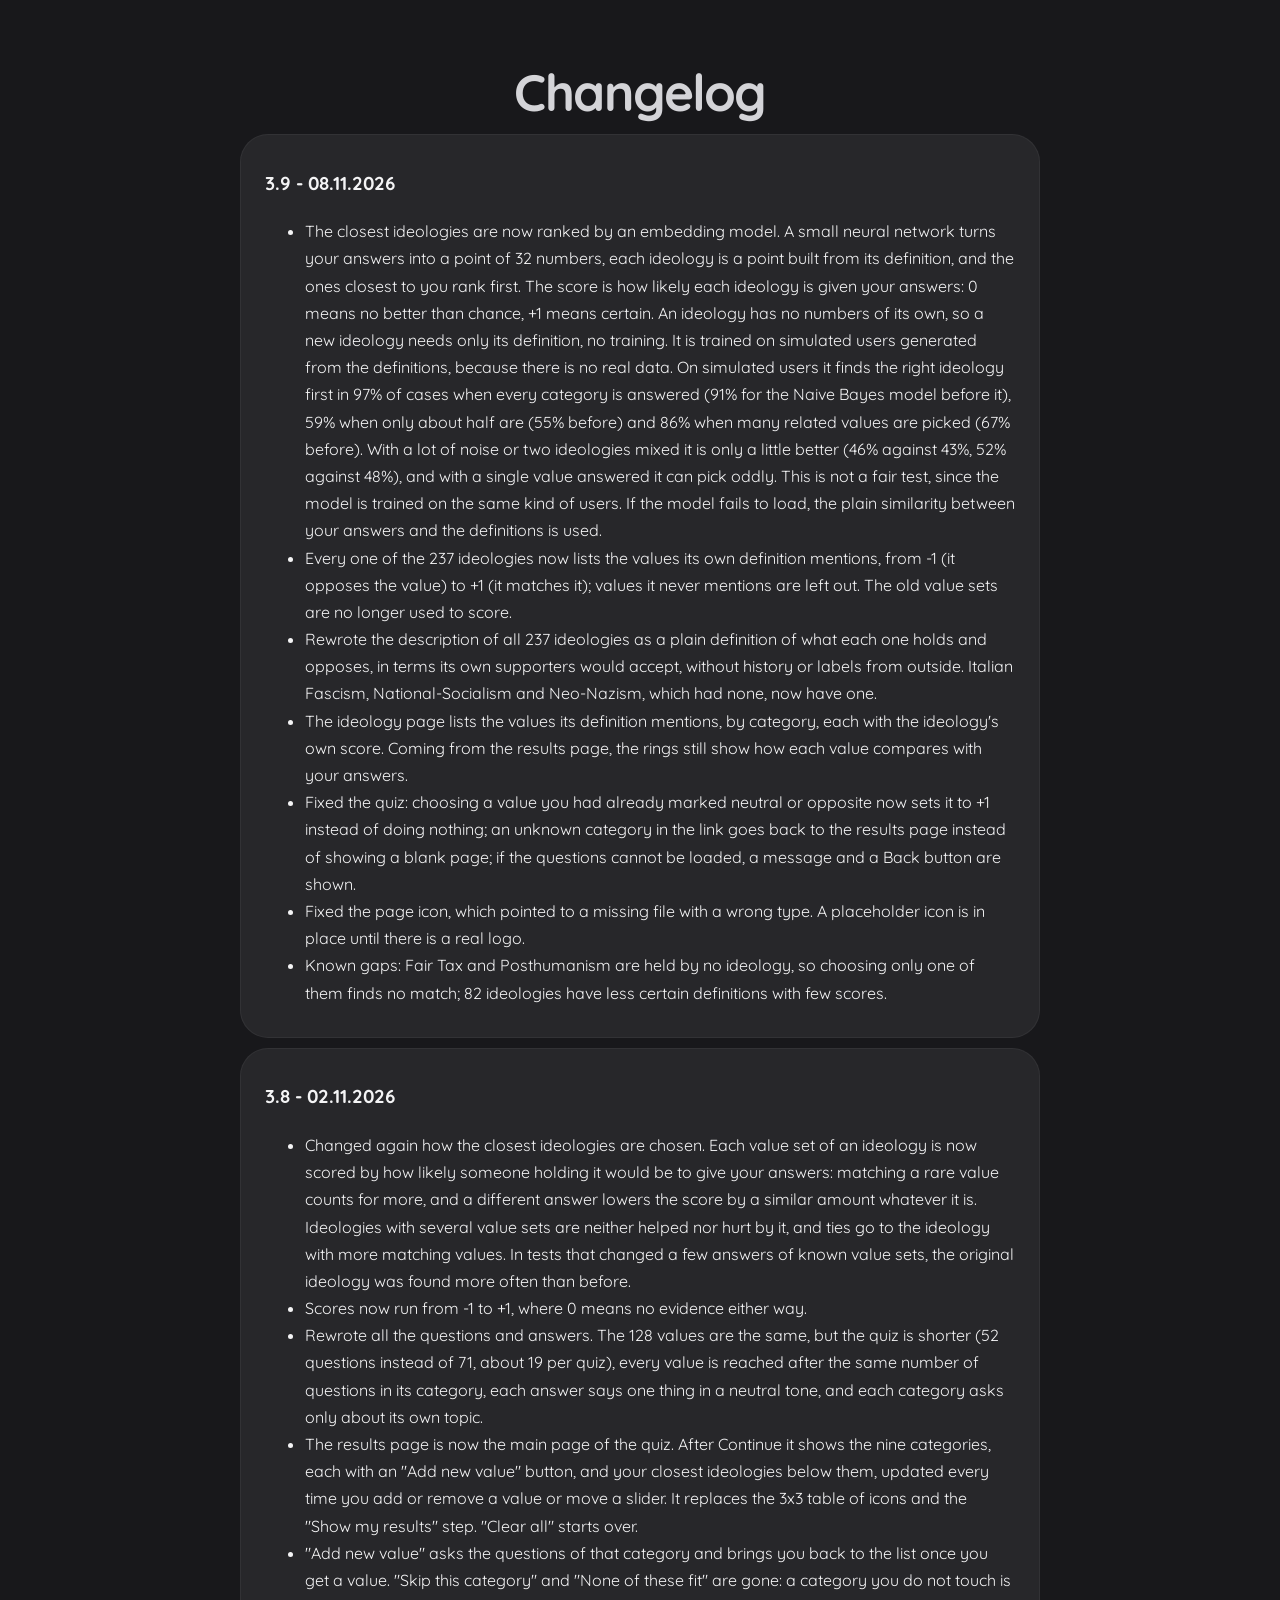
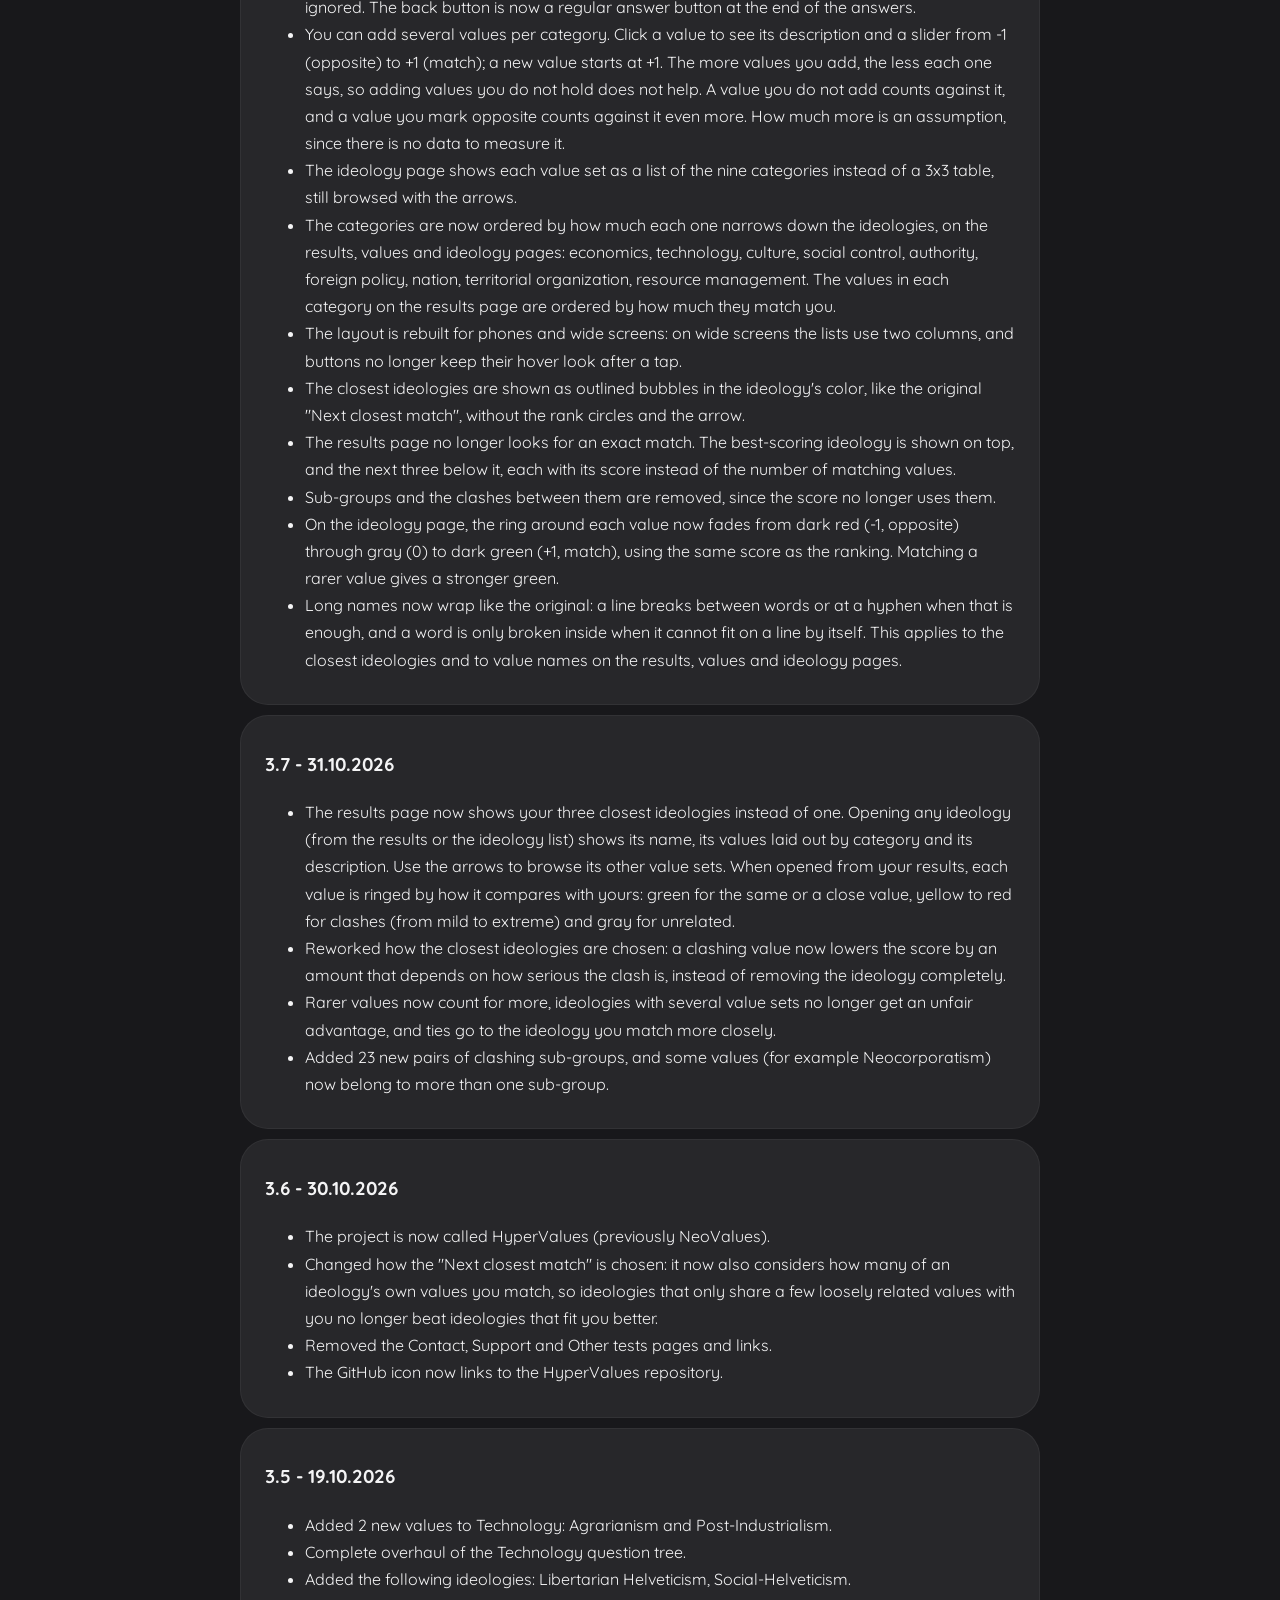
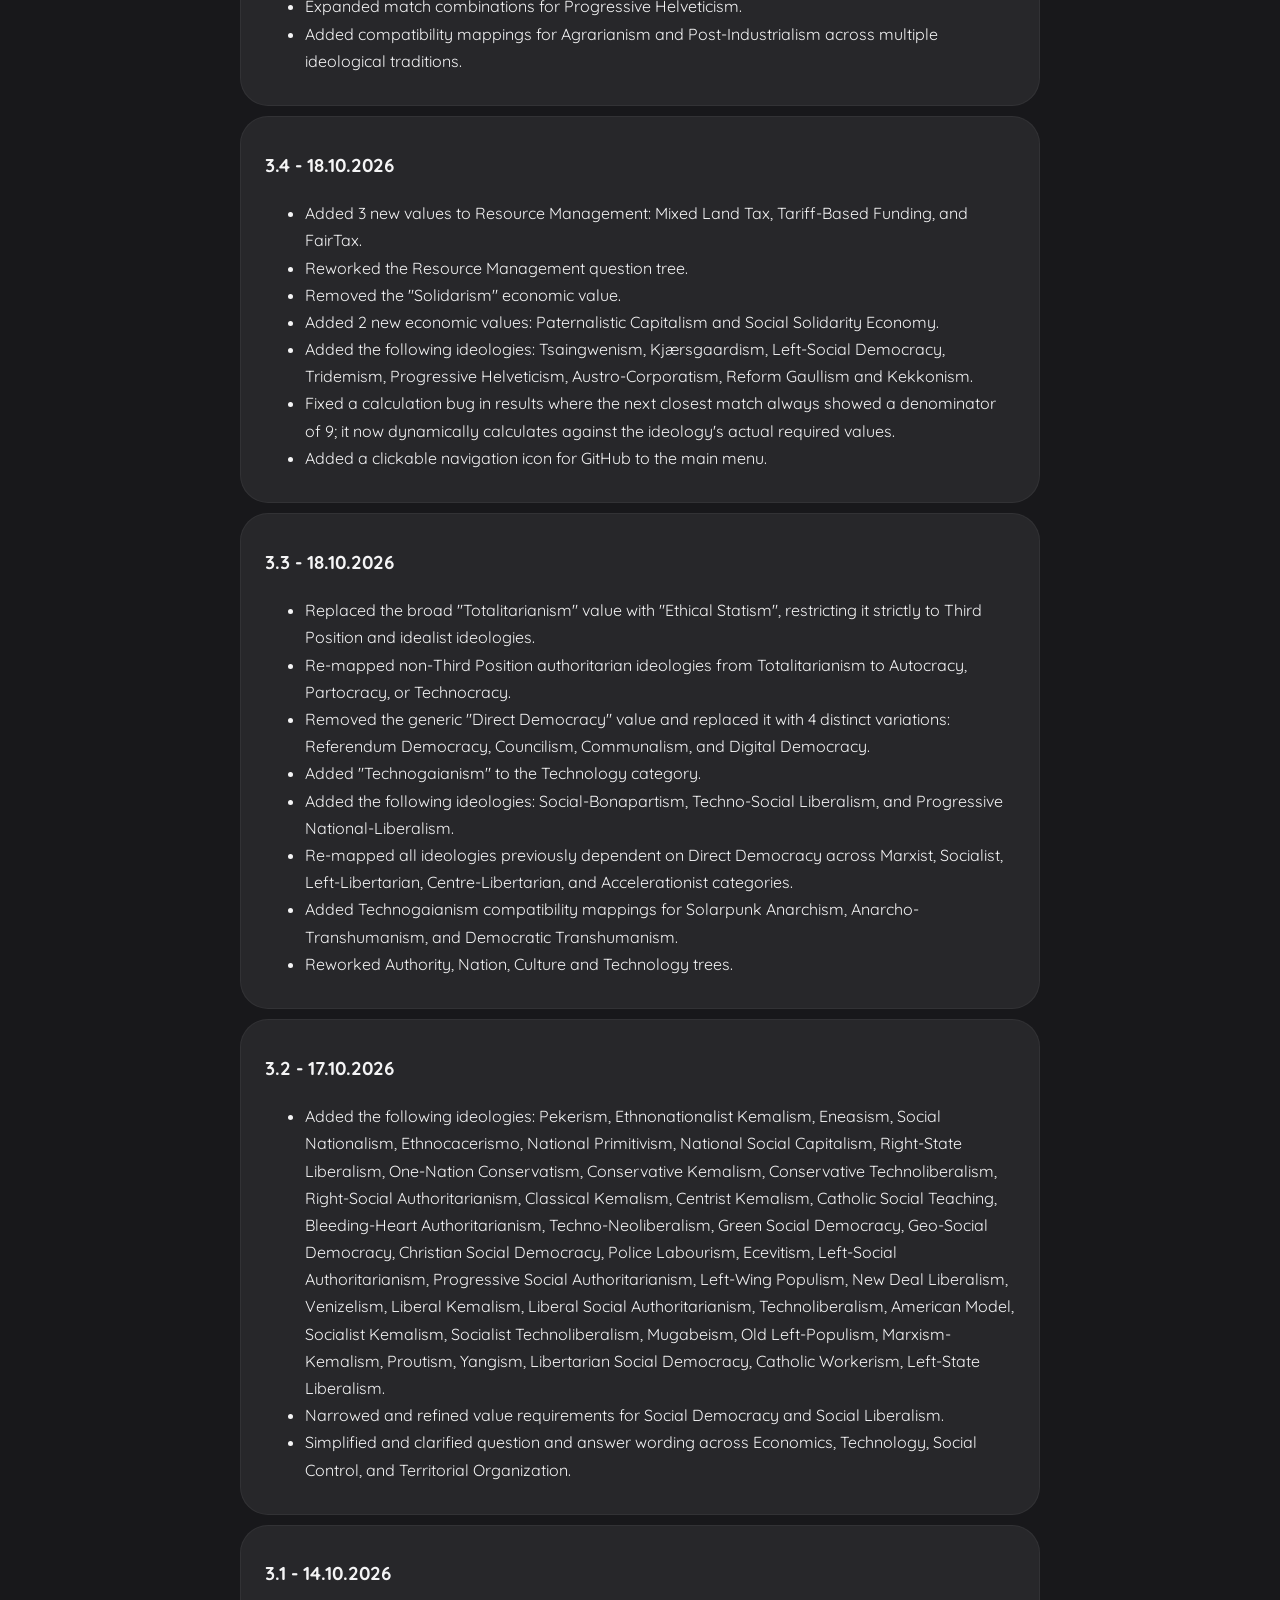
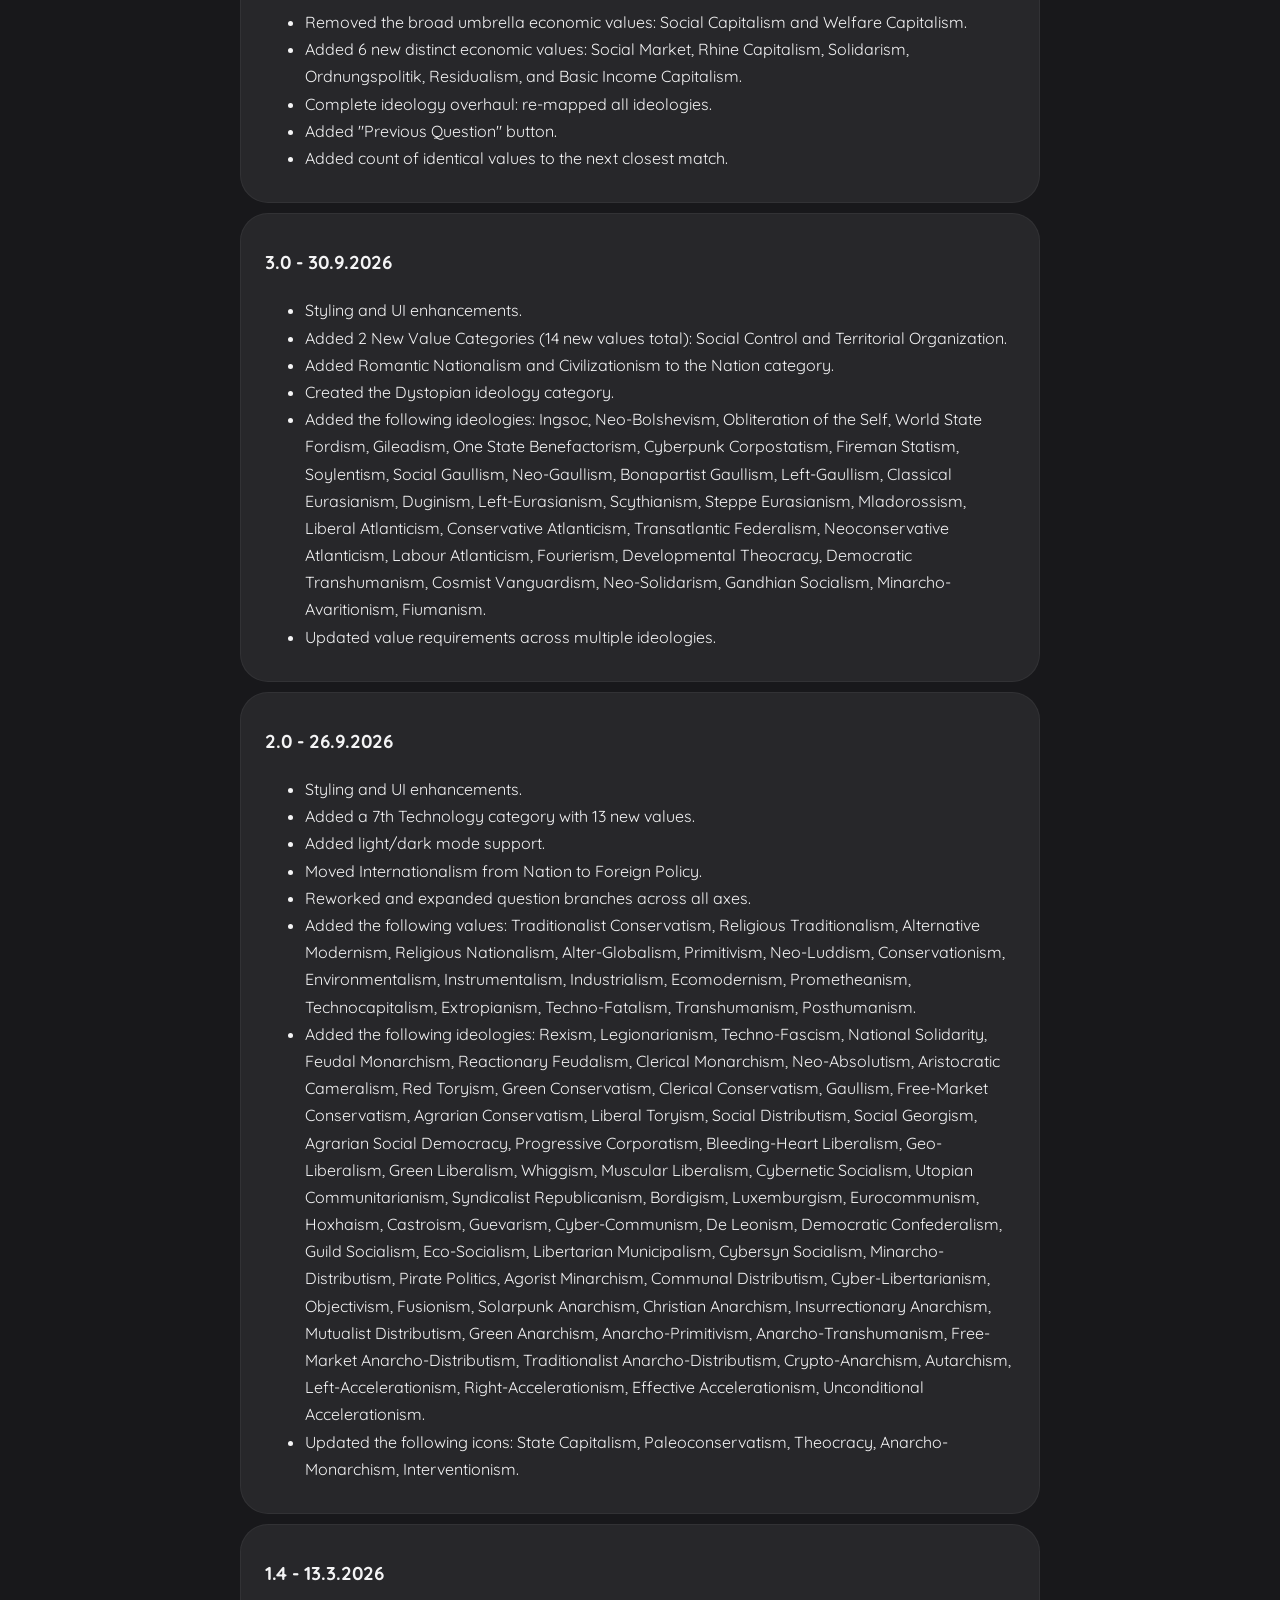
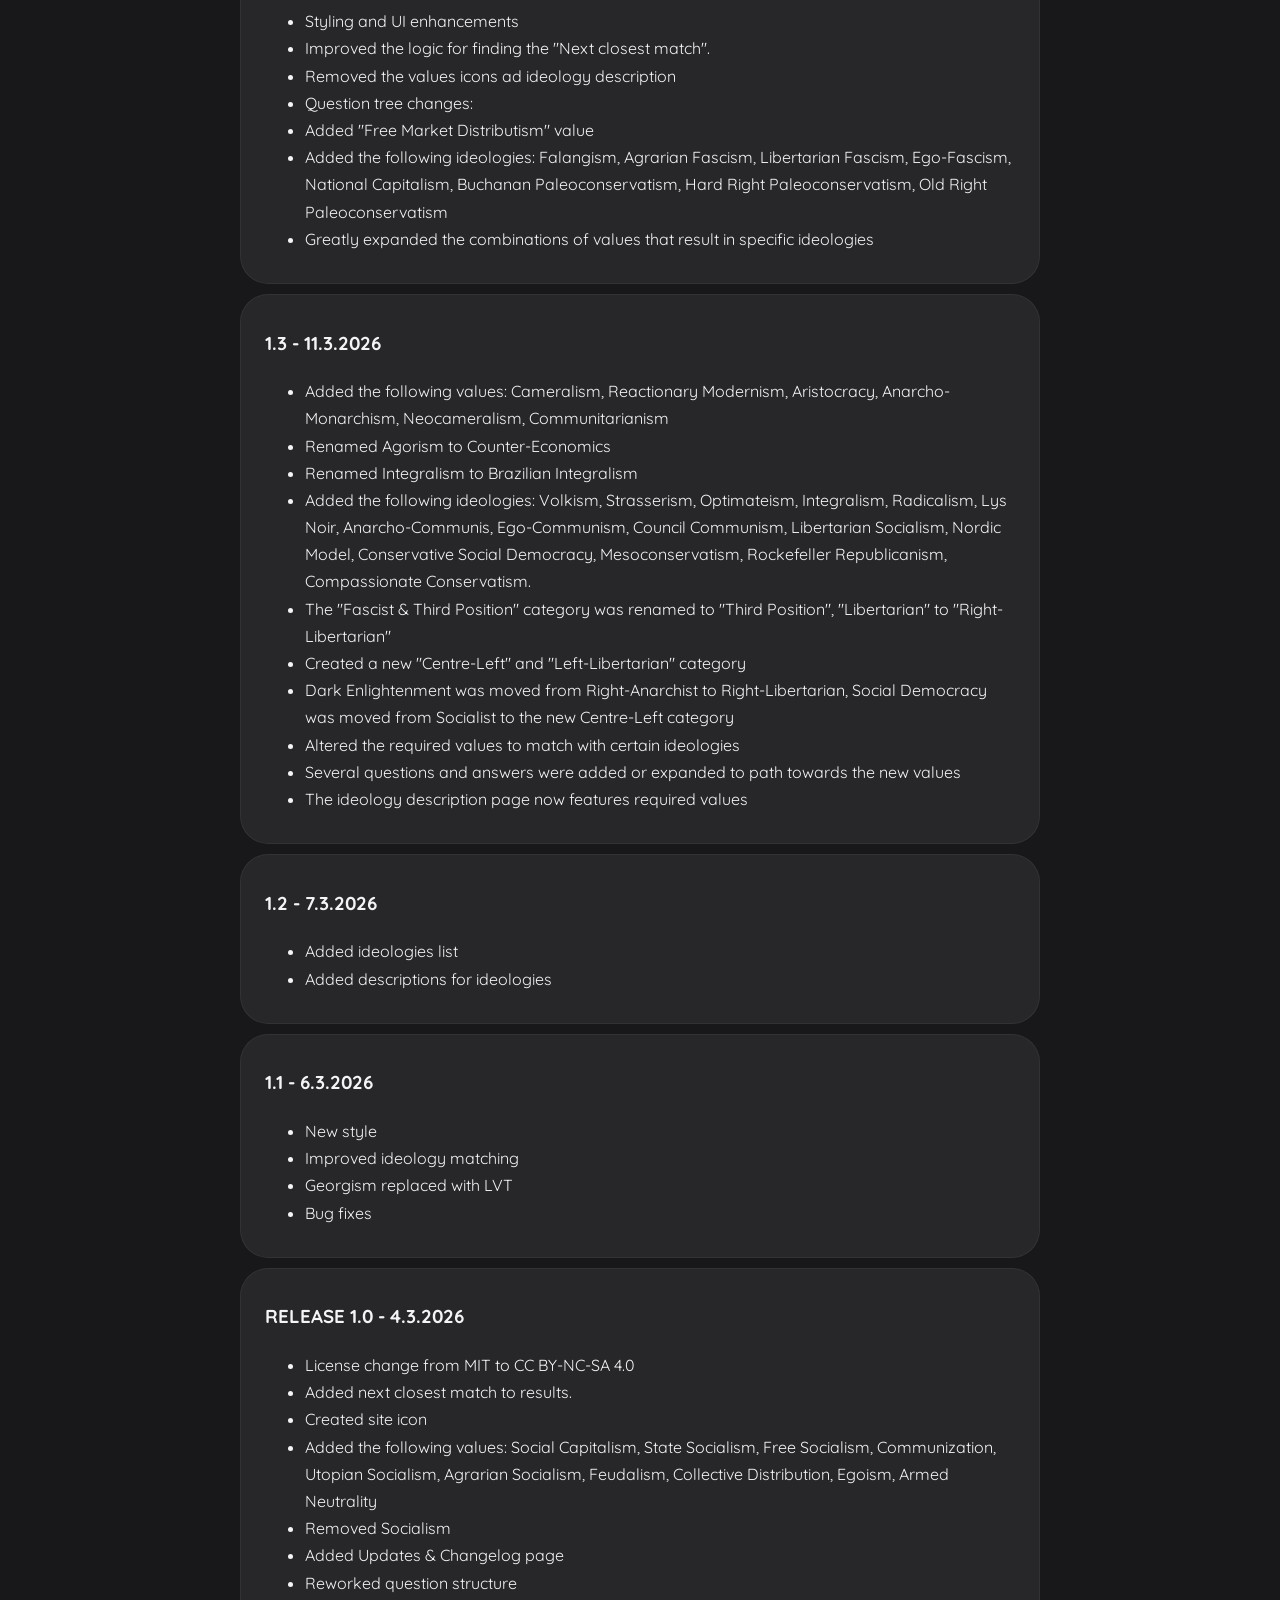
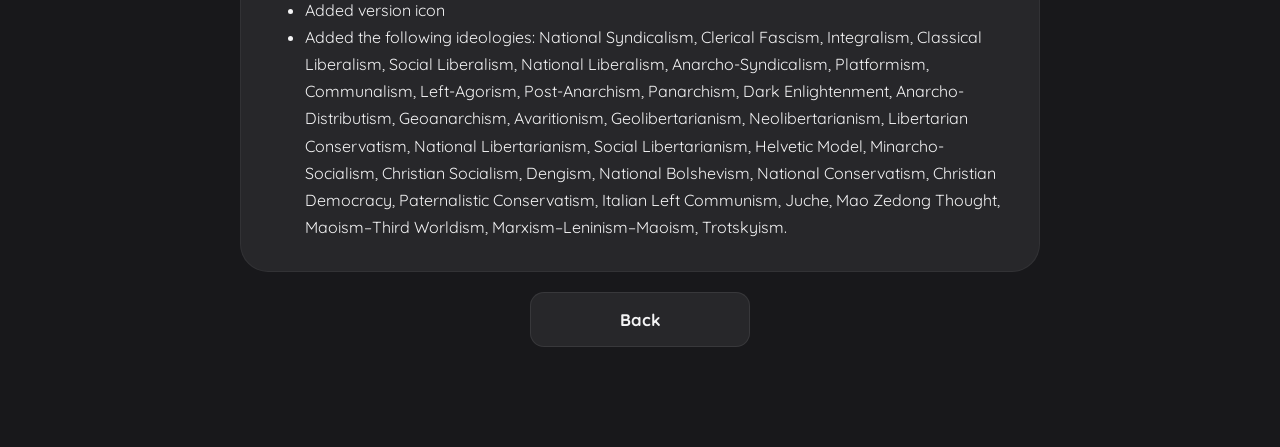
==== changelog.html @ 2309312b "Add files via upload" ====
<!DOCTYPE html>
<html lang="en">
<head>
    <meta charset="UTF-8">
    <meta name="viewport" content="width=device-width, initial-scale=1.0">
    <title>HyperValues</title>
    <link rel="stylesheet" href="style.css">
    <link rel="icon" type="image/svg+xml" href="icon.svg">
    <script src="theme.js"></script>
</head>
<body>
    <div class="main-container">
        <h1>Changelog</h1>

        <div class="description-box">
            <h3>3.9 - 08.11.2026</h3>
            <ul>
                <li>The closest ideologies are now ranked by an embedding model. A small neural network turns your answers into a point of 32 numbers, each ideology is a point built from its definition, and the ones closest to you rank first. The score is how likely each ideology is given your answers: 0 means no better than chance, +1 means certain. An ideology has no numbers of its own, so a new ideology needs only its definition, no training. It is trained on simulated users generated from the definitions, because there is no real data. On simulated users it finds the right ideology first in 97% of cases when every category is answered (91% for the Naive Bayes model before it), 59% when only about half are (55% before) and 86% when many related values are picked (67% before). With a lot of noise or two ideologies mixed it is only a little better (46% against 43%, 52% against 48%), and with a single value answered it can pick oddly. This is not a fair test, since the model is trained on the same kind of users. If the model fails to load, the plain similarity between your answers and the definitions is used.</li>
                <li>Every one of the 237 ideologies now lists the values its own definition mentions, from -1 (it opposes the value) to +1 (it matches it); values it never mentions are left out. The old value sets are no longer used to score.</li>
                <li>Rewrote the description of all 237 ideologies as a plain definition of what each one holds and opposes, in terms its own supporters would accept, without history or labels from outside. Italian Fascism, National-Socialism and Neo-Nazism, which had none, now have one.</li>
                <li>The ideology page lists the values its definition mentions, by category, each with the ideology's own score. Coming from the results page, the rings still show how each value compares with your answers.</li>
                <li>Fixed the quiz: choosing a value you had already marked neutral or opposite now sets it to +1 instead of doing nothing; an unknown category in the link goes back to the results page instead of showing a blank page; if the questions cannot be loaded, a message and a Back button are shown.</li>
                <li>Fixed the page icon, which pointed to a missing file with a wrong type. A placeholder icon is in place until there is a real logo.</li>
                <li>Known gaps: Fair Tax and Posthumanism are held by no ideology, so choosing only one of them finds no match; 82 ideologies have less certain definitions with few scores.</li>
            </ul>
        </div>

        <div class="description-box">
            <h3>3.8 - 02.11.2026</h3>
            <ul>
                <li>Changed again how the closest ideologies are chosen. Each value set of an ideology is now scored by how likely someone holding it would be to give your answers: matching a rare value counts for more, and a different answer lowers the score by a similar amount whatever it is. Ideologies with several value sets are neither helped nor hurt by it, and ties go to the ideology with more matching values. In tests that changed a few answers of known value sets, the original ideology was found more often than before.</li>
                <li>Scores now run from -1 to +1, where 0 means no evidence either way.</li>
                <li>Rewrote all the questions and answers. The 128 values are the same, but the quiz is shorter (52 questions instead of 71, about 19 per quiz), every value is reached after the same number of questions in its category, each answer says one thing in a neutral tone, and each category asks only about its own topic.</li>
                <li>The results page is now the main page of the quiz. After Continue it shows the nine categories, each with an "Add new value" button, and your closest ideologies below them, updated every time you add or remove a value or move a slider. It replaces the 3x3 table of icons and the "Show my results" step. "Clear all" starts over.</li>
                <li>"Add new value" asks the questions of that category and brings you back to the list once you get a value. "Skip this category" and "None of these fit" are gone: a category you do not touch is ignored. The back button is now a regular answer button at the end of the answers.</li>
                <li>You can add several values per category. Click a value to see its description and a slider from -1 (opposite) to +1 (match); a new value starts at +1. The more values you add, the less each one says, so adding values you do not hold does not help. A value you do not add counts against it, and a value you mark opposite counts against it even more. How much more is an assumption, since there is no data to measure it.</li>
                <li>The ideology page shows each value set as a list of the nine categories instead of a 3x3 table, still browsed with the arrows.</li>
                <li>The categories are now ordered by how much each one narrows down the ideologies, on the results, values and ideology pages: economics, technology, culture, social control, authority, foreign policy, nation, territorial organization, resource management. The values in each category on the results page are ordered by how much they match you.</li>
                <li>The layout is rebuilt for phones and wide screens: on wide screens the lists use two columns, and buttons no longer keep their hover look after a tap.</li>
                <li>The closest ideologies are shown as outlined bubbles in the ideology's color, like the original "Next closest match", without the rank circles and the arrow.</li>
                <li>The results page no longer looks for an exact match. The best-scoring ideology is shown on top, and the next three below it, each with its score instead of the number of matching values.</li>
                <li>Sub-groups and the clashes between them are removed, since the score no longer uses them.</li>
                <li>On the ideology page, the ring around each value now fades from dark red (-1, opposite) through gray (0) to dark green (+1, match), using the same score as the ranking. Matching a rarer value gives a stronger green.</li>
                <li>Long names now wrap like the original: a line breaks between words or at a hyphen when that is enough, and a word is only broken inside when it cannot fit on a line by itself. This applies to the closest ideologies and to value names on the results, values and ideology pages.</li>
            </ul>
        </div>

        <div class="description-box">
            <h3>3.7 - 31.10.2026</h3>
            <ul>
                <li>The results page now shows your three closest ideologies instead of one. Opening any ideology (from the results or the ideology list) shows its name, its values laid out by category and its description. Use the arrows to browse its other value sets. When opened from your results, each value is ringed by how it compares with yours: green for the same or a close value, yellow to red for clashes (from mild to extreme) and gray for unrelated.</li>
                <li>Reworked how the closest ideologies are chosen: a clashing value now lowers the score by an amount that depends on how serious the clash is, instead of removing the ideology completely.</li>
                <li>Rarer values now count for more, ideologies with several value sets no longer get an unfair advantage, and ties go to the ideology you match more closely.</li>
                <li>Added 23 new pairs of clashing sub-groups, and some values (for example Neocorporatism) now belong to more than one sub-group.</li>
            </ul>
        </div>

        <div class="description-box">
            <h3>3.6 - 30.10.2026</h3>
            <ul>
                <li>The project is now called HyperValues (previously NeoValues).</li>
                <li>Changed how the "Next closest match" is chosen: it now also considers how many of an ideology's own values you match, so ideologies that only share a few loosely related values with you no longer beat ideologies that fit you better.</li>
                <li>Removed the Contact, Support and Other tests pages and links.</li>
                <li>The GitHub icon now links to the HyperValues repository.</li>
            </ul>
        </div>

        <div class="description-box">
            <h3>3.5 - 19.10.2026</h3>
            <ul>
                <li>Added 2 new values to Technology: Agrarianism and Post-Industrialism.</li>
                <li>Complete overhaul of the Technology question tree.</li>
                <li>Added the following ideologies: Libertarian Helveticism, Social-Helveticism.</li>
                <li>Expanded match combinations for Progressive Helveticism.</li>
                <li>Added compatibility mappings for Agrarianism and Post-Industrialism across multiple ideological traditions.</li>
            </ul>
        </div>

        <div class="description-box">
            <h3>3.4 - 18.10.2026</h3>
            <ul>
                <li>Added 3 new values to Resource Management: Mixed Land Tax, Tariff-Based Funding, and FairTax.</li>
                <li>Reworked the Resource Management question tree.</li>
                <li>Removed the "Solidarism" economic value.</li>
                <li>Added 2 new economic values: Paternalistic Capitalism and Social Solidarity Economy.</li>
                <li>Added the following ideologies: Tsaingwenism, Kjærsgaardism, Left-Social Democracy, Tridemism, Progressive Helveticism, Austro-Corporatism, Reform Gaullism and Kekkonism.</li>
                <li>Fixed a calculation bug in results where the next closest match always showed a denominator of 9; it now dynamically calculates against the ideology's actual required values.</li>
                <li>Added a clickable navigation icon for GitHub to the main menu.</li>
            </ul>
        </div>

        <div class="description-box">
            <h3>3.3 - 18.10.2026</h3>
            <ul>
                <li>Replaced the broad "Totalitarianism" value with "Ethical Statism", restricting it strictly to Third Position and idealist ideologies.</li>
                <li>Re-mapped non-Third Position authoritarian ideologies from Totalitarianism to Autocracy, Partocracy, or Technocracy.</li>
                <li>Removed the generic "Direct Democracy" value and replaced it with 4 distinct variations: Referendum Democracy, Councilism, Communalism, and Digital Democracy.</li>
                <li>Added "Technogaianism" to the Technology category.</li>
                <li>Added the following ideologies: Social-Bonapartism, Techno-Social Liberalism, and Progressive National-Liberalism.</li>
                <li>Re-mapped all ideologies previously dependent on Direct Democracy across Marxist, Socialist, Left-Libertarian, Centre-Libertarian, and Accelerationist categories.</li>
                <li>Added Technogaianism compatibility mappings for Solarpunk Anarchism, Anarcho-Transhumanism, and Democratic Transhumanism.</li>
                <li>Reworked Authority, Nation, Culture and Technology trees.</li>
            </ul>
        </div>

        <div class="description-box">
            <h3>3.2 - 17.10.2026</h3>
            <ul>
                <li>Added the following ideologies: Pekerism, Ethnonationalist Kemalism, Eneasism, Social Nationalism, Ethnocacerismo, National Primitivism, 
                    National Social Capitalism, Right-State Liberalism, One-Nation Conservatism, Conservative Kemalism, Conservative Technoliberalism, 
                    Right-Social Authoritarianism, Classical Kemalism, Centrist Kemalism, Catholic Social Teaching, Bleeding-Heart Authoritarianism, 
                    Techno-Neoliberalism, Green Social Democracy, Geo-Social Democracy, Christian Social Democracy, Police Labourism, Ecevitism, 
                    Left-Social Authoritarianism, Progressive Social Authoritarianism, Left-Wing Populism, New Deal Liberalism, Venizelism, Liberal Kemalism, 
                    Liberal Social Authoritarianism, Technoliberalism, American Model, Socialist Kemalism, Socialist Technoliberalism, Mugabeism, 
                    Old Left-Populism, Marxism-Kemalism, Proutism, Yangism, Libertarian Social Democracy, Catholic Workerism, Left-State Liberalism.</li>
                <li>Narrowed and refined value requirements for Social Democracy and Social Liberalism.</li>
                <li>Simplified and clarified question and answer wording across Economics, Technology, Social Control, and Territorial Organization.</li>
            </ul>
        </div>

        <div class="description-box">
            <h3>3.1 - 14.10.2026</h3>
            <ul>
                <li>Removed the broad umbrella economic values: Social Capitalism and Welfare Capitalism.</li>
                <li>Added 6 new distinct economic values: Social Market, Rhine Capitalism, Solidarism, Ordnungspolitik, Residualism, and Basic Income Capitalism.</li>
                <li>Complete ideology overhaul: re-mapped all ideologies.</li>
                <li>Added "Previous Question" button.</li>
                <li>Added count of identical values to the next closest match.</li>
            </ul>
        </div>

        <div class="description-box">
            <h3>3.0 - 30.9.2026</h3>
            <ul>
                <li>Styling and UI enhancements.</li>
                <li>Added 2 New Value Categories (14 new values total): Social Control and Territorial Organization.</li>
                <li>Added Romantic Nationalism and Civilizationism to the Nation category.</li>
                <li>Created the Dystopian ideology category.</li>
                <li>Added the following ideologies: Ingsoc, Neo-Bolshevism, Obliteration of the Self, World State Fordism, Gileadism, One State Benefactorism, Cyberpunk Corpostatism, 
                    Fireman Statism, Soylentism, Social Gaullism, Neo-Gaullism, Bonapartist Gaullism, Left-Gaullism, Classical Eurasianism, Duginism, Left-Eurasianism, Scythianism, 
                    Steppe Eurasianism, Mladorossism, Liberal Atlanticism, Conservative Atlanticism, Transatlantic Federalism, Neoconservative Atlanticism, Labour Atlanticism, Fourierism, 
                    Developmental Theocracy, Democratic Transhumanism, Cosmist Vanguardism, Neo-Solidarism, Gandhian Socialism, Minarcho-Avaritionism, Fiumanism.</li>
                <li>Updated value requirements across multiple ideologies.</li>
            </ul>
        </div>

        <div class="description-box">
            <h3>2.0 - 26.9.2026</h3>
            <ul>
                <li>Styling and UI enhancements.</li>
                <li>Added a 7th Technology category with 13 new values.</li>
                <li>Added light/dark mode support.</li>
                <li>Moved Internationalism from Nation to Foreign Policy.</li>
                <li>Reworked and expanded question branches across all axes.</li>
                <li>Added the following values: Traditionalist Conservatism, Religious Traditionalism, Alternative Modernism, Religious Nationalism, Alter-Globalism, 
                    Primitivism, Neo-Luddism, Conservationism, Environmentalism, Instrumentalism, Industrialism, Ecomodernism, Prometheanism, Technocapitalism, Extropianism, 
                    Techno-Fatalism, Transhumanism, Posthumanism.</li>
                <li>Added the following ideologies: Rexism, Legionarianism, Techno-Fascism, National Solidarity, Feudal Monarchism, Reactionary Feudalism, Clerical Monarchism, 
                    Neo-Absolutism, Aristocratic Cameralism, Red Toryism, Green Conservatism, Clerical Conservatism, Gaullism, Free-Market Conservatism, Agrarian Conservatism, 
                    Liberal Toryism, Social Distributism, Social Georgism, Agrarian Social Democracy, Progressive Corporatism, Bleeding-Heart Liberalism, Geo-Liberalism, Green Liberalism, 
                    Whiggism, Muscular Liberalism, Cybernetic Socialism, Utopian Communitarianism, Syndicalist Republicanism, Bordigism, Luxemburgism, Eurocommunism, Hoxhaism, Castroism, 
                    Guevarism, Cyber-Communism, De Leonism, Democratic Confederalism, Guild Socialism, Eco-Socialism, Libertarian Municipalism, Cybersyn Socialism, Minarcho-Distributism, 
                    Pirate Politics, Agorist Minarchism, Communal Distributism, Cyber-Libertarianism, Objectivism, Fusionism, Solarpunk Anarchism, Christian Anarchism, Insurrectionary Anarchism, 
                    Mutualist Distributism, Green Anarchism, Anarcho-Primitivism, Anarcho-Transhumanism, Free-Market Anarcho-Distributism, Traditionalist Anarcho-Distributism, Crypto-Anarchism, 
                    Autarchism, Left-Accelerationism, Right-Accelerationism, Effective Accelerationism, Unconditional Accelerationism.</li>
                <li>Updated the following icons: State Capitalism, Paleoconservatism, Theocracy, Anarcho-Monarchism, Interventionism.</li>
            </ul>
        </div>

         <div class="description-box">
            <h3>1.4 - 13.3.2026</h3>
            <ul>
                <li>Styling and UI enhancements</li>
                <li>Improved the logic for finding the "Next closest match".</li>
                <li>Removed the values icons ad ideology description</li>
                <li>Question tree changes:</li>
                <li>Added "Free Market Distributism" value</li>
                <li>Added the following ideologies: Falangism, Agrarian Fascism, Libertarian Fascism, Ego-Fascism, National Capitalism, Buchanan Paleoconservatism, 
                    Hard Right Paleoconservatism, Old Right Paleoconservatism</li>
                <li>Greatly expanded the combinations of values that result in specific ideologies</li>
            </ul>
        </div>

        <div class="description-box">
            <h3>1.3 - 11.3.2026</h3>
            <ul>
                <li>Added the following values: Cameralism, Reactionary Modernism, Aristocracy, Anarcho-Monarchism, Neocameralism, Communitarianism</li>
                <li>Renamed Agorism to Counter-Economics</li>
                <li>Renamed Integralism to Brazilian Integralism</li>
                <li>Added the following ideologies: Volkism, Strasserism, Optimateism, Integralism, Radicalism, Lys Noir, Anarcho-Communis, Ego-Communism, Council Communism, 
                    Libertarian Socialism, Nordic Model, Conservative Social Democracy, Mesoconservatism, Rockefeller Republicanism, Compassionate Conservatism.</li>
                <li>The "Fascist & Third Position" category was renamed to "Third Position", "Libertarian" to "Right-Libertarian"</li>
                <li>Created a new "Centre-Left" and "Left-Libertarian" category</li>
                <li>Dark Enlightenment was moved from Right-Anarchist to Right-Libertarian, Social Democracy was moved from Socialist to the new Centre-Left category</li>
                <li>Altered the required values to match with certain ideologies</li>
                <li>Several questions and answers were added or expanded to path towards the new values</li>
                <li>The ideology description page now features required values</li>
            </ul>
        </div>

        <div class="description-box">
            <h3>1.2 - 7.3.2026</h3>
            <ul>
                <li>Added ideologies list</li>
                <li>Added descriptions for ideologies</li>
            </ul>
        </div>

        <div class="description-box">
            <h3>1.1 - 6.3.2026</h3>
            <ul>
                <li>New style</li>
                <li>Improved ideology matching</li>
                <li>Georgism replaced with LVT</li>
                <li>Bug fixes</li>
            </ul>
        </div>
        
        <div class="description-box">
            <h3>RELEASE 1.0 - 4.3.2026</h3>
            <ul>
                <li>License change from MIT to CC BY-NC-SA 4.0</li>
                <li>Added next closest match to results.</li>
                <li>Created site icon</li>
                <li>Added the following values: Social Capitalism, State Socialism, Free Socialism, Communization, Utopian Socialism, Agrarian Socialism, Feudalism, 
                    Collective Distribution, Egoism, Armed Neutrality</li>
                <li>Removed Socialism</li>
                <li>Added Updates & Changelog page</li>
                <li>Reworked question structure</li>
                <li>Added version icon</li>
                <li>Added the following ideologies: National Syndicalism, Clerical Fascism, Integralism, Classical Liberalism, Social Liberalism, National Liberalism, 
                    Anarcho-Syndicalism, Platformism, Communalism, Left-Agorism, Post-Anarchism, Panarchism, Dark Enlightenment, Anarcho-Distributism, Geoanarchism, 
                    Avaritionism, Geolibertarianism, Neolibertarianism, Libertarian Conservatism, National Libertarianism, Social Libertarianism, Helvetic Model, Minarcho-Socialism, 
                    Christian Socialism, Dengism, National Bolshevism, National Conservatism, Christian Democracy, Paternalistic Conservatism, Italian Left Communism, Juche, Mao Zedong Thought, 
                    Maoism–Third Worldism, Marxism–Leninism–Maoism, Trotskyism.</li>
            </ul>
        </div>

        <div class="button-container">
            <button onclick="location.href='index.html'">Back</button>
        </div>
    </div>
</body>
</html>
---- style.css ----
@import url('https://fonts.googleapis.com/css2?family=Quicksand:wght@300;500;700&display=swap');

:root {
    --bg-color: #18181b;
    --card-bg: #27272a;
    --text-primary: #f4f4f5;
    --text-dim: #a1a1aa;
    --accent-primary: #d4d4d8;
    --accent-soft: #71717a;
    --border-color: rgba(255, 255, 255, 0.08);
    --card-border: rgba(255, 255, 255, 0.05);
    --radius-lg: 28px;
    --radius-sm: 14px;
    --soft-shadow: 0 10px 40px rgba(0, 0, 0, 0.4);
    --hover-shadow: rgba(255, 255, 255, 0.1);
    --corner-fill: #f4f4f5;
    --corner-color: #18181b;
    --smooth-transition: all 0.35s cubic-bezier(0.23, 1, 0.32, 1);
}

[data-theme="light"] {
    --bg-color: #f4f4f6;
    --card-bg: #ffffff;
    --text-primary: #18181b;
    --text-dim: #71717a;
    --accent-primary: #27272a;
    --accent-soft: #e4e4e7;
    --border-color: rgba(0, 0, 0, 0.09);
    --card-border: rgba(0, 0, 0, 0.06);
    --soft-shadow: 0 10px 30px rgba(0, 0, 0, 0.06);
    --hover-shadow: rgba(0, 0, 0, 0.12);
    --corner-fill: #18181b;
    --corner-color: #f4f4f6;
}

.theme-toggle-corner {
    position: fixed;
    top: 0;
    right: 0;
    width: 80px;
    height: 80px;
    border: 0;
    background: transparent;
    cursor: pointer;
    z-index: 9999;
    padding: 0;
    line-height: 0;
    clip-path: polygon(0 0, 100% 0, 100% 100%);
    outline: none;
    -webkit-tap-highlight-color: transparent;
    user-select: none;
}

.theme-toggle-corner:focus,
.theme-toggle-corner:focus-visible,
.theme-toggle-corner:active {
    outline: none;
    box-shadow: none;
}

.theme-toggle-corner svg {
    width: 100%;
    height: 100%;
    fill: var(--corner-fill);
    color: var(--corner-color);
    transition: var(--smooth-transition);
}

.theme-toggle-corner:hover svg {
    transform: scale(1.06);
}

.theme-toggle-corner .icon-sun,
.theme-toggle-corner .icon-moon {
    fill: none;
    stroke: currentColor;
    stroke-width: 2.2;
    stroke-linecap: round;
    stroke-linejoin: round;
}

.theme-toggle-corner .icon-sun {
    display: block;
}
.theme-toggle-corner .icon-moon {
    display: none;
}

[data-theme="light"] .theme-toggle-corner .icon-sun {
    display: none;
}
[data-theme="light"] .theme-toggle-corner .icon-moon {
    display: block;
}

body {
    margin: 0;
    padding: 0;
    min-height: 100vh;
    font-family: 'Quicksand', sans-serif;
    background-color: var(--bg-color);
    color: var(--text-primary);
    display: flex;
    flex-direction: column;
    align-items: center;
}

.main-container {
    width: 100%;
    max-width: 1200px;
    min-height: 100vh;
    padding: 60px 24px;
    box-sizing: border-box;
    display: flex;
    flex-direction: column;
    align-items: center;
}

.title-container {
    display: flex;
    align-items: center;
    gap: 10px;
    margin-bottom: 15px;
}

h1 {
    font-weight: 700;
    font-size: 3.2rem;
    margin: 0;
    color: var(--accent-primary);
    letter-spacing: -1.5px;
    text-align: center;
}

.version-icon {
    width: 30px;
    height: auto;
    opacity: 0.3;
    filter: grayscale(1);
}

.question-container {
    min-height: 140px;
    margin-bottom: 20px;
    display: flex;
    align-items: center;
    justify-content: center;
    width: 100%;
}

#question {
    background-color: var(--card-bg);
    padding: 35px 50px;
    border-radius: var(--radius-lg);
    font-size: 1.4rem;
    font-weight: 500;
    line-height: 1.5;
    box-shadow: var(--soft-shadow);
    max-width: 800px;
    border: 1px solid var(--card-border);
    text-align: center;
}

button {
    padding: 16px 24px;
    background-color: var(--card-bg);
    border: 1px solid var(--border-color);
    border-radius: var(--radius-sm);
    color: var(--text-primary);
    font-family: inherit;
    font-size: 1.05rem;
    font-weight: 700;
    cursor: pointer;
    transition: var(--smooth-transition);
}

button:hover {
    background-color: var(--text-primary);
    color: var(--bg-color);
    transform: translateY(-2px);
    box-shadow: 0 5px 15px var(--hover-shadow);
}

.description-box {
    background-color: var(--card-bg);
    padding: 14px 24px;
    border-radius: var(--radius-lg);
    text-align: left;
    line-height: 1.7;
    border: 1px solid var(--card-border);
    width: 100%;
    max-width: 800px;
    box-sizing: border-box;
    align-self: center;
    margin-top: 10px;
}

.license-bubble {
    background-color: var(--card-bg);
    color: var(--text-primary);
    width: 90%;
    max-width: 800px;
    height: auto;
    max-height: 60vh;
    padding: 30px;
    border-radius: var(--radius-lg);
    overflow-y: auto;
    border: 1px solid var(--card-border);
    margin-top: 20px;
    margin-bottom: 20px;
}

#buttons {
    display: flex;
    flex-direction: column;
    gap: 12px;
    width: 100%;
    max-width: 480px;
    margin-top: 20px;
    margin-bottom: 50px;
}

.button-container {
    display: flex;
    flex-direction: column;
    align-items: center;
    gap: 15px;
    margin-top: 20px;
    margin-bottom: 40px;
    width: 100%;
}

.button-container button {
    width: auto;
    min-width: 220px;
    max-width: 400px;
    text-align: center;
}

#buttons.multi-column {
    display: flex;
    flex-direction: column;
    max-width: 480px;
    gap: 12px;
}

.values-flex-container {
    display: flex;
    justify-content: flex-start;
    flex-wrap: wrap;
    gap: 28px 20px;
    margin-top: 20px;
    width: 100%;
    box-sizing: border-box;
}

#ideologies-container .values-flex-container {
    display: flex;
    flex-wrap: wrap;
    justify-content: flex-start;
    gap: 12px;
    margin-top: 15px;
}

.result-item {
    display: flex;
    flex-direction: column;
    align-items: center;
    justify-content: flex-start;
    width: 140px;
    min-width: 0;
    box-sizing: border-box;
    transition: var(--smooth-transition);
}

.result-icon {
    width: 90px;
    height: 90px;
    margin-bottom: 10px;
    flex-shrink: 0;
    filter: drop-shadow(0 5px 15px rgba(0, 0, 0, 0.3));
    transition: var(--smooth-transition);
}

.result-item:hover .result-icon {
    transform: scale(1.08);
}

.result-text {
    font-size: 0.82rem;
    font-weight: 700;
    line-height: 1.25;
    color: var(--text-dim);
    text-transform: uppercase;
    text-align: center;
    width: 100%;
    margin: 0;
    padding: 0 4px;
    box-sizing: border-box;
    overflow-wrap: anywhere;
    word-break: normal;
    hyphens: auto;
}

.label-bubble {
    display: inline-block;
    padding: 14px 40px;
    border-radius: 50px;
    font-weight: 700;
    font-size: 1.8rem;
    color: #ffffff;
    margin: 15px 0;
    box-shadow: 0 4px 20px rgba(0, 0, 0, 0.3);
    transition: var(--smooth-transition);
    box-sizing: border-box;
}

#secondary-label {
    background-color: transparent !important;
    font-size: 1.1rem;
    margin-top: 10px;
    border: 2px solid;
    box-shadow: none;
}

.category-section {
    width: 100%;
    margin-bottom: 45px;
}

.category-title {
    font-size: 1.5rem;
    color: var(--accent-primary);
    margin-bottom: 20px;
    border-bottom: 1px solid var(--accent-soft);
    padding-bottom: 8px;
    text-align: left;
}

.desc-icon {
    width: 110px;
    height: 110px;
    margin-bottom: 15px;
    filter: drop-shadow(0 8px 16px rgba(0, 0, 0, 0.4));
    transition: var(--smooth-transition);
}

.desc-icon:hover {
    transform: scale(1.05);
}

.original-work-sign {
    display: none;
    text-align: center;
    margin: 0 auto;
    color: var(--text-primary);
    text-decoration: none;
    transition: var(--smooth-transition);
}

a:hover {
    color: var(--accent-primary);
    text-decoration: underline;
}

.version-text {
    font-size: 0.85rem;
    color: var(--text-dim);
    font-weight: 500;
    opacity: 0.6;
    margin-top: -5px;
}

.footer-icons {
    display: flex;
    justify-content: center;
    align-items: center;
    gap: 20px;
    margin-top: 0px;
}

.footer-icon-link {
    display: inline-flex;
    align-items: center;
    justify-content: center;
    text-decoration: none;
    transition: transform 0.2s ease, opacity 0.2s ease;
}

.footer-icon {
    width: 70px;
    height: 70px;
    opacity: 0.8;
    transition: opacity 0.2s ease, transform 0.2s ease;
}

.footer-icon-link:hover .footer-icon {
    opacity: 1;
    transform: scale(1.12);
}

/* Mobile */
@media (max-width: 800px) {
    #values-container .category-section .values-flex-container {
        display: grid;
        grid-template-columns: repeat(3, minmax(0, 1fr));
        gap: 24px 10px;
        width: 100%;
        max-width: 100%;
        margin: 15px 0 0;
        justify-items: center;
        box-sizing: border-box;
    }
    .result-item {
        width: 100% !important;
        max-width: 105px;
        min-width: 0;
        display: flex;
        flex-direction: column;
        align-items: center;
        justify-content: flex-start;
        box-sizing: border-box;
    }
    .result-icon {
        width: 70px;
        height: 70px;
        margin-bottom: 6px;
        flex-shrink: 0;
    }
    .result-text {
        font-size: 0.68rem;
        line-height: 1.2;
        margin: 0;
        padding: 0 2px;
        width: 100%;
        box-sizing: border-box;
        overflow-wrap: anywhere;
        word-break: normal;
        hyphens: auto;
    }
    #ideologies-container .values-flex-container {
        display: flex !important;
        flex-direction: row !important;
        flex-wrap: wrap !important;
        justify-content: flex-start !important;
        align-items: center !important;
        gap: 8px !important;
        width: 100% !important;
        max-width: 100% !important;
        margin: 15px 0 0 !important;
        box-sizing: border-box !important;
    }
    #ideologies-container .label-bubble {
        font-size: 0.88rem !important;
        padding: 8px 18px !important;
        margin: 3px !important;
        width: auto !important;
        max-width: 100% !important;
        display: inline-flex !important;
        align-items: center !important;
        justify-content: center !important;
        text-align: center !important;
        line-height: 1.3 !important;
        border-radius: 50px !important;
        box-sizing: border-box !important;
        overflow-wrap: break-word !important;
        word-break: normal !important;
        hyphens: auto !important;
    }
    .label-bubble {
        font-size: 0.85rem;
        padding: 8px 16px;
        margin: 4px;
        width: auto;
        max-width: 90%;
        box-sizing: border-box;
        text-align: center;
    }
    #label {
        font-size: 1.4rem !important;
        padding: 12px 28px !important;
        margin: 15px 0 8px 0 !important;
        display: inline-block;
    }
    #secondary-label {
        font-size: 0.95rem !important;
        padding: 8px 18px !important;
        margin-top: 8px !important;
        display: inline-block;
    }
    .button-container {
        align-items: center;
    }
    #ideology-title {
        font-size: 1.8rem;
        margin-bottom: 15px;
        padding: 0 10px;
    }
    .license-bubble {
        width: 100% !important;
        max-width: 100vw;
        box-sizing: border-box;
        padding: 20px !important;
        margin: 20px 0 !important;
        border-radius: var(--radius-sm);
        height: auto;
        max-height: 65vh;
    }
    #license-text {
        white-space: pre-wrap !important;
        word-wrap: break-word;
        font-size: 0.85rem;
    }
    .category-title {
        font-size: 1.2rem;
        text-align: left;
        width: 100%;
    }
}

/* ---------- Closest matches (results page) ---------- */
#closest-section {
    display: flex;
    flex-direction: column;
    align-items: center;
    width: 100%;
    margin-top: 4px;
}

.closest-heading {
    margin: 6px 0 4px;
    font-size: 0.8rem;
    font-weight: 700;
    letter-spacing: 0.06em;
    text-transform: uppercase;
    color: var(--text-dim);
}

#closest-list {
    display: flex;
    flex-direction: column;
    align-items: center;
    width: 100%;
}

/* Same look as the original "Next closest match": an outlined bubble in the ideology's color */
.closest-pill {
    display: inline-block;
    max-width: 100%;
    margin: 6px 0;
    padding: 14px 40px;
    border: 2px solid var(--pill-color, #7a7a7a);
    border-radius: 50px;
    background-color: transparent;
    color: var(--pill-color, #7a7a7a);
    font-size: 1.1rem;
    font-weight: 700;
    text-align: center;
    text-decoration: none;
    box-sizing: border-box;
    overflow-wrap: break-word;
    word-break: normal;
    hyphens: auto;
    transition: var(--smooth-transition);
}

.label-score,
.cp-score {
    white-space: nowrap;
}

.closest-pill:hover {
    color: var(--pill-color, #7a7a7a);
    text-decoration: none;
    filter: brightness(1.2);
}

@media (max-width: 800px) {
    .closest-pill {
        max-width: 90%;
        padding: 8px 18px;
        font-size: 0.95rem;
    }
}

/* ---------- Lists of values by category (results page and ideology page) ---------- */
.category-list {
    width: 100%;
}

#values-container .category-section {
    margin-bottom: 32px;
    scroll-margin-top: 12px;
}

.result-agree {
    margin: 2px 0 0;
    font-size: 0.8rem;
    font-weight: 700;
    line-height: 1.2;
    text-align: center;
    color: var(--text-dim);
}

.result-none {
    box-sizing: border-box;
    border: 2px dashed rgba(127, 127, 127, 0.55);
    border-radius: 50%;
    filter: none;
}

.result-none.add-icon {
    display: flex;
    align-items: center;
    justify-content: center;
}

.result-none.add-icon::before {
    content: "+";
    font-size: 2rem;
    line-height: 1;
    color: var(--text-dim);
}

/* ---------- Results page: your closest ideologies, below the list ---------- */
.results-panel {
    display: flex;
    flex-direction: column;
    align-items: center;
    width: 100%;
    margin: 4px 0 8px;
}

/* ---------- Ideology page: value sets, browsed with the arrows ---------- */
.iv-viewer {
    display: flex;
    flex-direction: column;
    align-items: center;
    width: 100%;
    margin: 14px 0 8px;
}

.iv-nav {
    display: flex;
    align-items: center;
    justify-content: center;
    gap: 14px;
}

.iv-arrow {
    flex: 0 0 auto;
    display: flex;
    align-items: center;
    justify-content: center;
    width: 44px;
    height: 44px;
    min-width: 0;
    padding: 0;
    border-radius: 50%;
    box-shadow: none;
    line-height: 1;
}

.iv-arrow::before {
    content: "";
    width: 10px;
    height: 10px;
    margin-left: 5px;
    border-left: 2px solid currentColor;
    border-bottom: 2px solid currentColor;
    transform: rotate(45deg);
}

.iv-arrow-next::before {
    margin-left: 0;
    margin-right: 5px;
    transform: rotate(225deg);
}

.iv-dots {
    display: flex;
    flex-wrap: wrap;
    justify-content: center;
    gap: 8px;
    max-width: 280px;
}

.iv-dot {
    width: 9px;
    height: 9px;
    min-width: 0;
    padding: 0;
    border: 0;
    border-radius: 50%;
    background-color: var(--text-dim);
    box-shadow: none;
    opacity: 0.4;
}

.iv-dot:hover {
    background-color: var(--text-dim);
    opacity: 0.8;
}

.iv-dot.active {
    background-color: var(--text-primary);
    opacity: 1;
}

.iv-caption {
    margin: 6px 0 22px;
    min-height: 1.2em;
    font-size: 0.78rem;
    color: var(--text-dim);
}

/* ---------- Value page: slider from -1 to +1 ---------- */
.value-edit {
    width: 100%;
    justify-content: center;
}

.slider-block {
    --thumb: 26px;
    --track: 44px;
    width: 100%;
    max-width: 520px;
    margin: 4px 0 10px;
}

.slider-readout {
    text-align: center;
    margin-bottom: 4px;
}

.slider-number {
    font-size: 1.8rem;
    font-weight: 700;
    line-height: 1.2;
}

.slider-word {
    min-height: 1.4em;
    font-size: 0.95rem;
    color: var(--text-dim);
}

.slider {
    position: relative;
    height: var(--track);
    width: 100%;
}

.slider-bar {
    position: absolute;
    left: calc(var(--thumb) / 2);
    right: calc(var(--thumb) / 2);
    top: 50%;
    height: 8px;
    transform: translateY(-50%);
    background-color: #ffffff;
    border: 1px solid rgba(127, 127, 127, 0.6);
    border-radius: 5px;
    box-sizing: border-box;
}

.slider input[type="range"] {
    position: absolute;
    inset: 0;
    width: 100%;
    height: 100%;
    margin: 0;
    padding: 0;
    background: transparent;
    -webkit-appearance: none;
    appearance: none;
    cursor: pointer;
    touch-action: pan-y;
}

.slider input[type="range"]::-webkit-slider-runnable-track {
    height: var(--track);
    background: transparent;
}

.slider input[type="range"]::-moz-range-track {
    height: var(--track);
    background: transparent;
}

.slider input[type="range"]::-webkit-slider-thumb {
    -webkit-appearance: none;
    width: var(--thumb);
    height: var(--thumb);
    margin-top: calc((var(--track) - var(--thumb)) / 2);
    border-radius: 50%;
    background: #ffffff;
    border: 2px solid #18181b;
    box-shadow: 0 1px 5px rgba(0, 0, 0, 0.45);
}

.slider input[type="range"]::-moz-range-thumb {
    width: var(--thumb);
    height: var(--thumb);
    box-sizing: border-box;
    border-radius: 50%;
    background: #ffffff;
    border: 2px solid #18181b;
    box-shadow: 0 1px 5px rgba(0, 0, 0, 0.45);
}

.slider input[type="range"]:focus-visible {
    outline: none;
}

.slider input[type="range"]:focus-visible::-webkit-slider-thumb {
    box-shadow: 0 0 0 3px var(--text-dim);
}

.slider input[type="range"]:focus-visible::-moz-range-thumb {
    box-shadow: 0 0 0 3px var(--text-dim);
}

.slider-labels {
    display: grid;
    grid-template-columns: repeat(3, 1fr);
    margin: 0 calc(var(--thumb) / 2);
    font-size: 0.85rem;
    line-height: 1.25;
    color: var(--text-dim);
}

.slider-labels span:nth-child(1) {
    text-align: left;
}

.slider-labels span:nth-child(2) {
    text-align: center;
}

.slider-labels span:nth-child(3) {
    text-align: right;
}

/* ---------- Wide screens: the lists use two columns, with room between them ---------- */
@media (min-width: 980px) {
    .category-list {
        display: grid;
        grid-template-columns: repeat(2, minmax(0, 1fr));
        column-gap: 64px;
        align-items: start;
    }
}

/* ---------- Phones and tablets ---------- */
@media (max-width: 800px) {
    .main-container {
        padding: 28px 16px;
    }

    .question-container {
        min-height: 0;
        margin-bottom: 14px;
    }

    #question {
        padding: 22px 20px;
        font-size: 1.15rem;
    }

    button {
        padding: 14px 18px;
        font-size: 1rem;
        line-height: 1.35;
    }

    #buttons {
        margin-top: 10px;
        margin-bottom: 30px;
    }

    .button-container button {
        min-width: min(220px, 100%);
    }
}

/* Touch screens: bigger slider, and no hover look left behind after a tap */
@media (pointer: coarse) {
    .slider-block {
        --thumb: 34px;
        --track: 56px;
    }
}

@media (hover: none) {
    button:hover {
        background-color: var(--card-bg);
        color: var(--text-primary);
        transform: none;
        box-shadow: none;
    }

    .result-item:hover .result-icon {
        transform: none;
    }
}
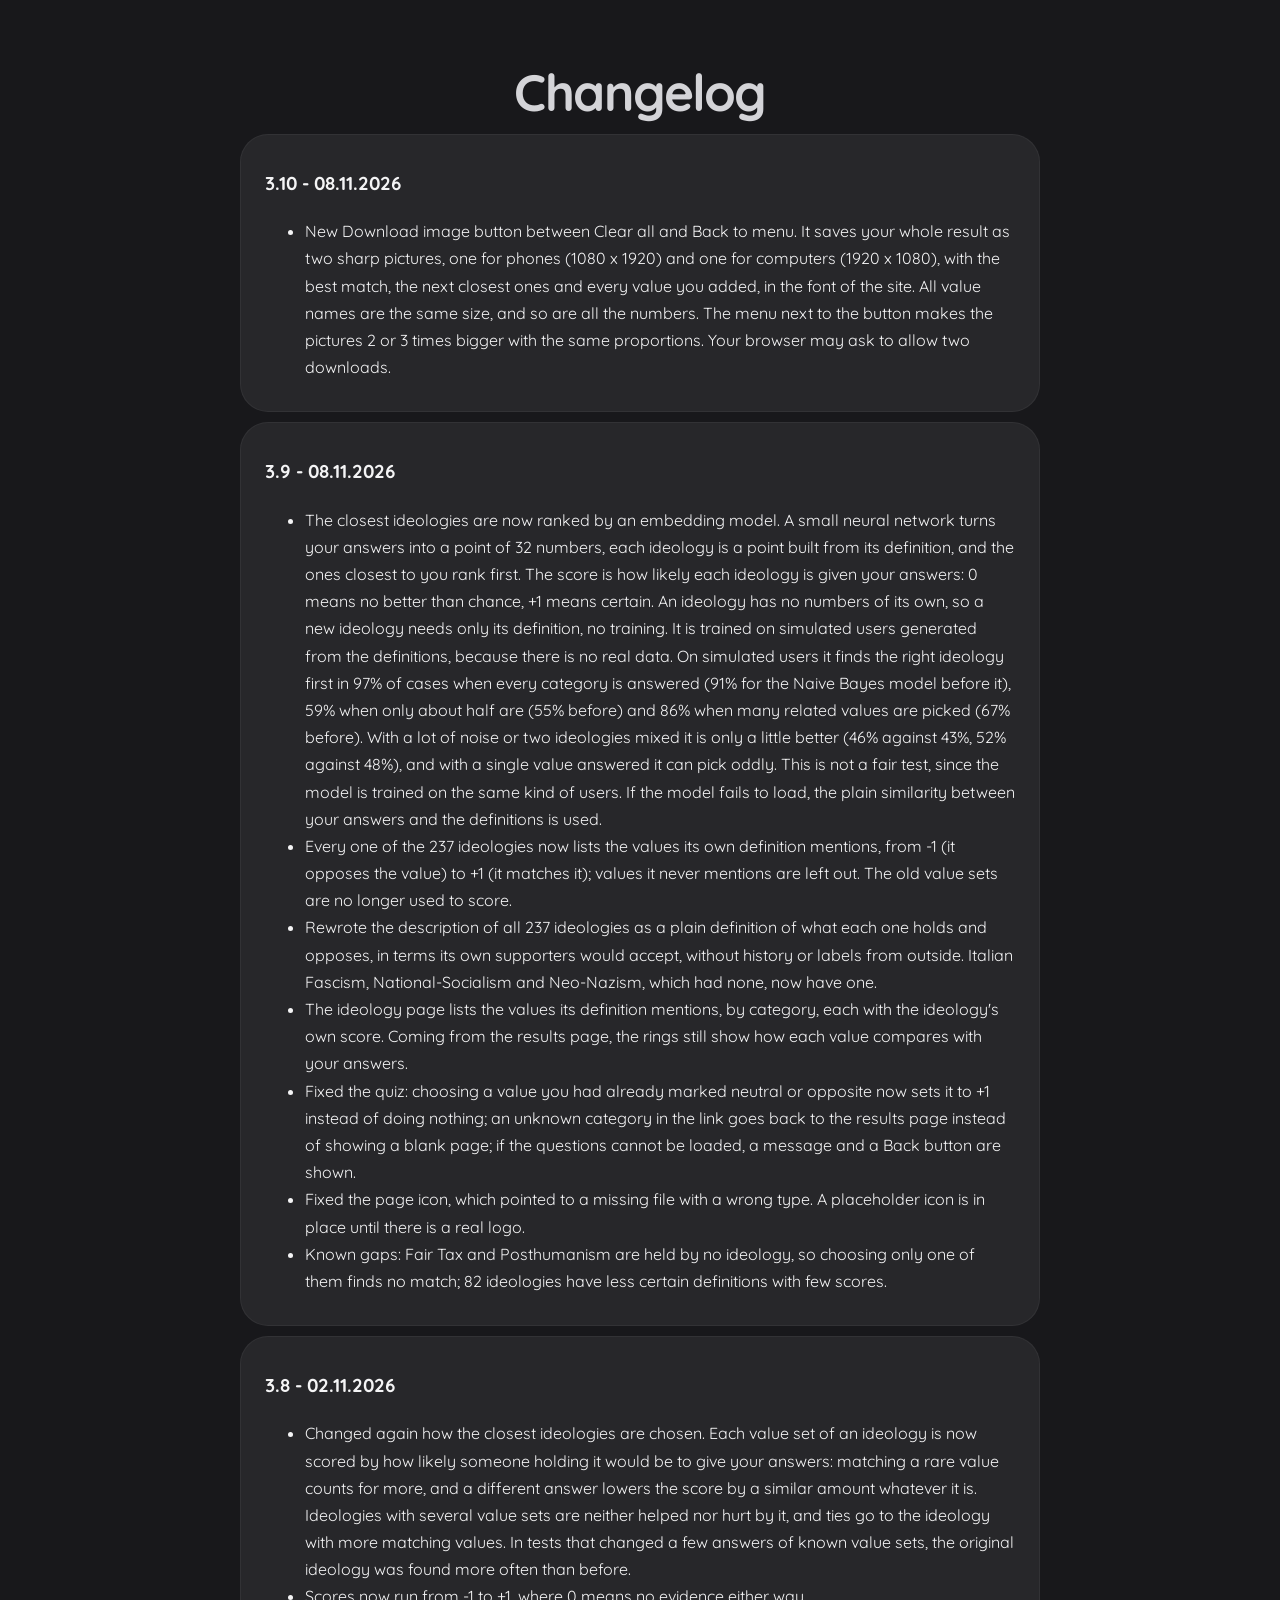
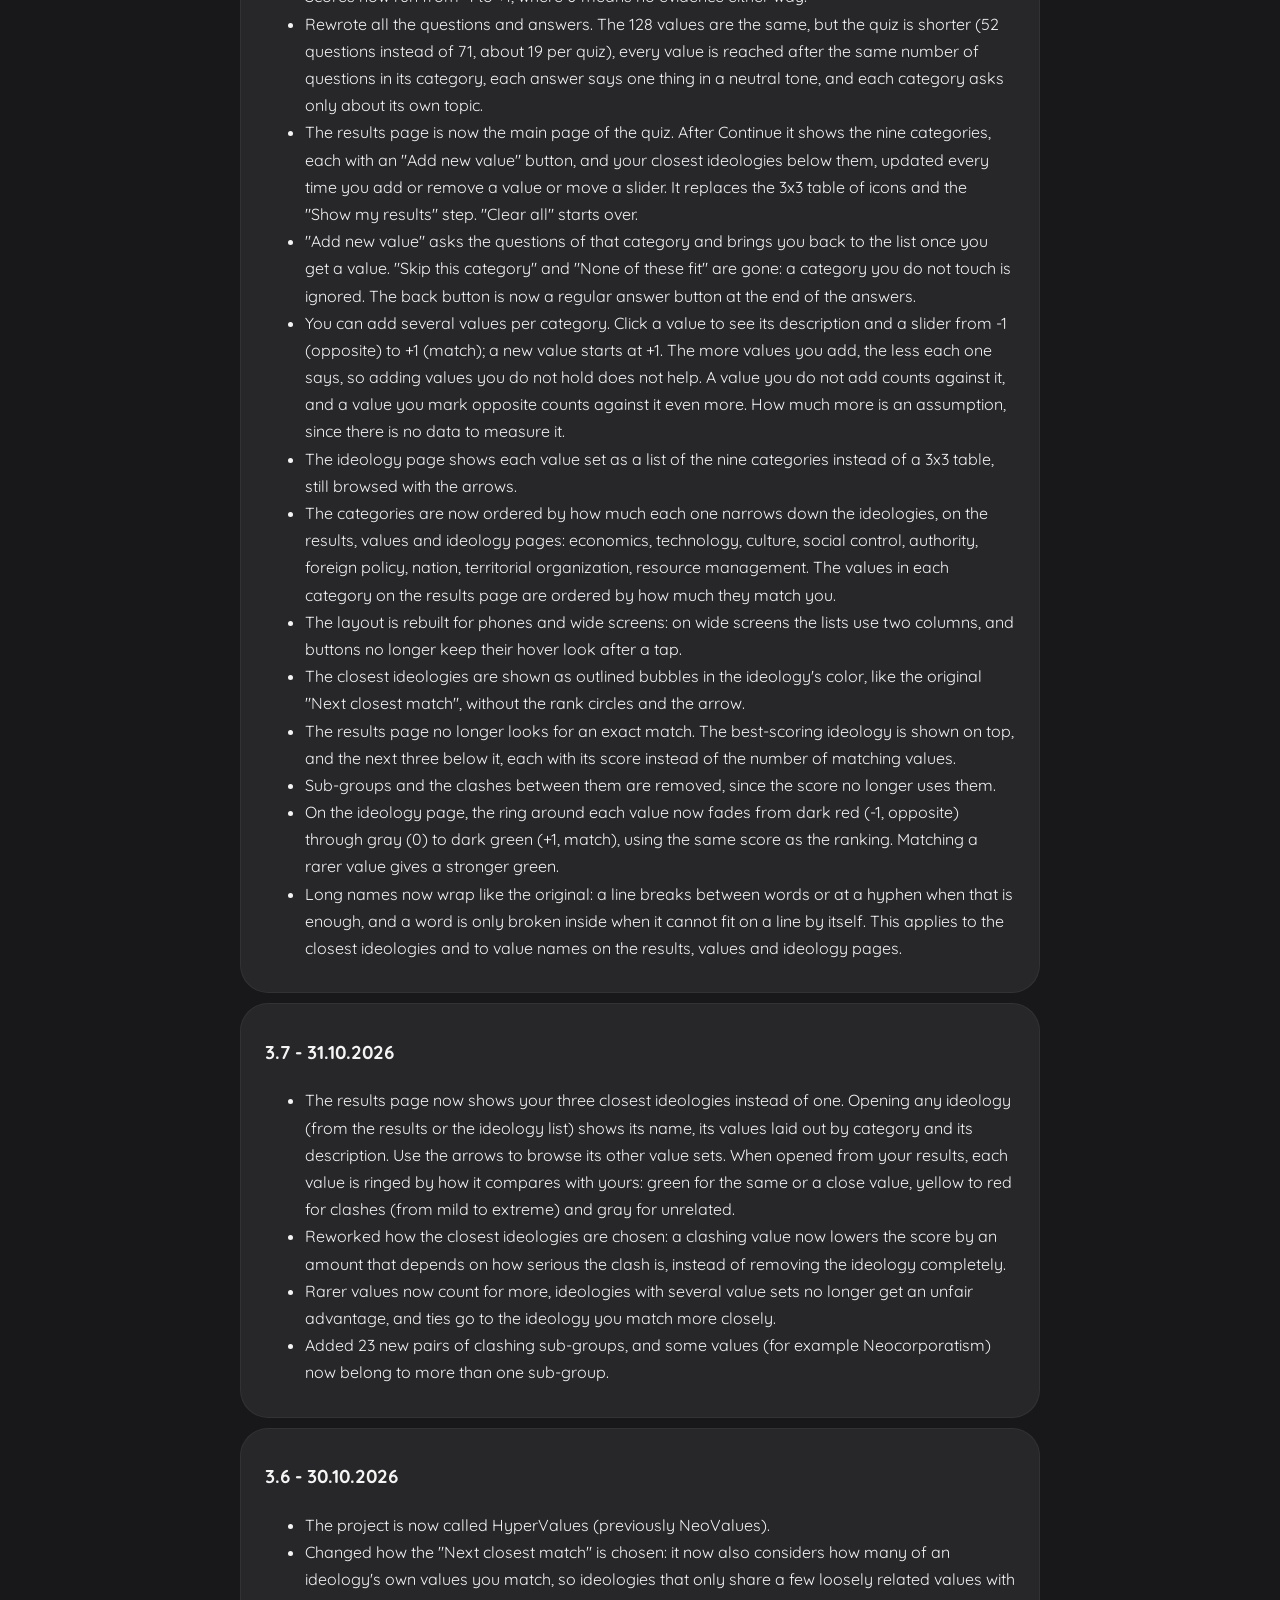
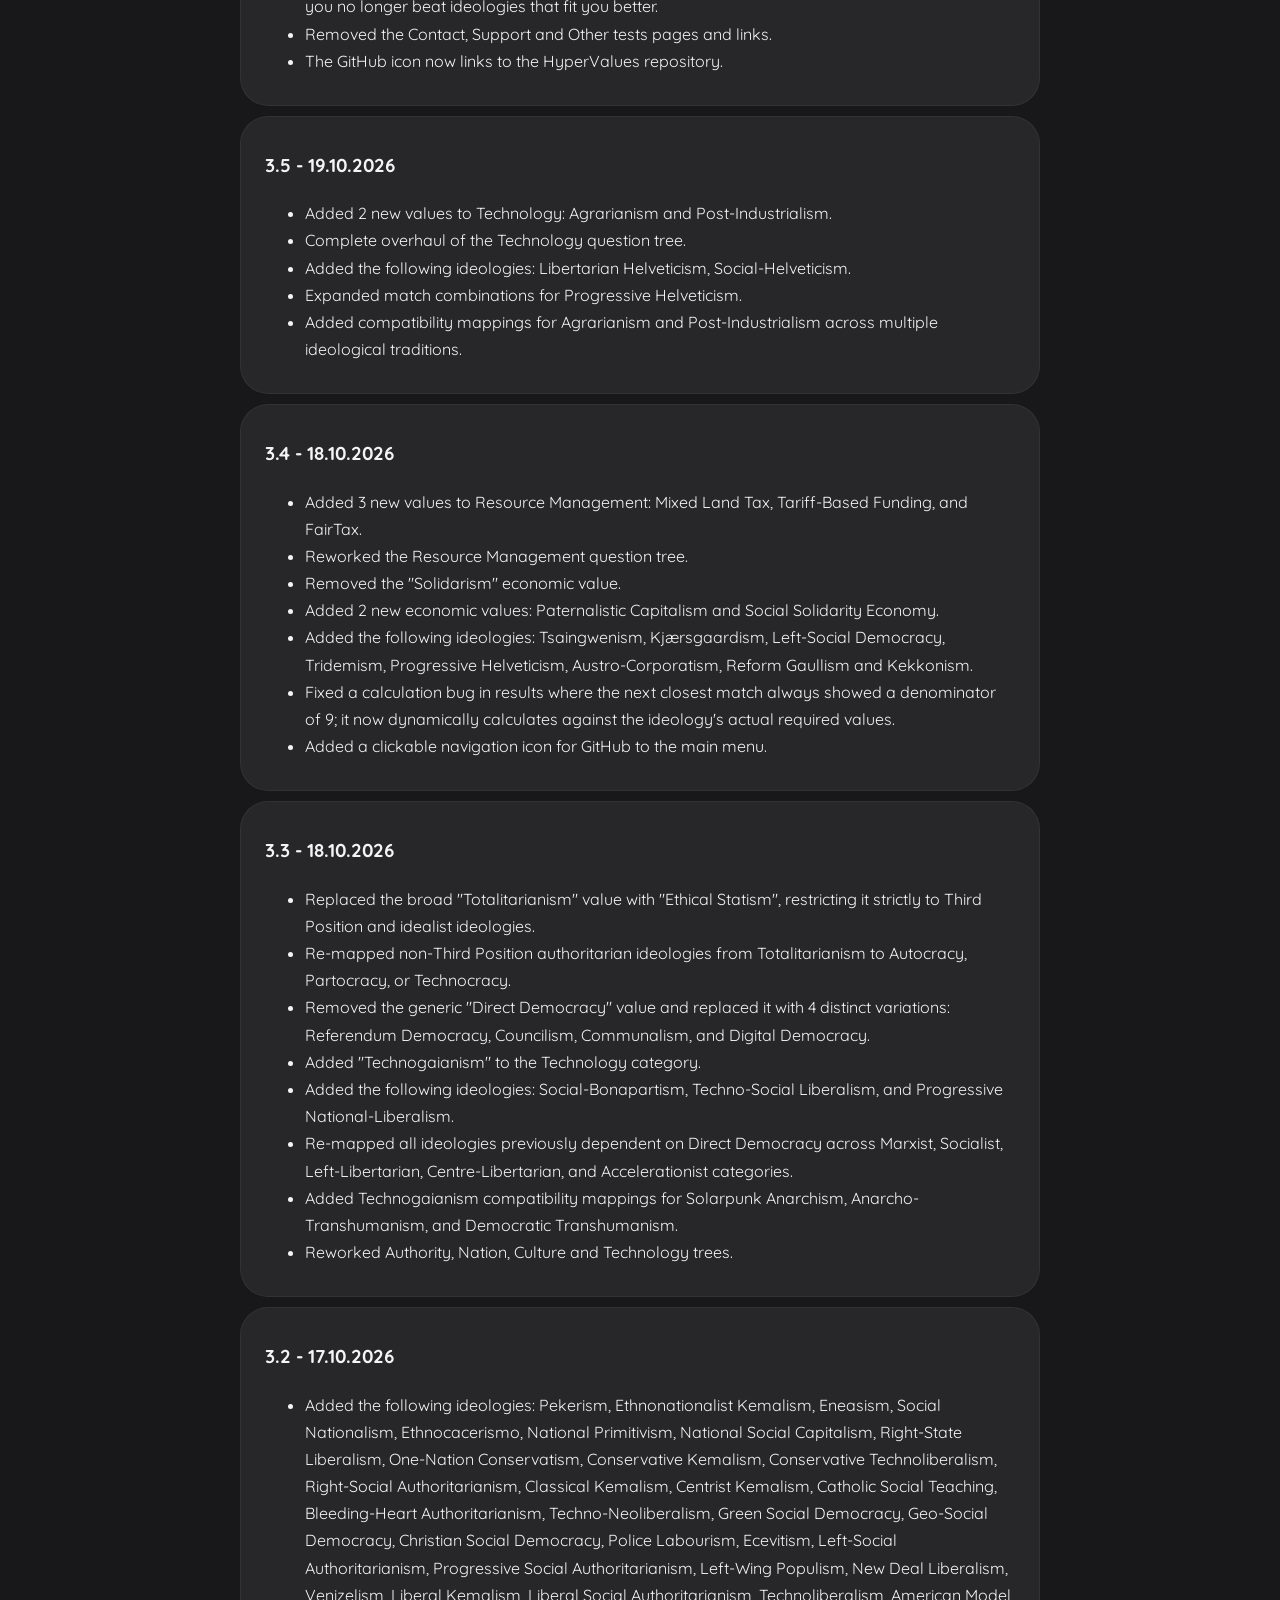
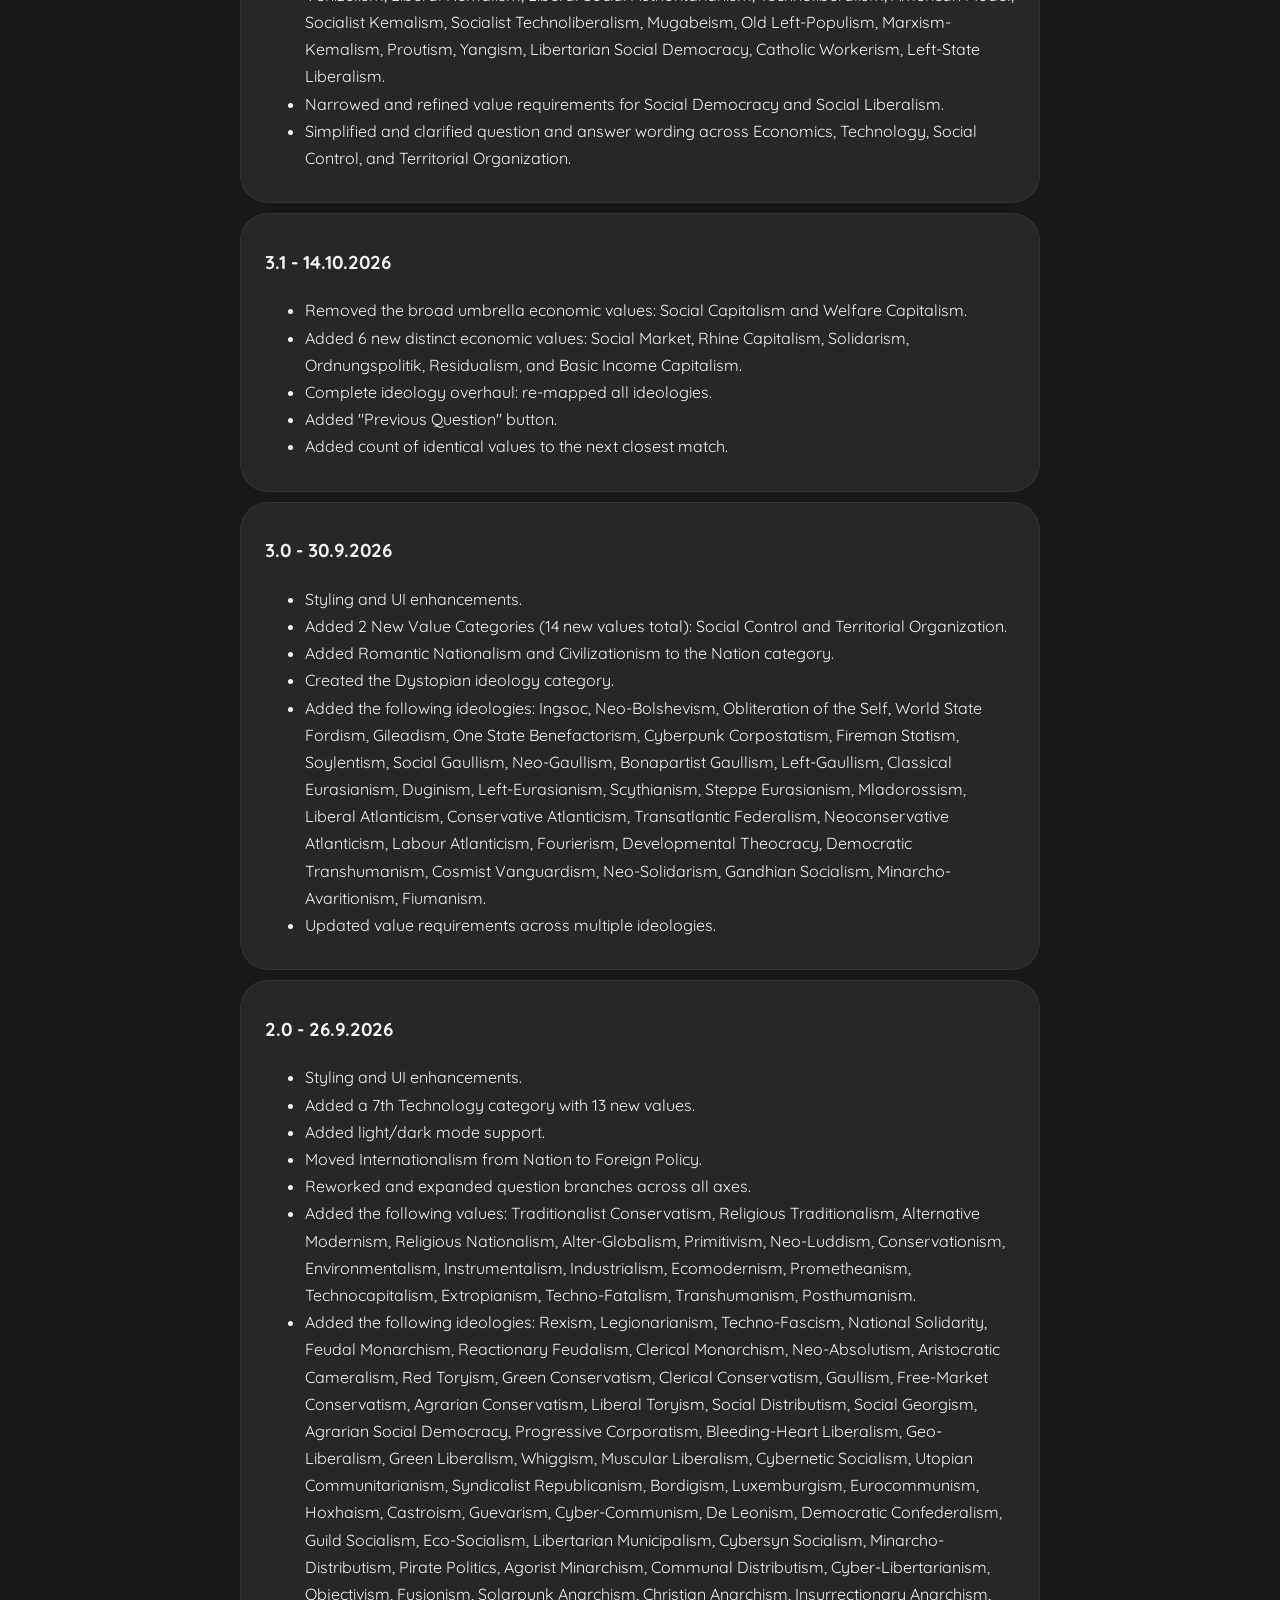
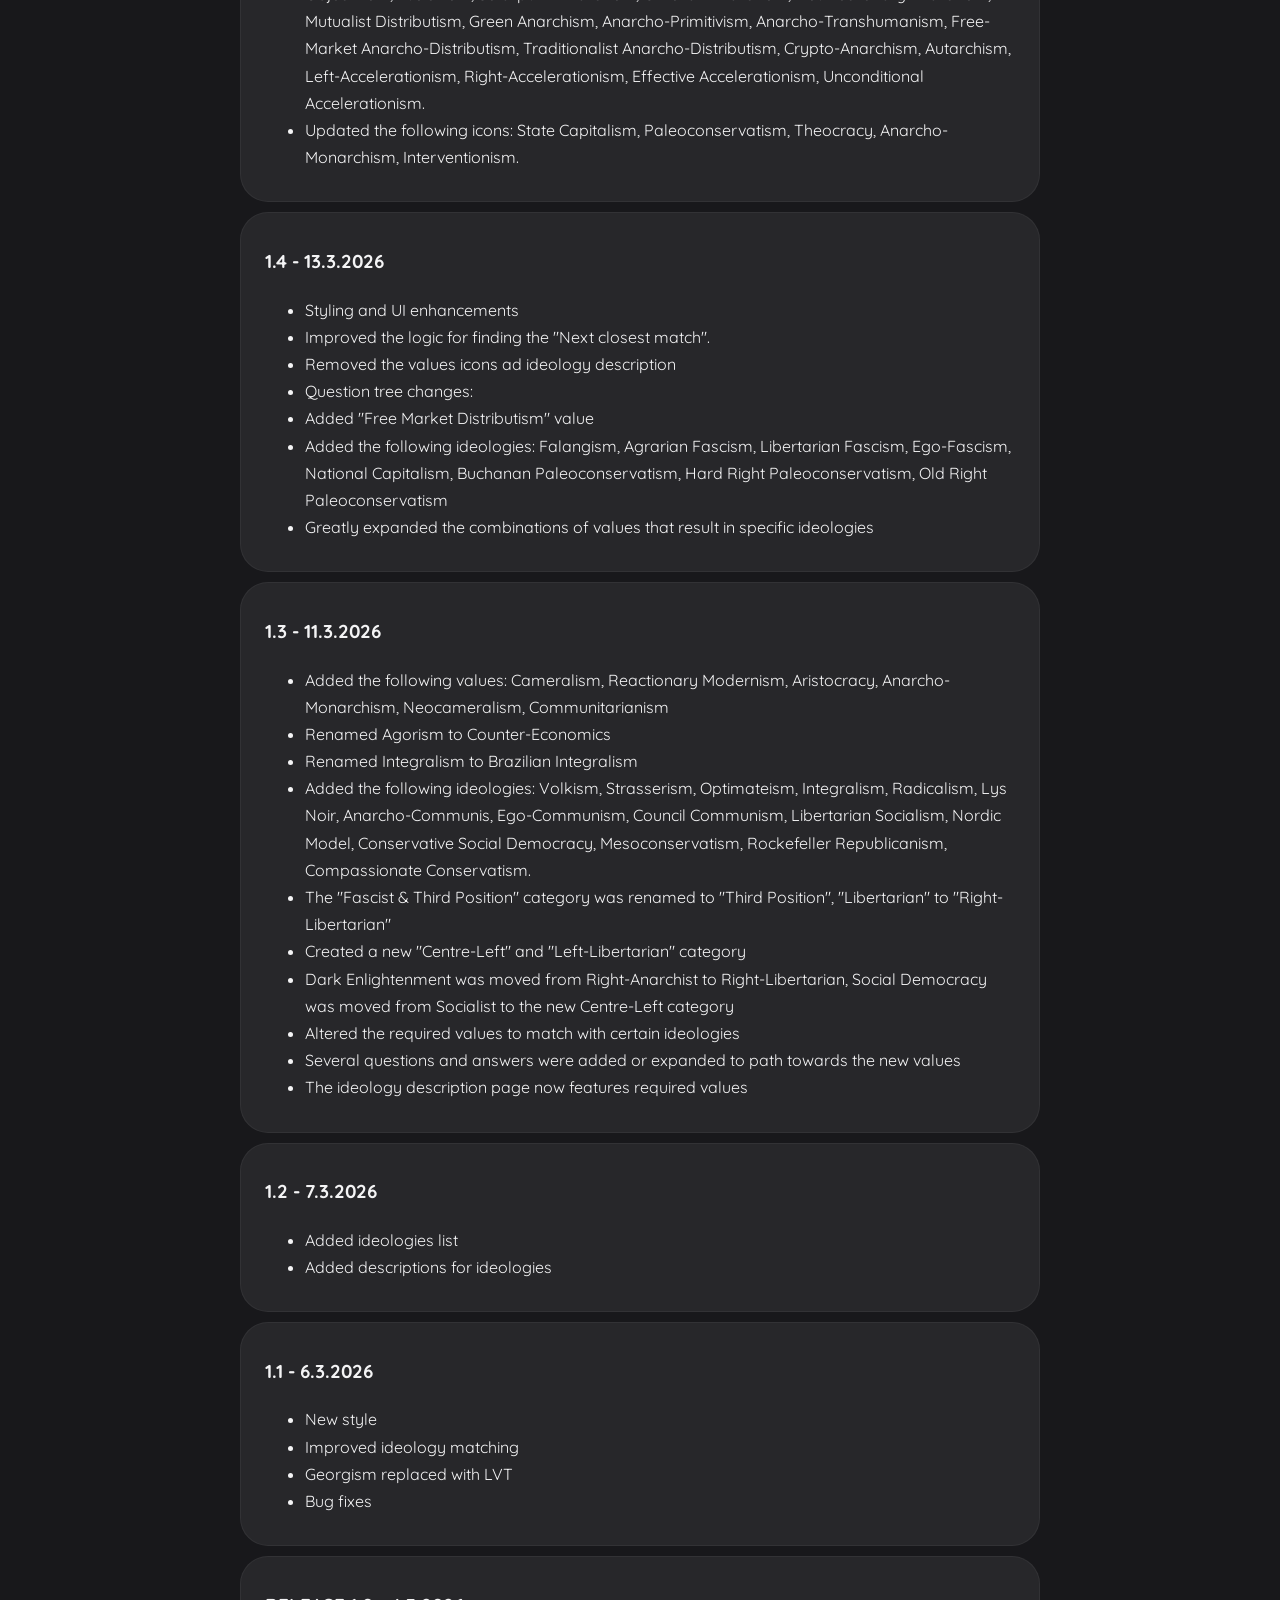
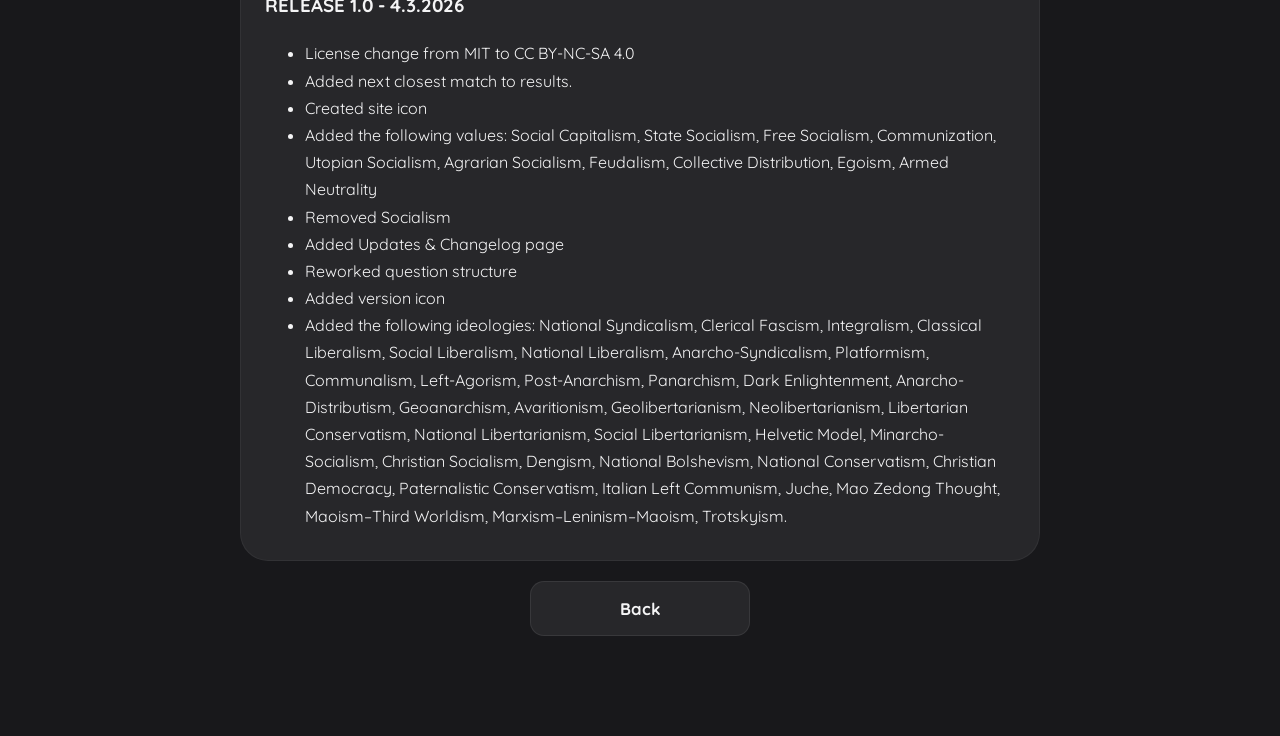
==== commit e8569be6: "Add files via upload" ====
--- a/changelog.html
+++ b/changelog.html
@@ -11,6 +11,13 @@
 <body>
     <div class="main-container">
         <h1>Changelog</h1>
+
+        <div class="description-box">
+            <h3>3.10 - 08.11.2026</h3>
+            <ul>
+                <li>New Download image button between Clear all and Back to menu. It saves your whole result as two sharp pictures, one for phones (1080 x 1920) and one for computers (1920 x 1080), with the best match, the next closest ones and every value you added, in the font of the site. All value names are the same size, and so are all the numbers. The menu next to the button makes the pictures 2 or 3 times bigger with the same proportions. Your browser may ask to allow two downloads.</li>
+            </ul>
+        </div>
 
         <div class="description-box">
             <h3>3.9 - 08.11.2026</h3>
--- a/style.css
+++ b/style.css
@@ -904,3 +904,31 @@
         transform: none;
     }
 }
+
+/* Download image: the button with the size menu next to it */
+.download-row {
+    display: flex;
+    justify-content: center;
+    align-items: stretch;
+    gap: 10px;
+    width: 100%;
+}
+
+.download-row select {
+    padding: 0 12px;
+    background-color: var(--card-bg);
+    border: 1px solid var(--border-color);
+    border-radius: var(--radius-sm);
+    color: var(--text-primary);
+    font-family: inherit;
+    font-size: 1.05rem;
+    font-weight: 700;
+    cursor: pointer;
+}
+
+.download-note {
+    margin: -5px 0 0;
+    font-size: 0.8rem;
+    color: var(--text-dim);
+    text-align: center;
+}
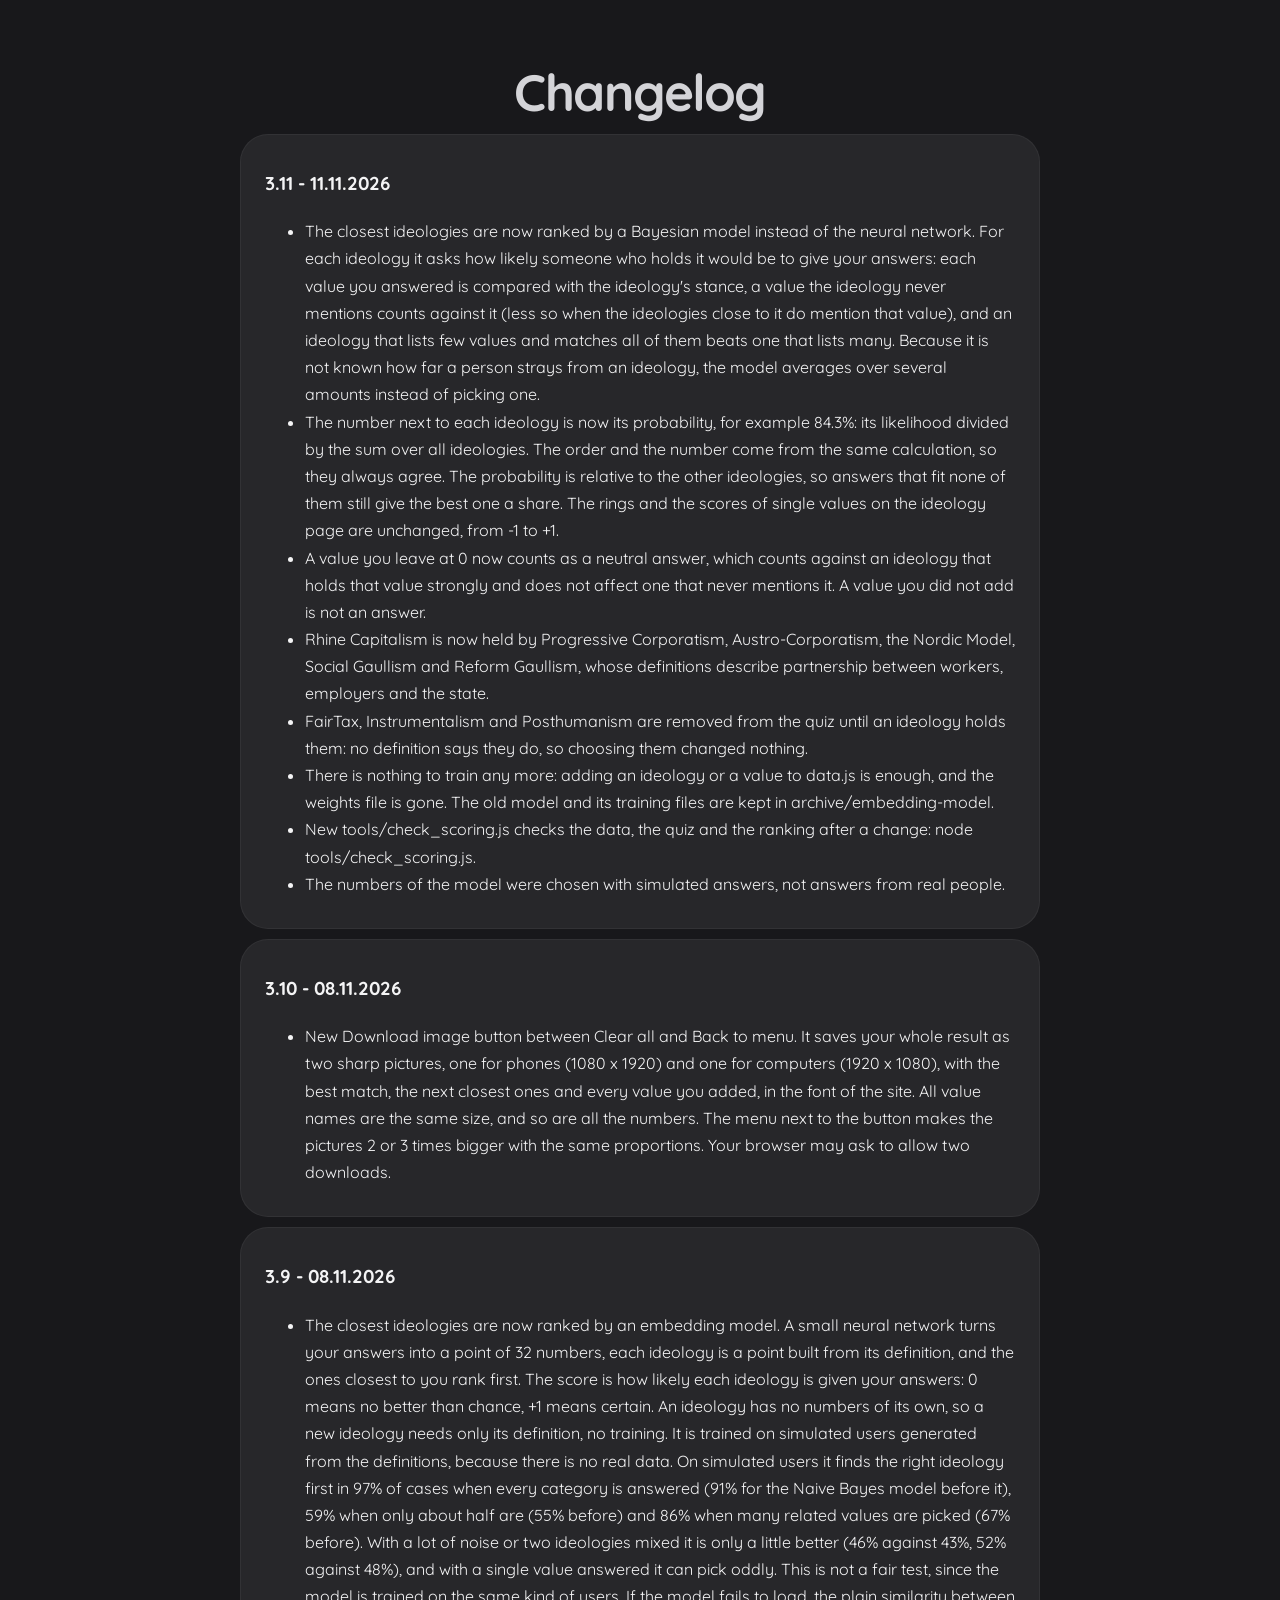
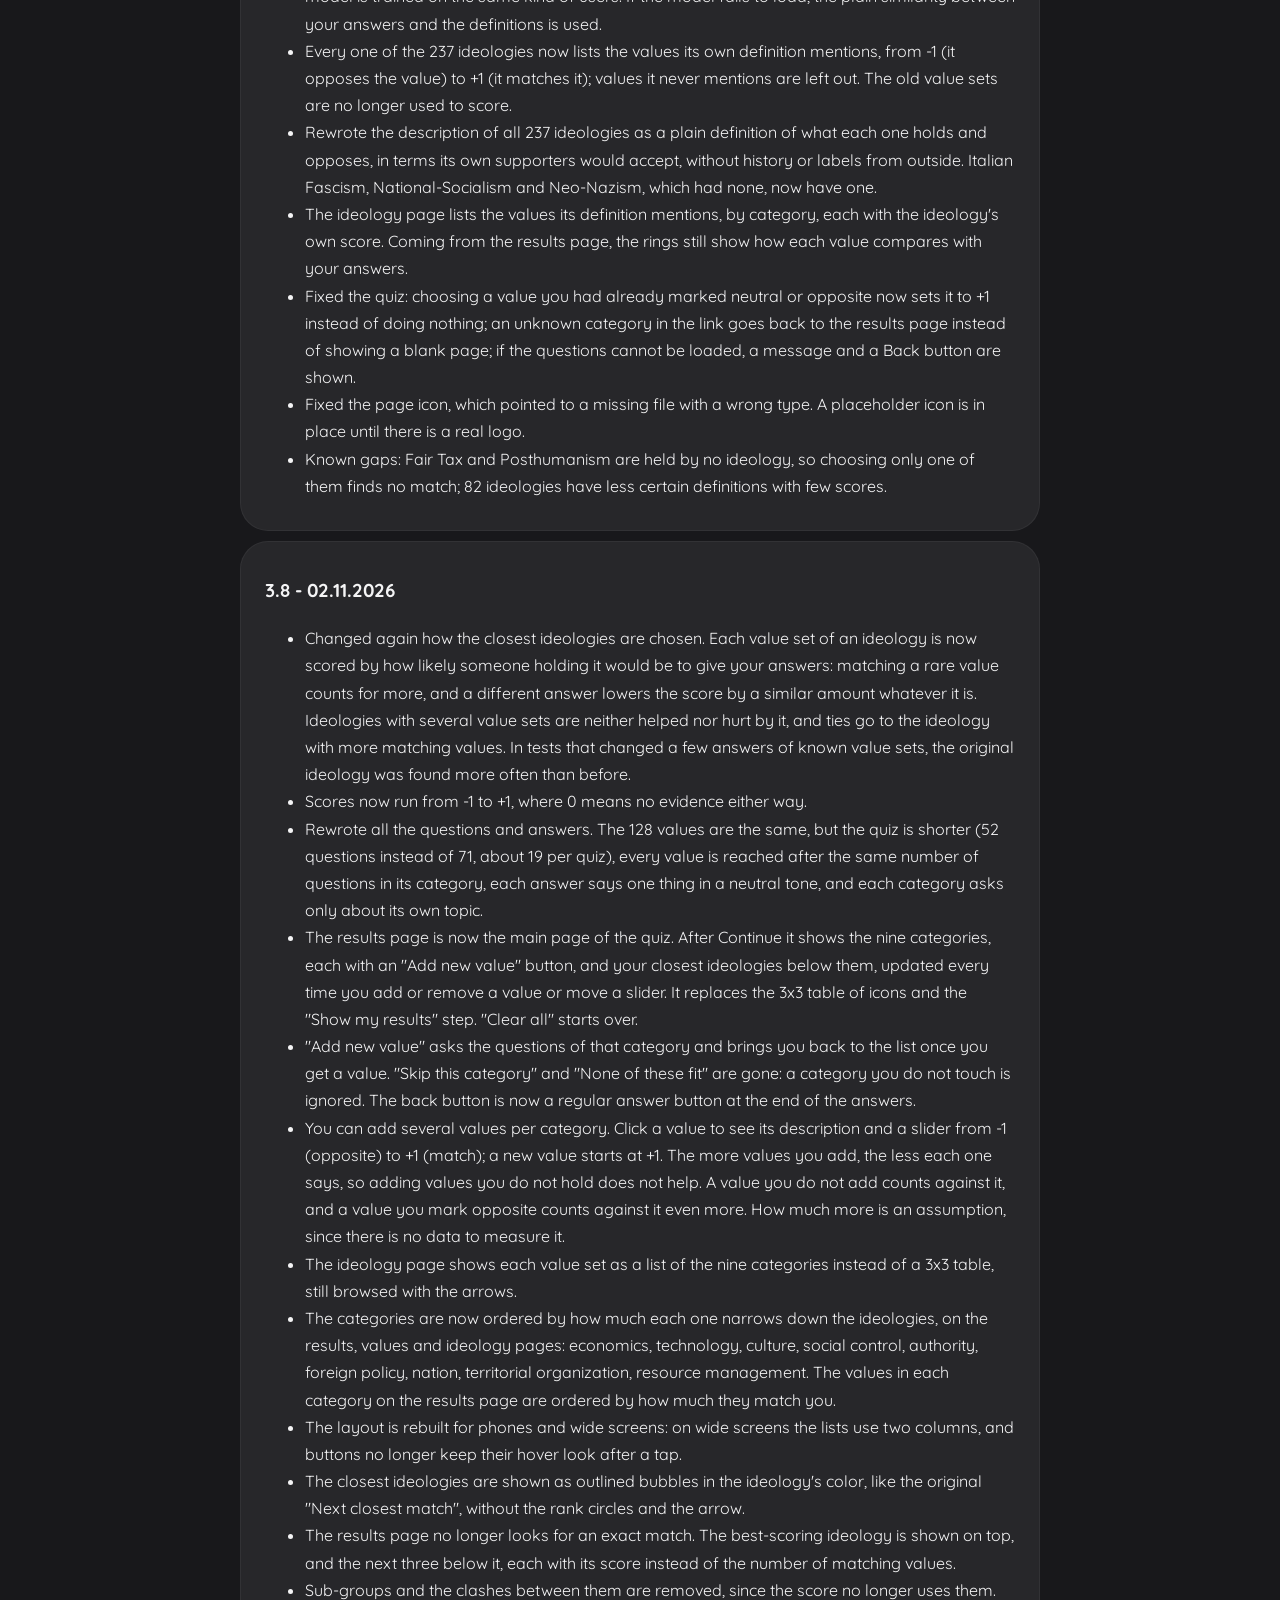
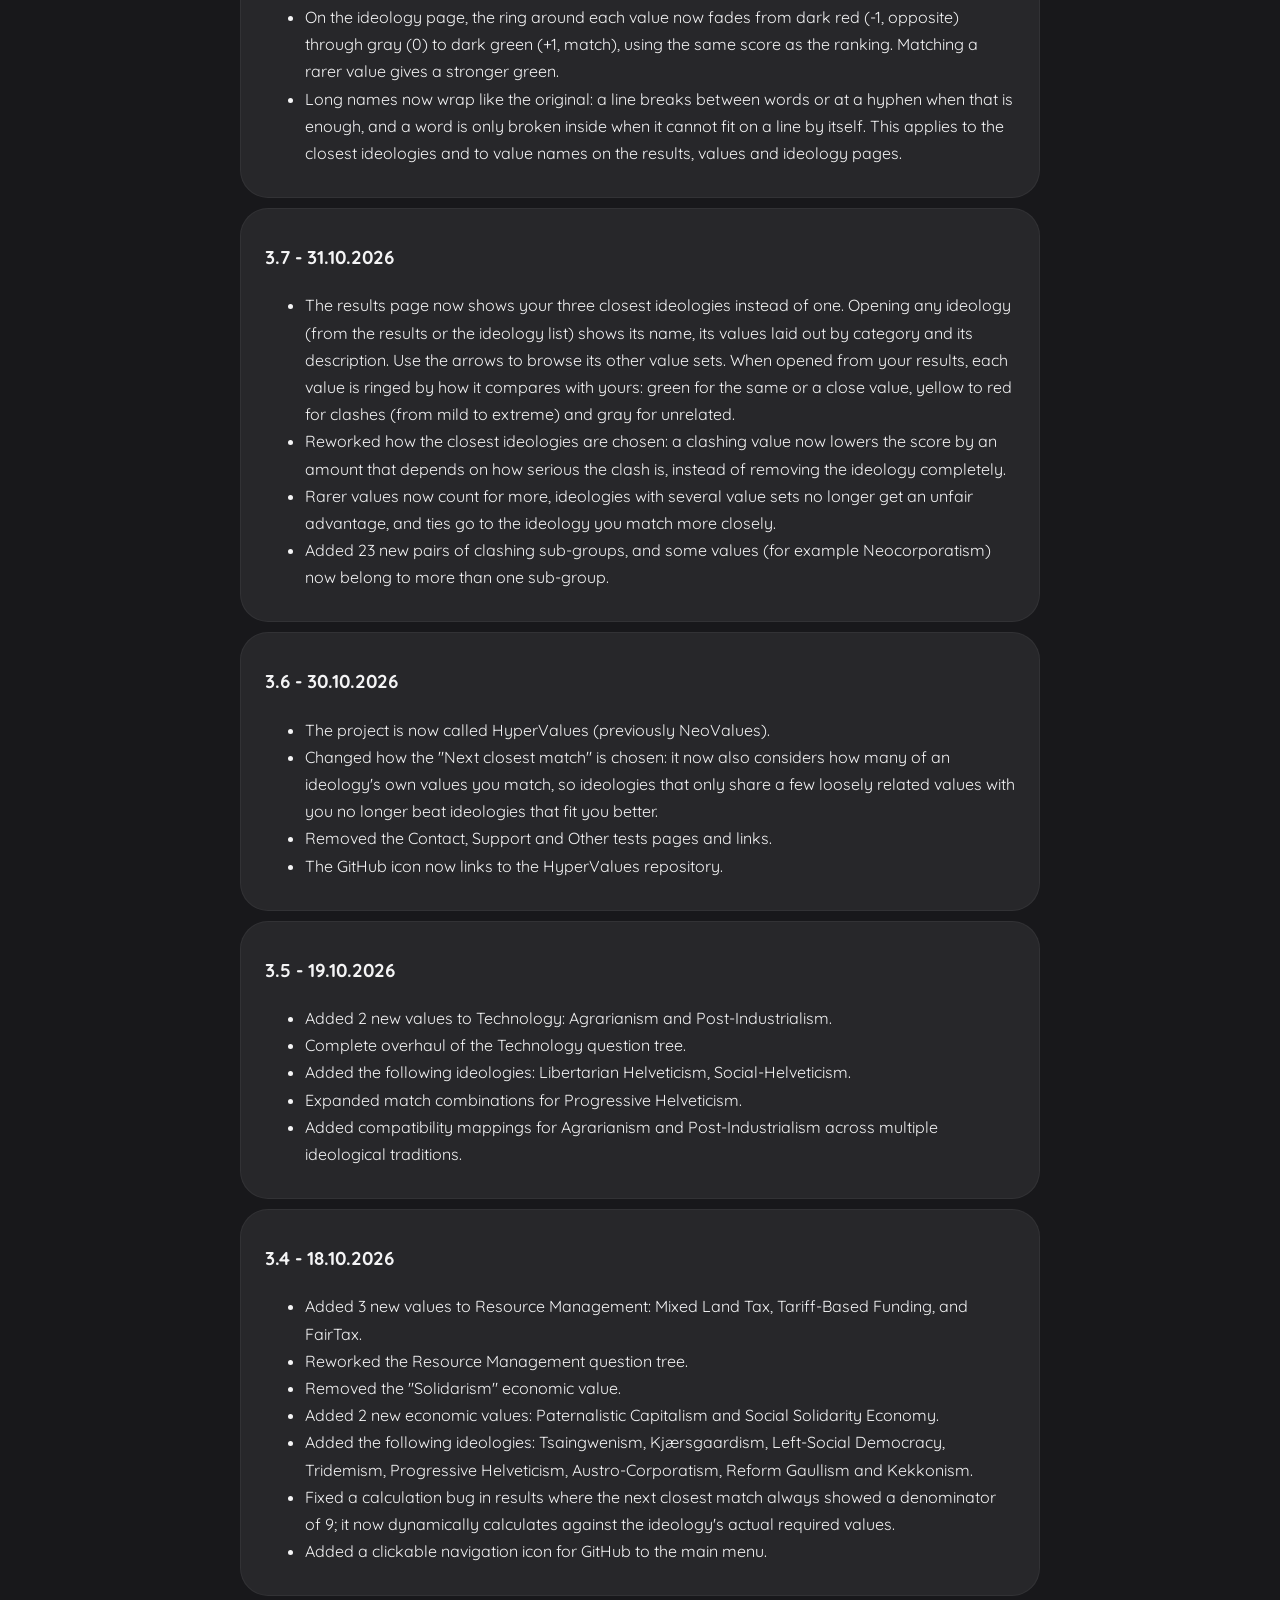
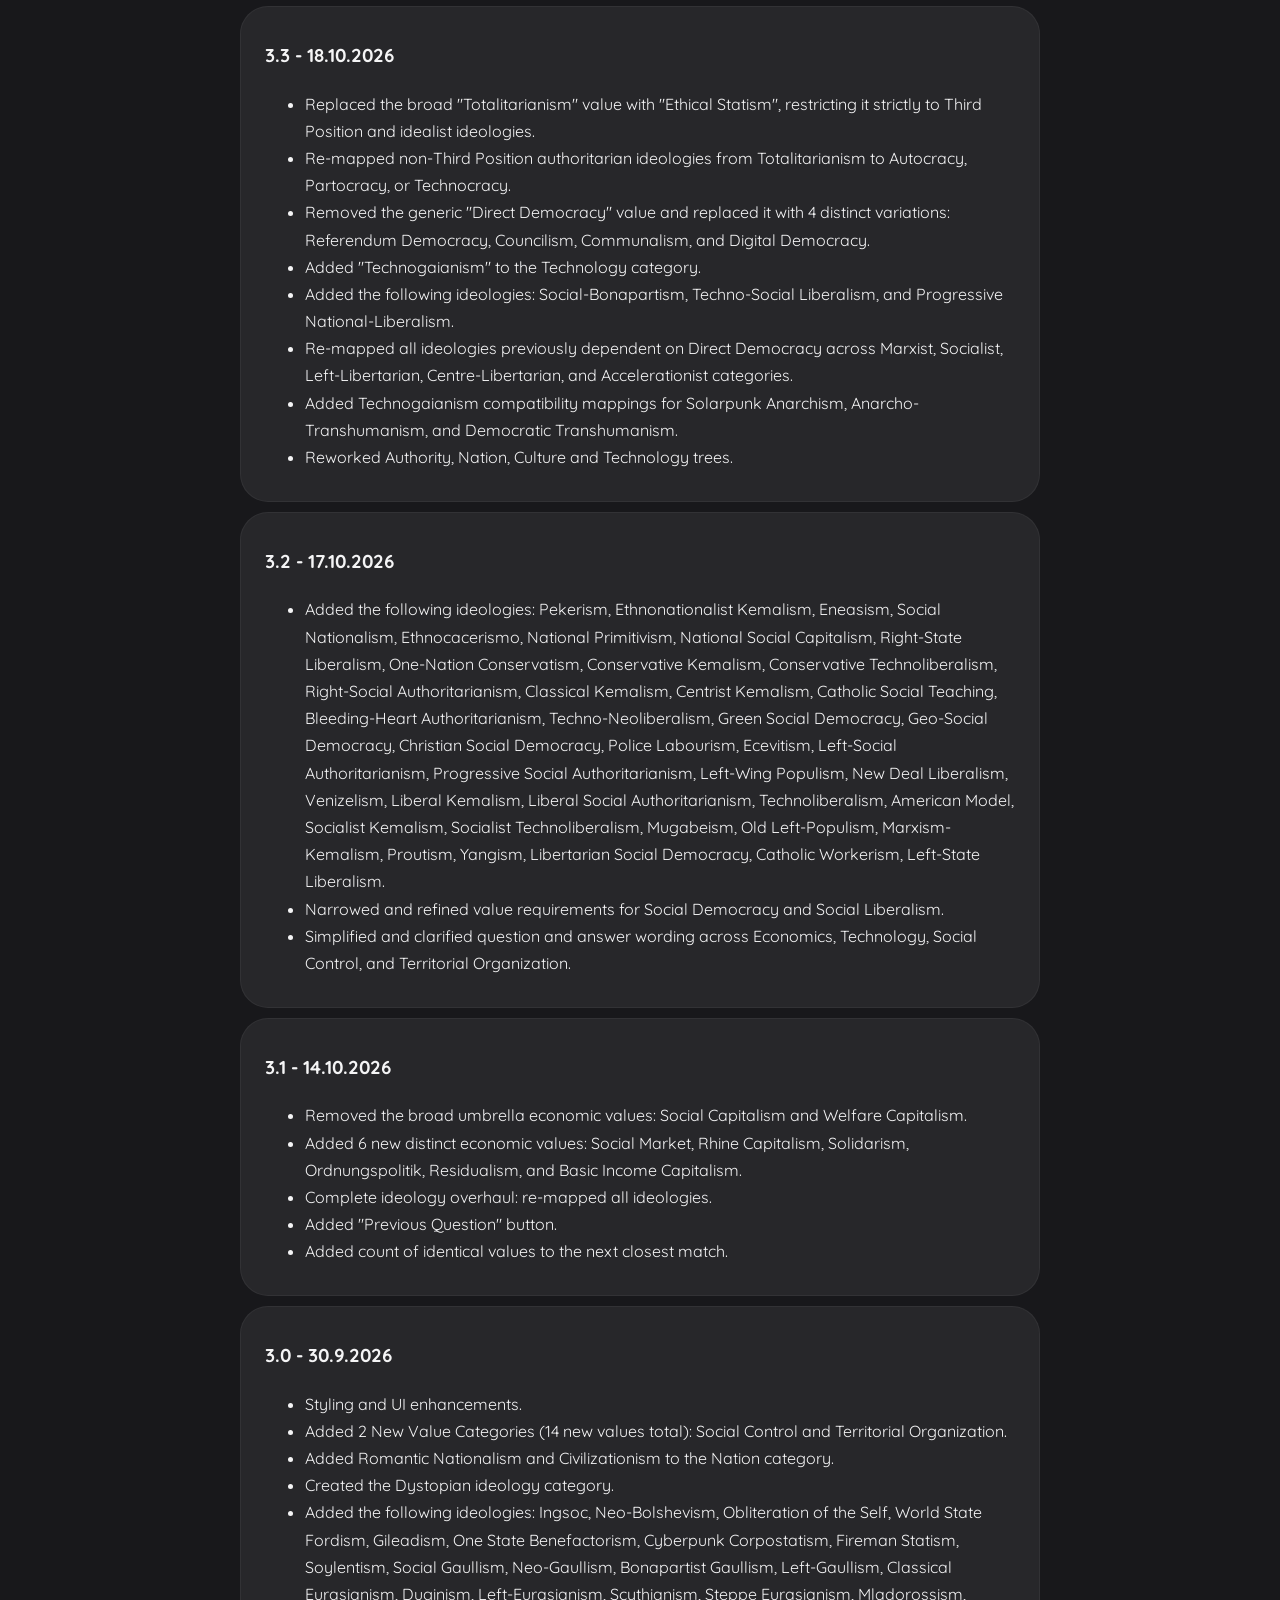
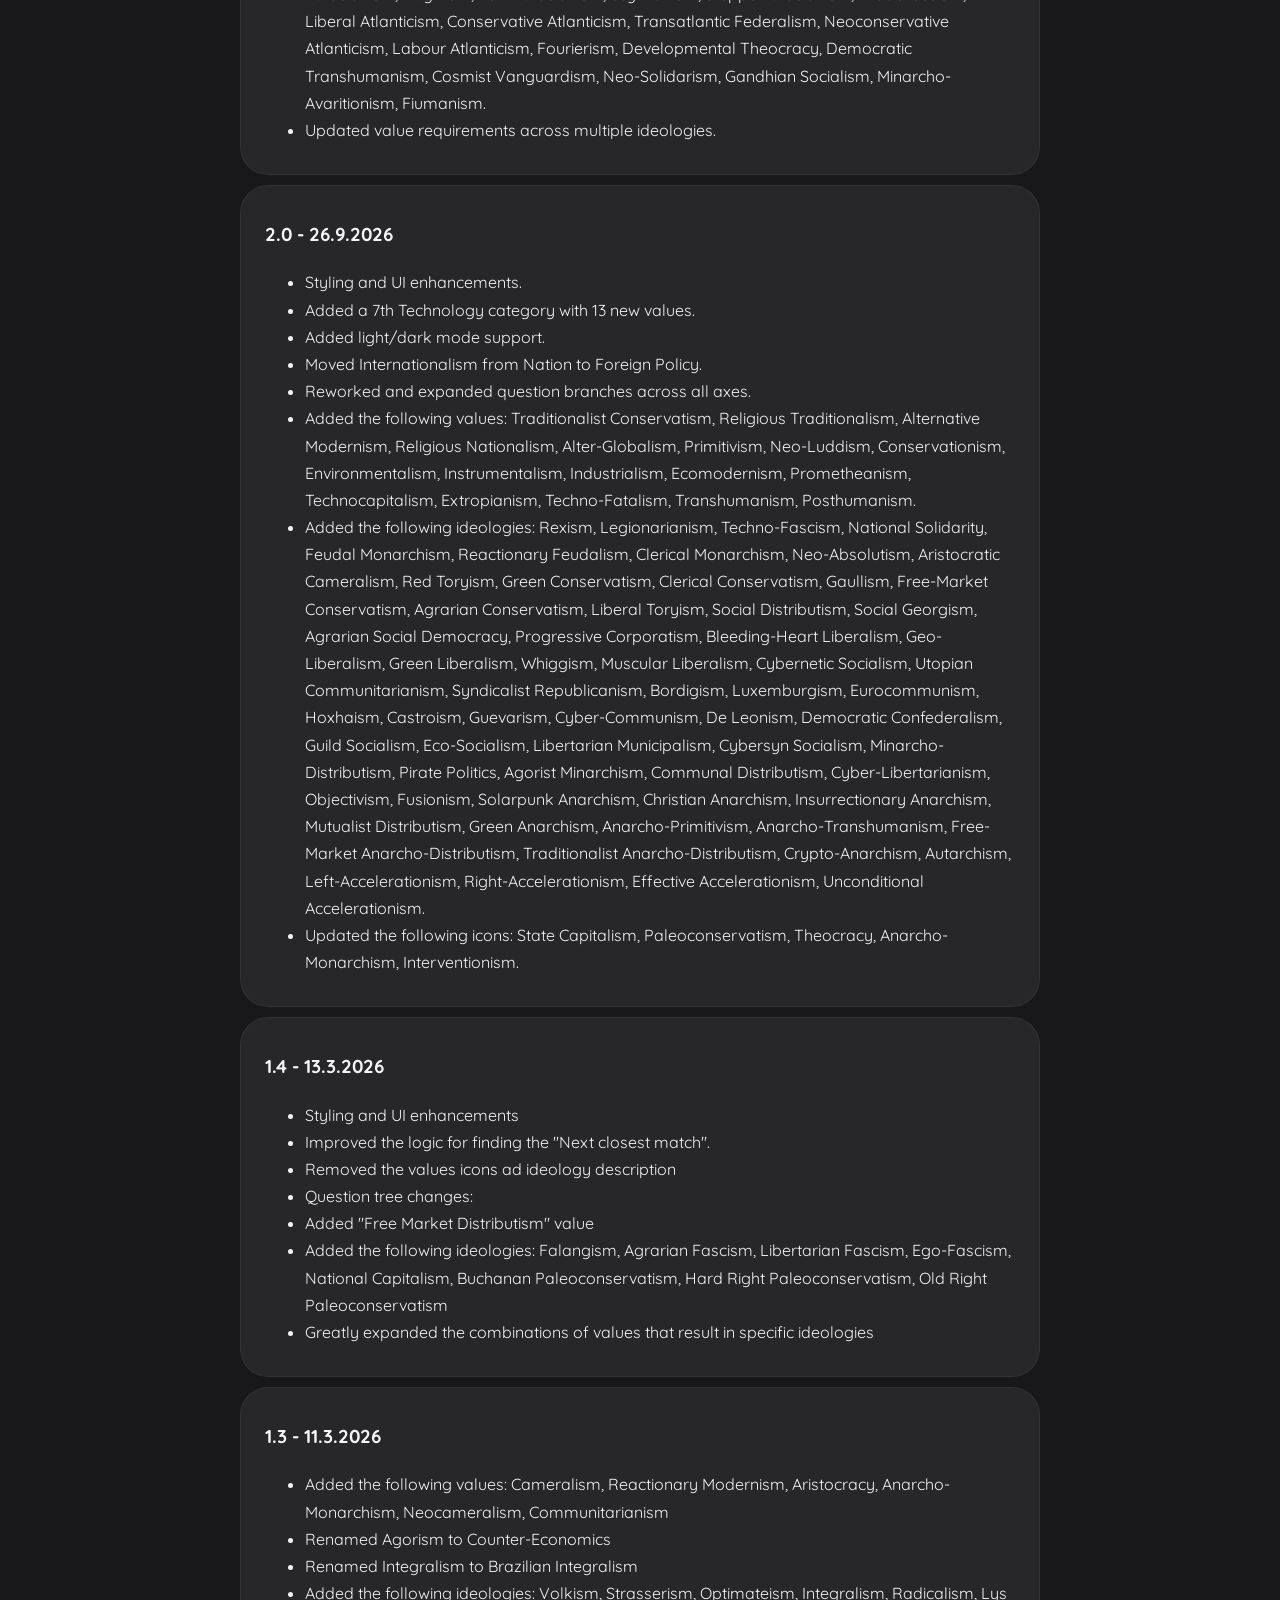
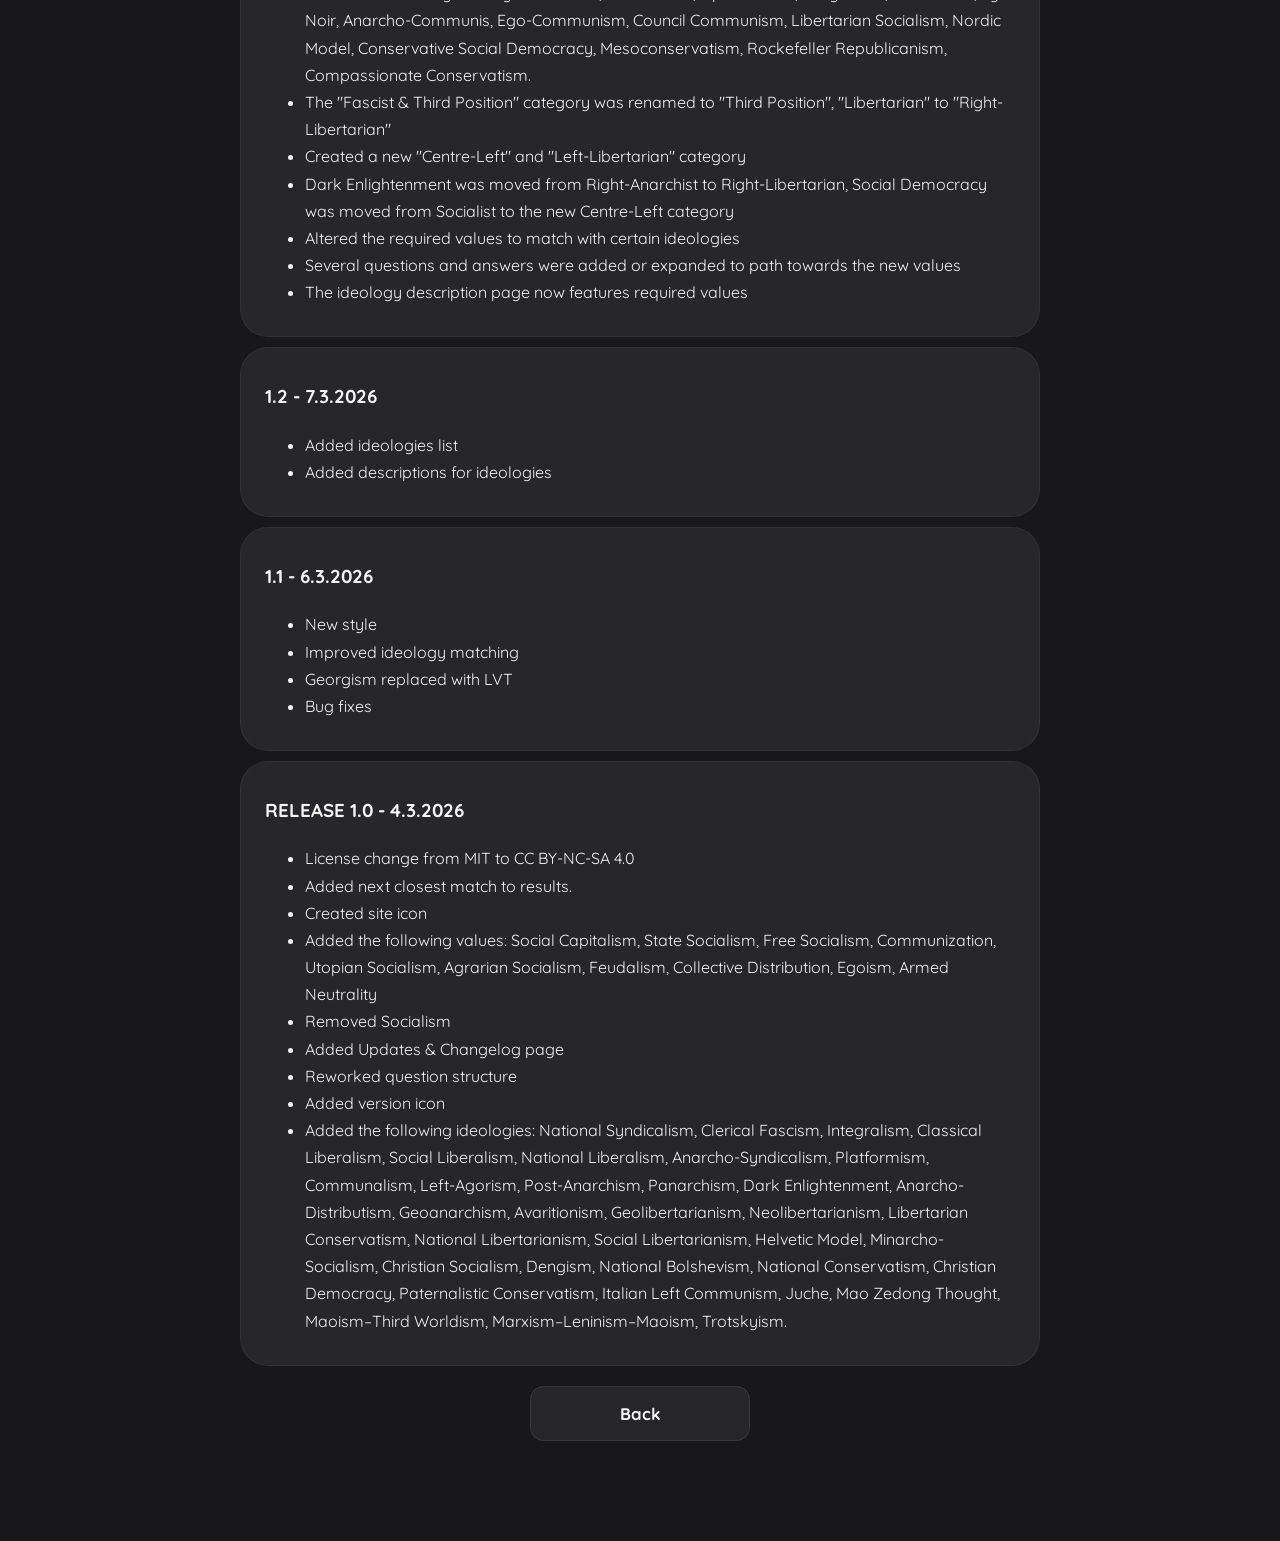
==== commit ddad1d93: "Add files via upload" ====
--- a/changelog.html
+++ b/changelog.html
@@ -11,6 +11,20 @@
 <body>
     <div class="main-container">
         <h1>Changelog</h1>
+
+        <div class="description-box">
+            <h3>3.11 - 11.11.2026</h3>
+            <ul>
+                <li>The closest ideologies are now ranked by a Bayesian model instead of the neural network. For each ideology it asks how likely someone who holds it would be to give your answers: each value you answered is compared with the ideology's stance, a value the ideology never mentions counts against it (less so when the ideologies close to it do mention that value), and an ideology that lists few values and matches all of them beats one that lists many. Because it is not known how far a person strays from an ideology, the model averages over several amounts instead of picking one.</li>
+                <li>The number next to each ideology is now its probability, for example 84.3%: its likelihood divided by the sum over all ideologies. The order and the number come from the same calculation, so they always agree. The probability is relative to the other ideologies, so answers that fit none of them still give the best one a share. The rings and the scores of single values on the ideology page are unchanged, from -1 to +1.</li>
+                <li>A value you leave at 0 now counts as a neutral answer, which counts against an ideology that holds that value strongly and does not affect one that never mentions it. A value you did not add is not an answer.</li>
+                <li>Rhine Capitalism is now held by Progressive Corporatism, Austro-Corporatism, the Nordic Model, Social Gaullism and Reform Gaullism, whose definitions describe partnership between workers, employers and the state.</li>
+                <li>FairTax, Instrumentalism and Posthumanism are removed from the quiz until an ideology holds them: no definition says they do, so choosing them changed nothing.</li>
+                <li>There is nothing to train any more: adding an ideology or a value to data.js is enough, and the weights file is gone. The old model and its training files are kept in archive/embedding-model.</li>
+                <li>New tools/check_scoring.js checks the data, the quiz and the ranking after a change: node tools/check_scoring.js.</li>
+                <li>The numbers of the model were chosen with simulated answers, not answers from real people.</li>
+            </ul>
+        </div>
 
         <div class="description-box">
             <h3>3.10 - 08.11.2026</h3>
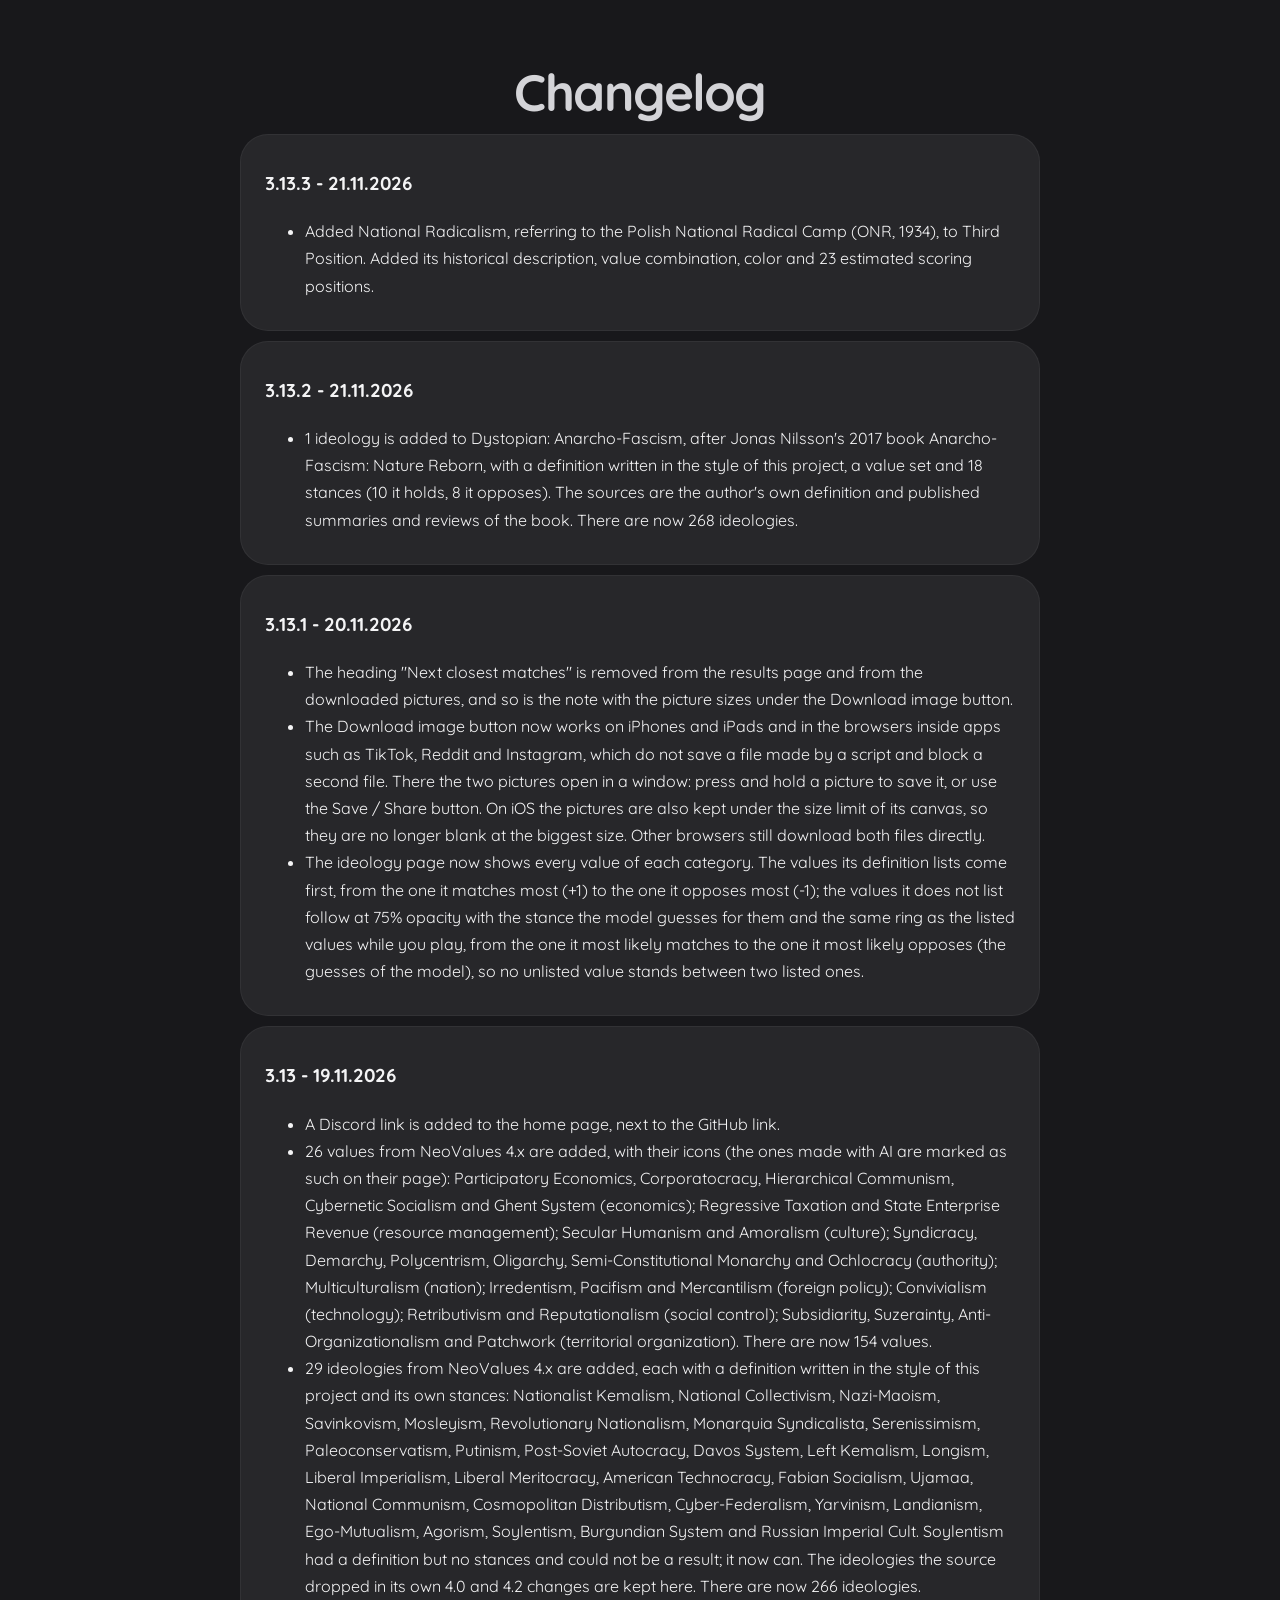
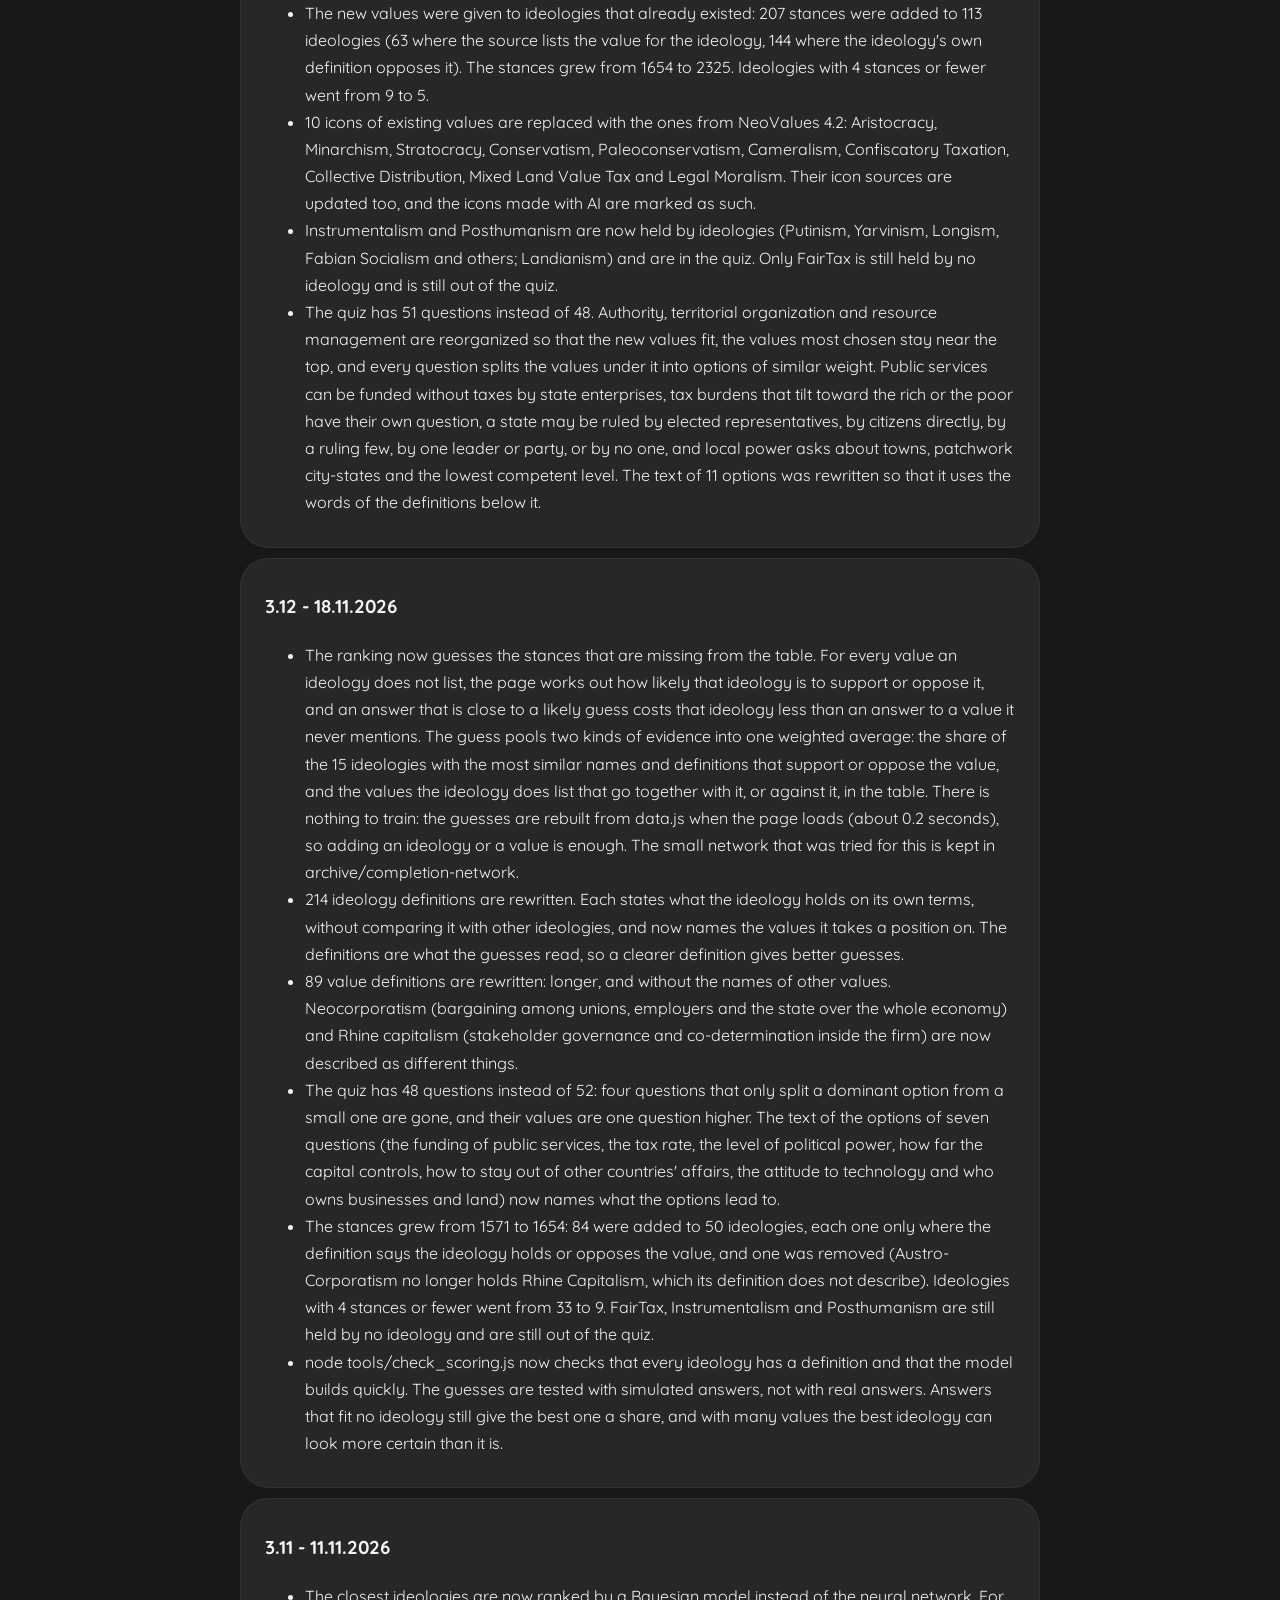
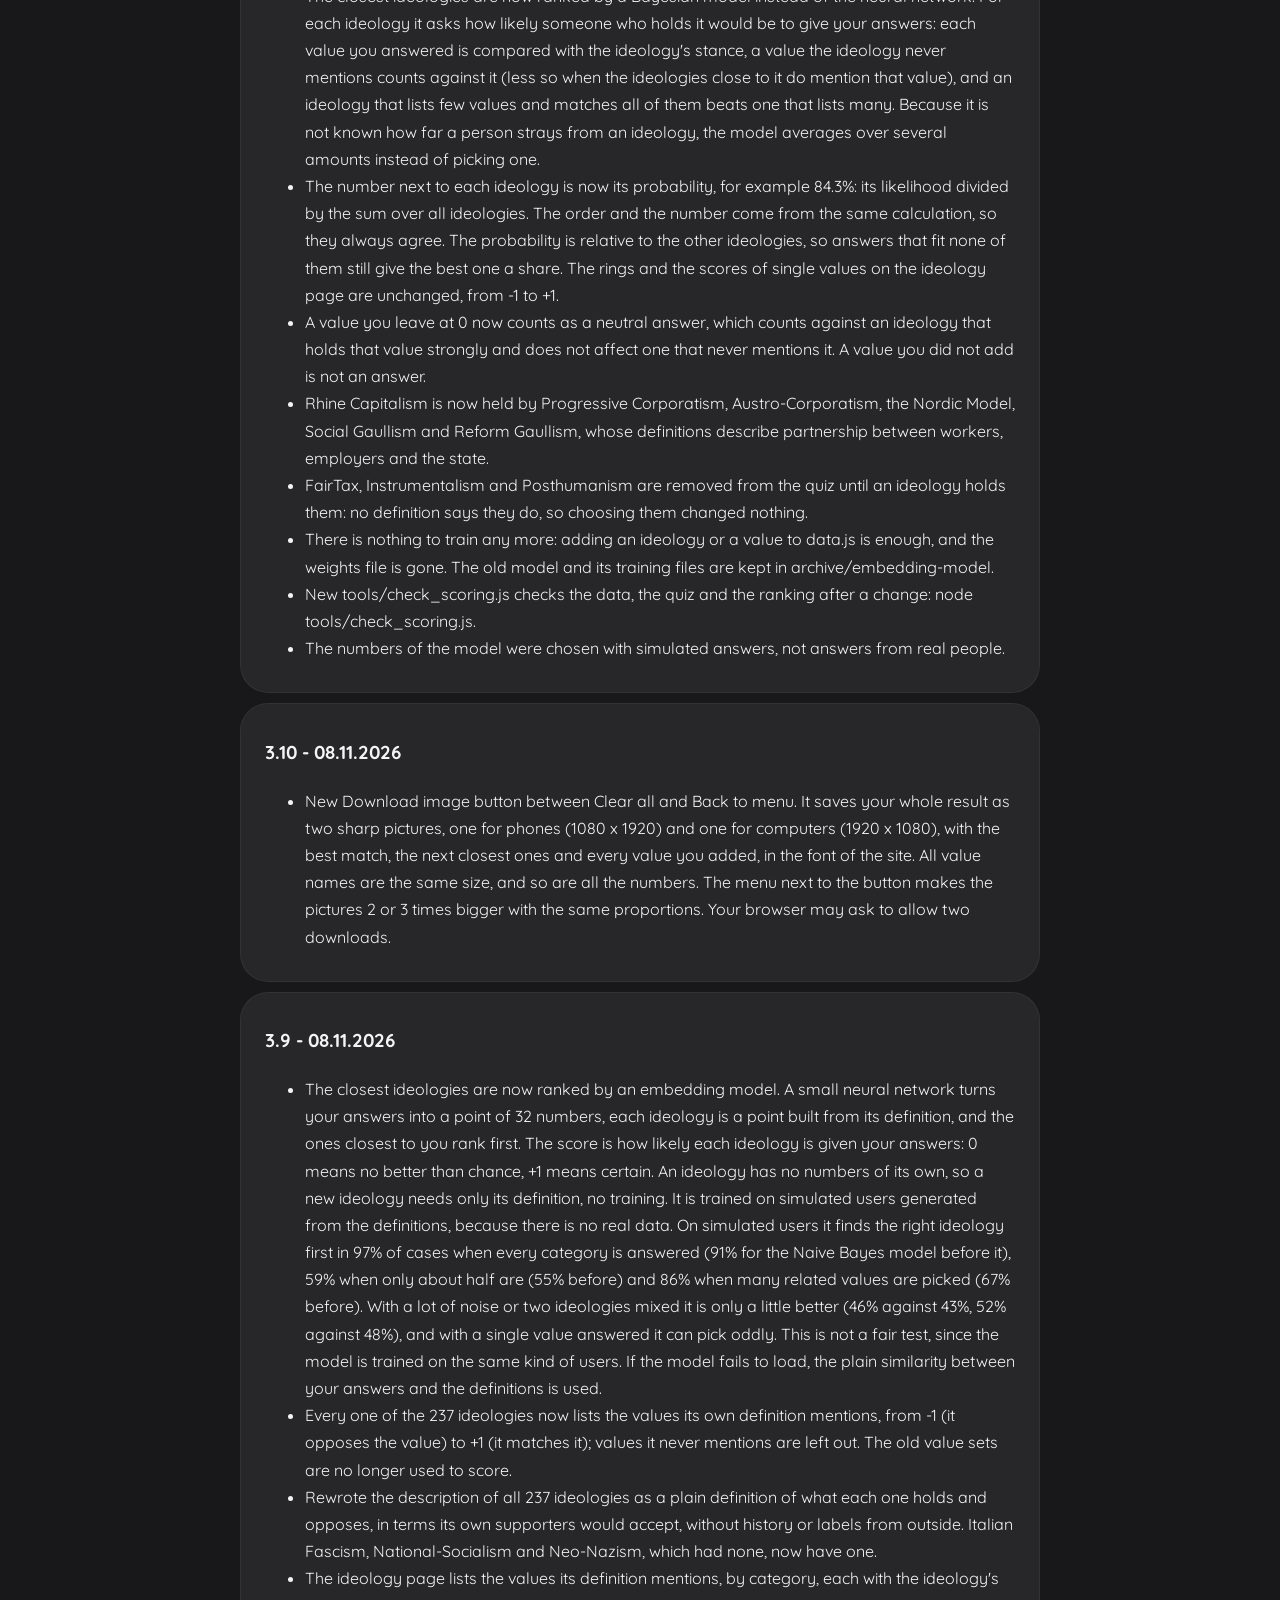
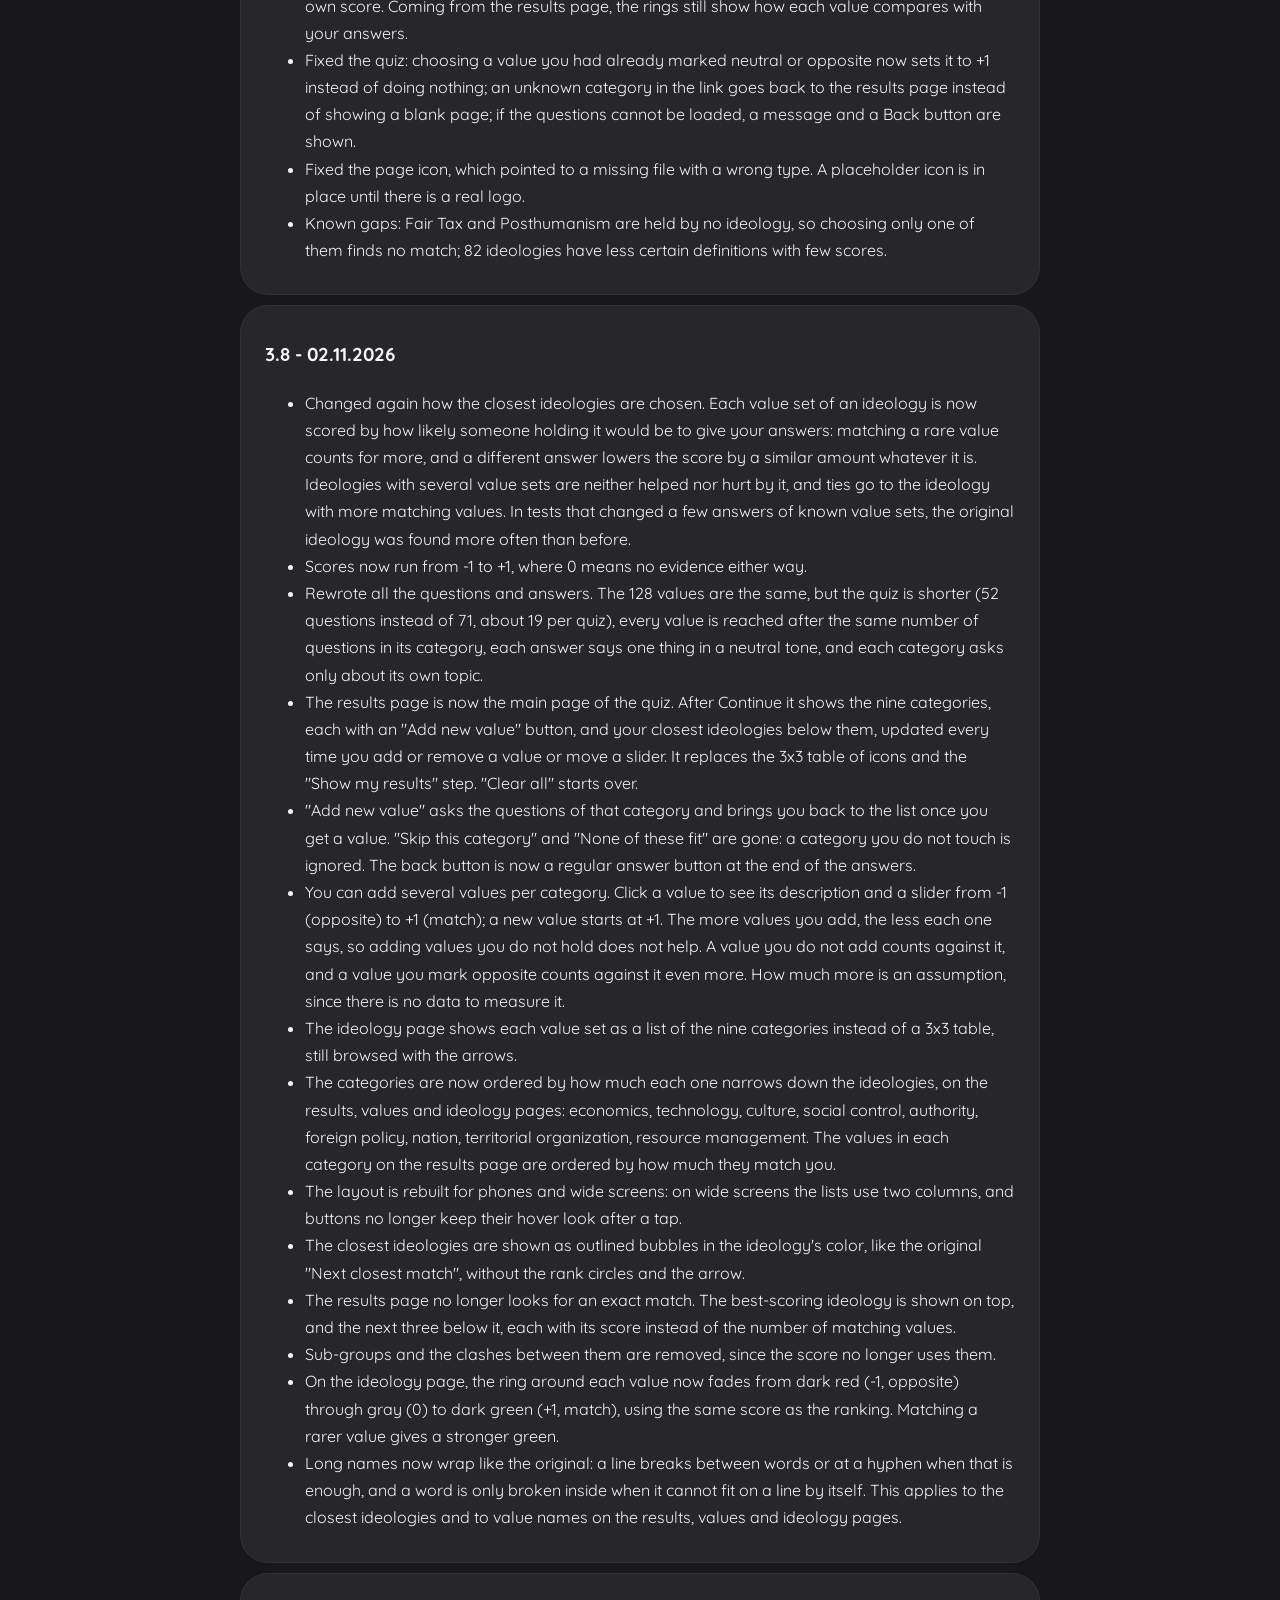
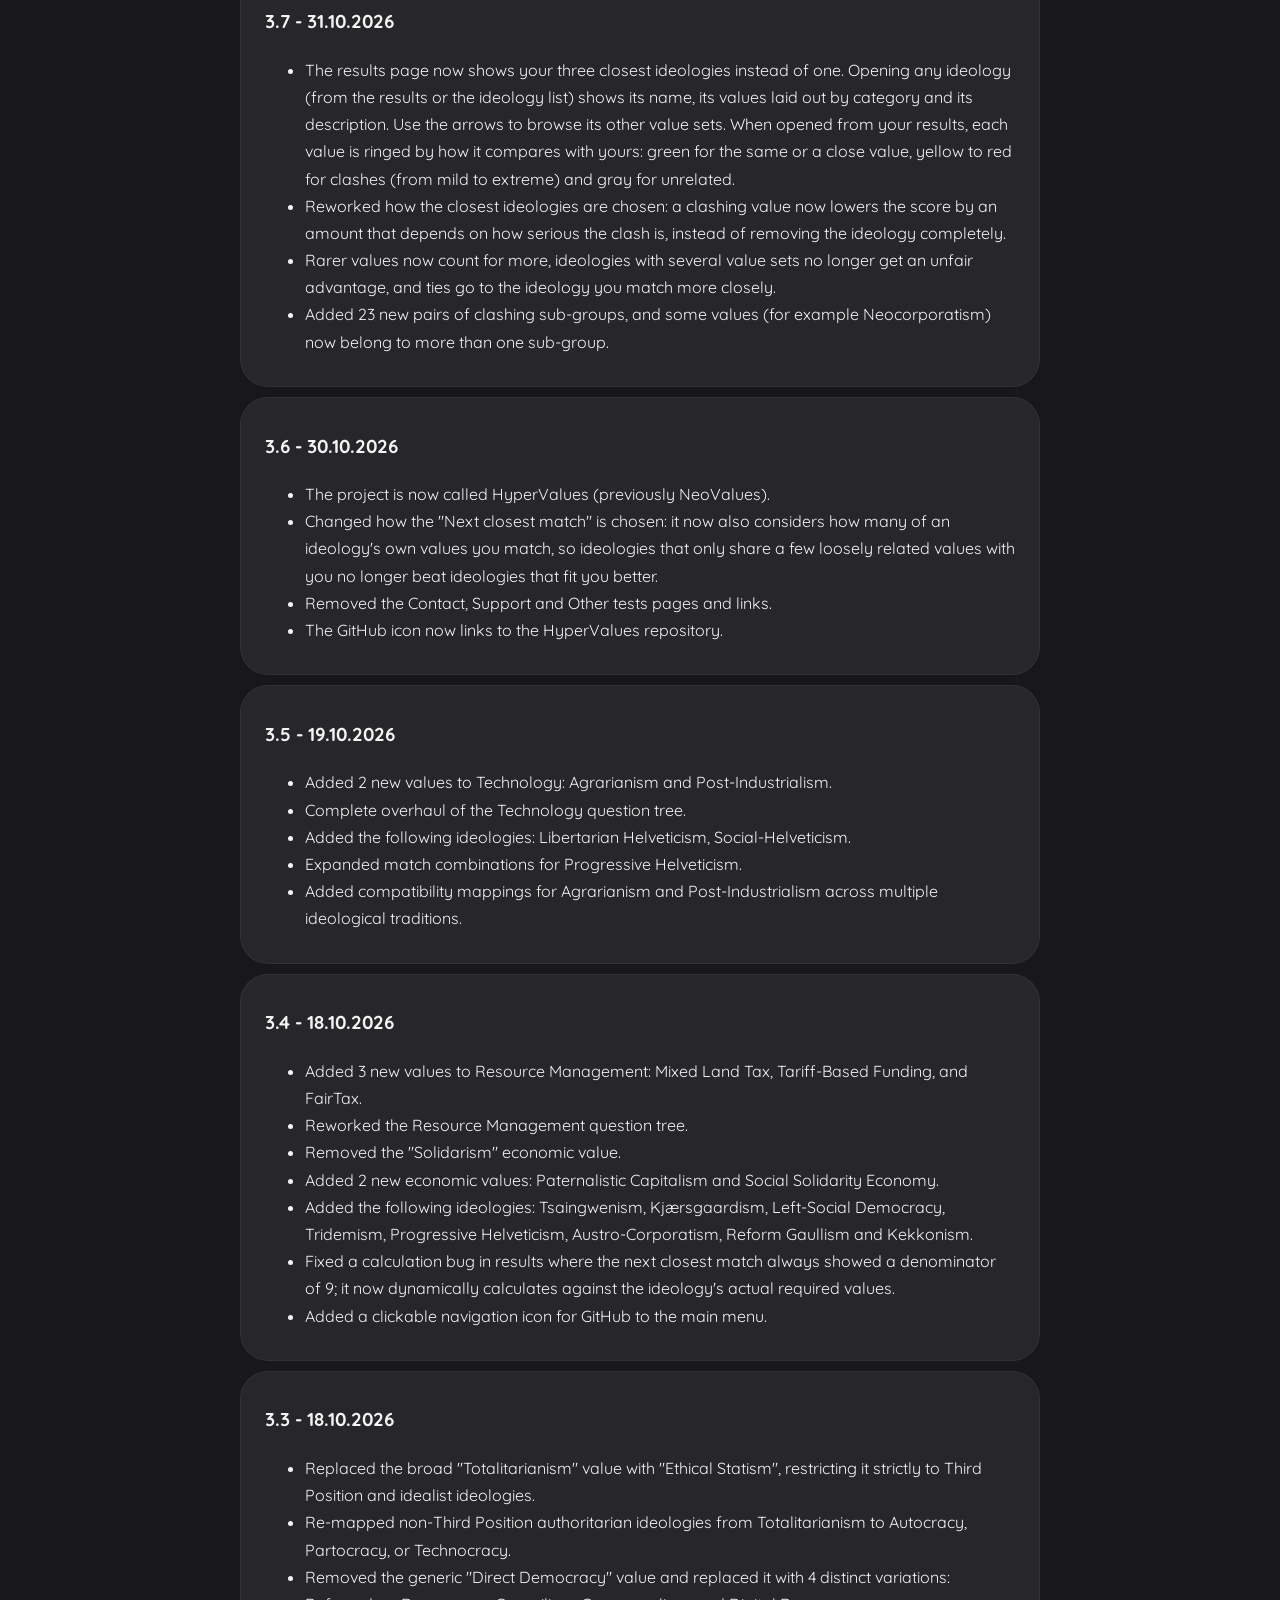
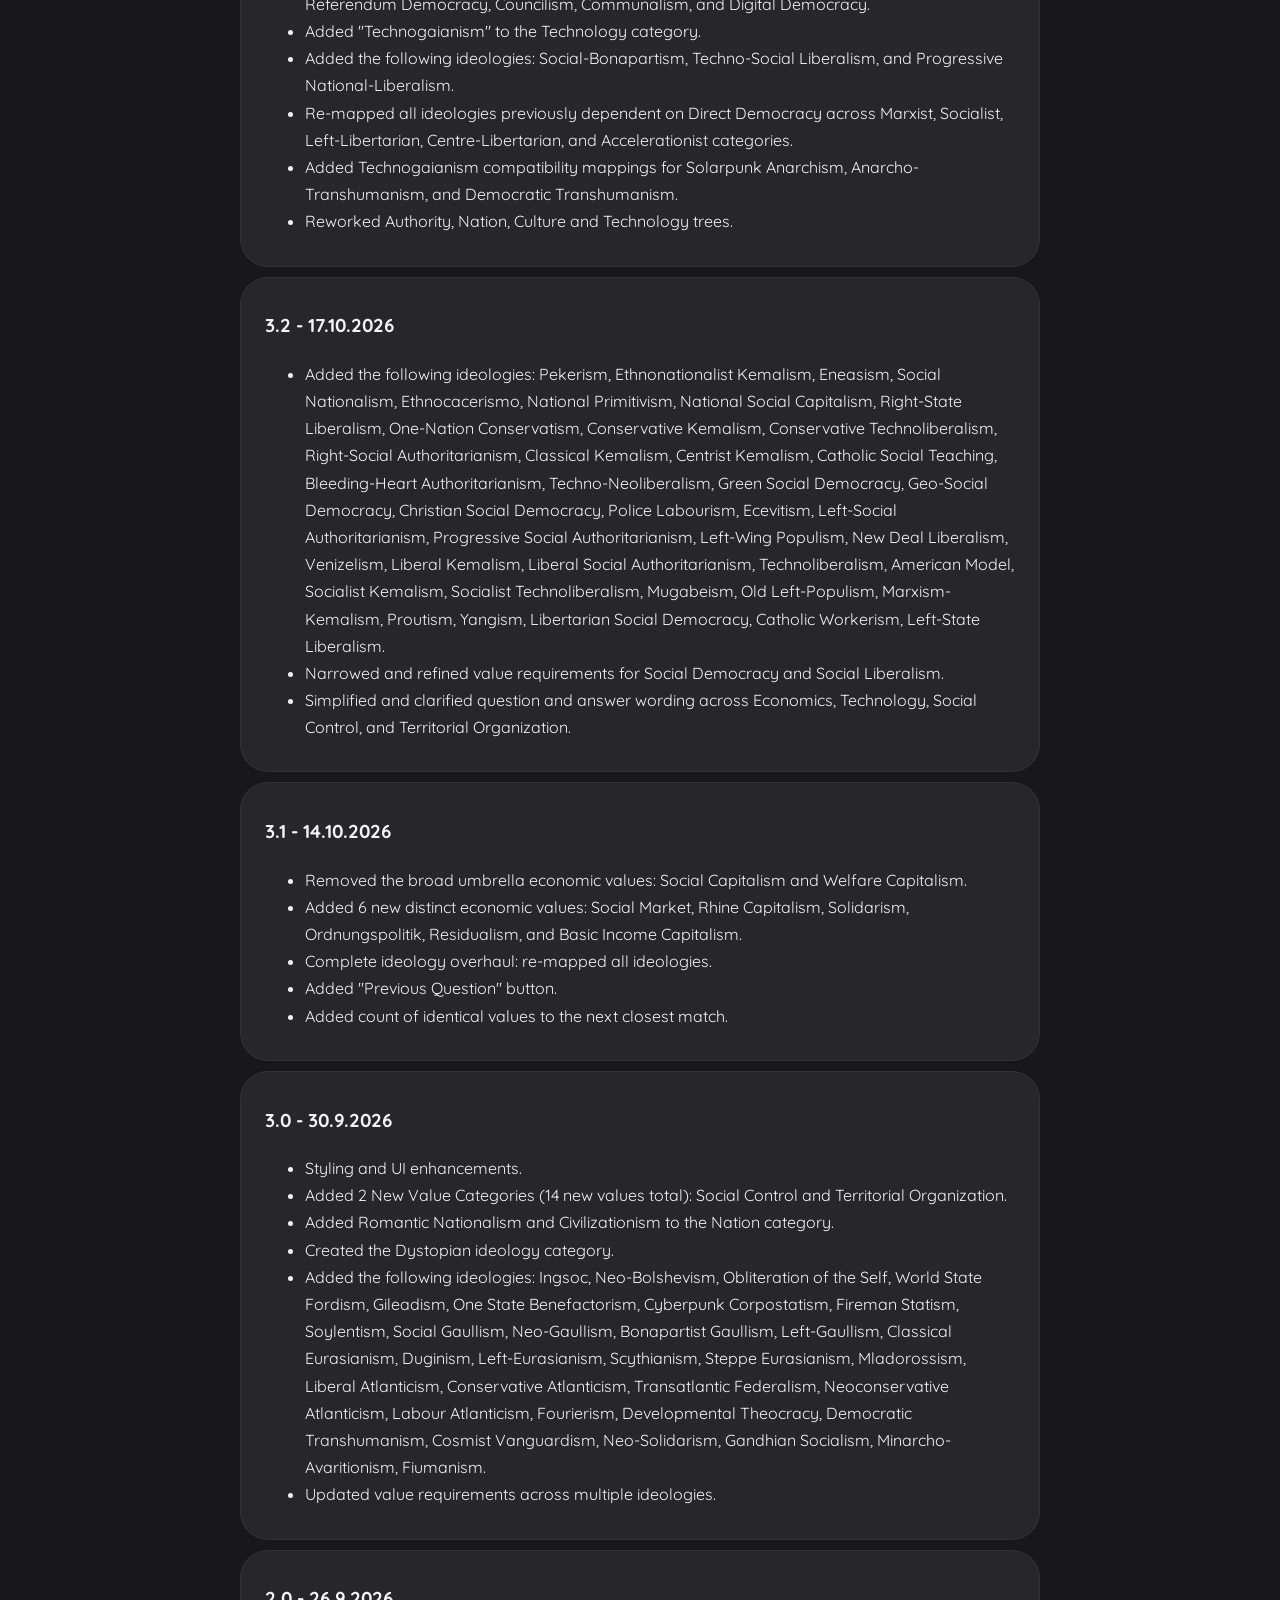
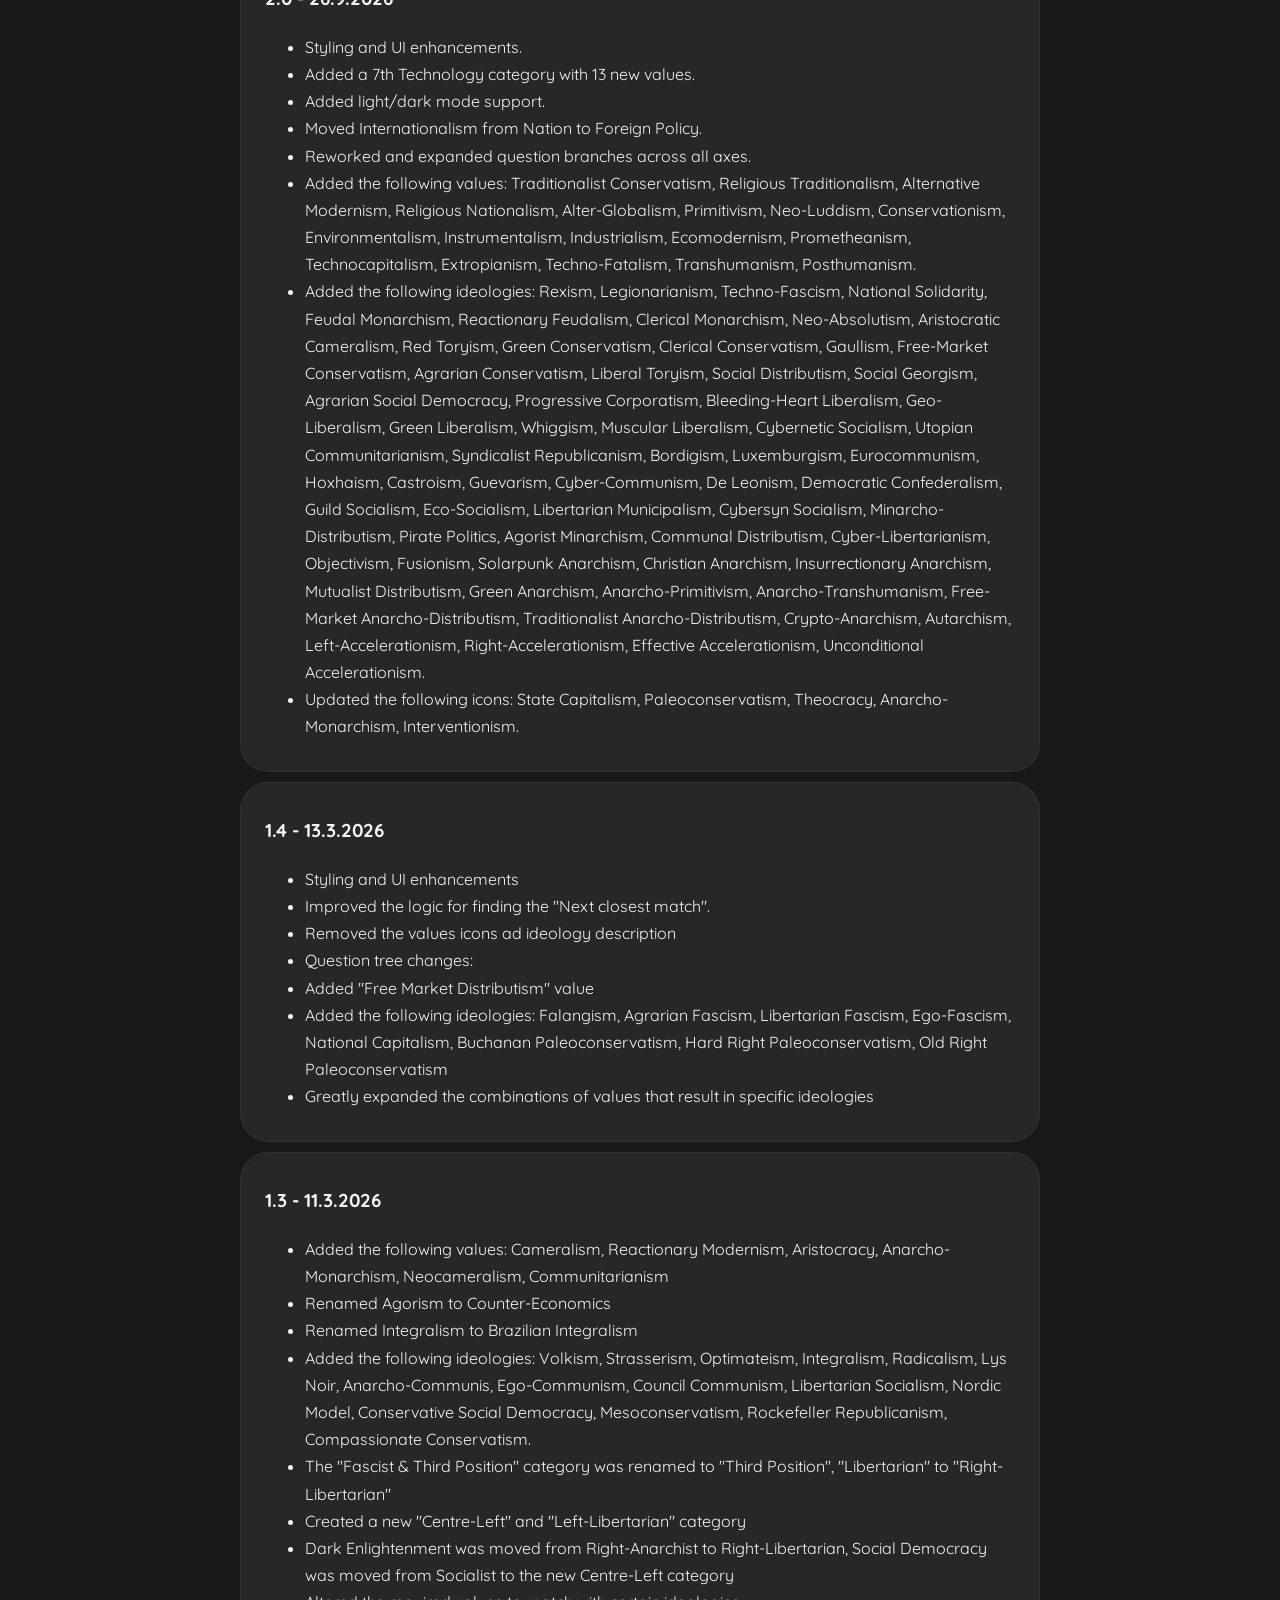
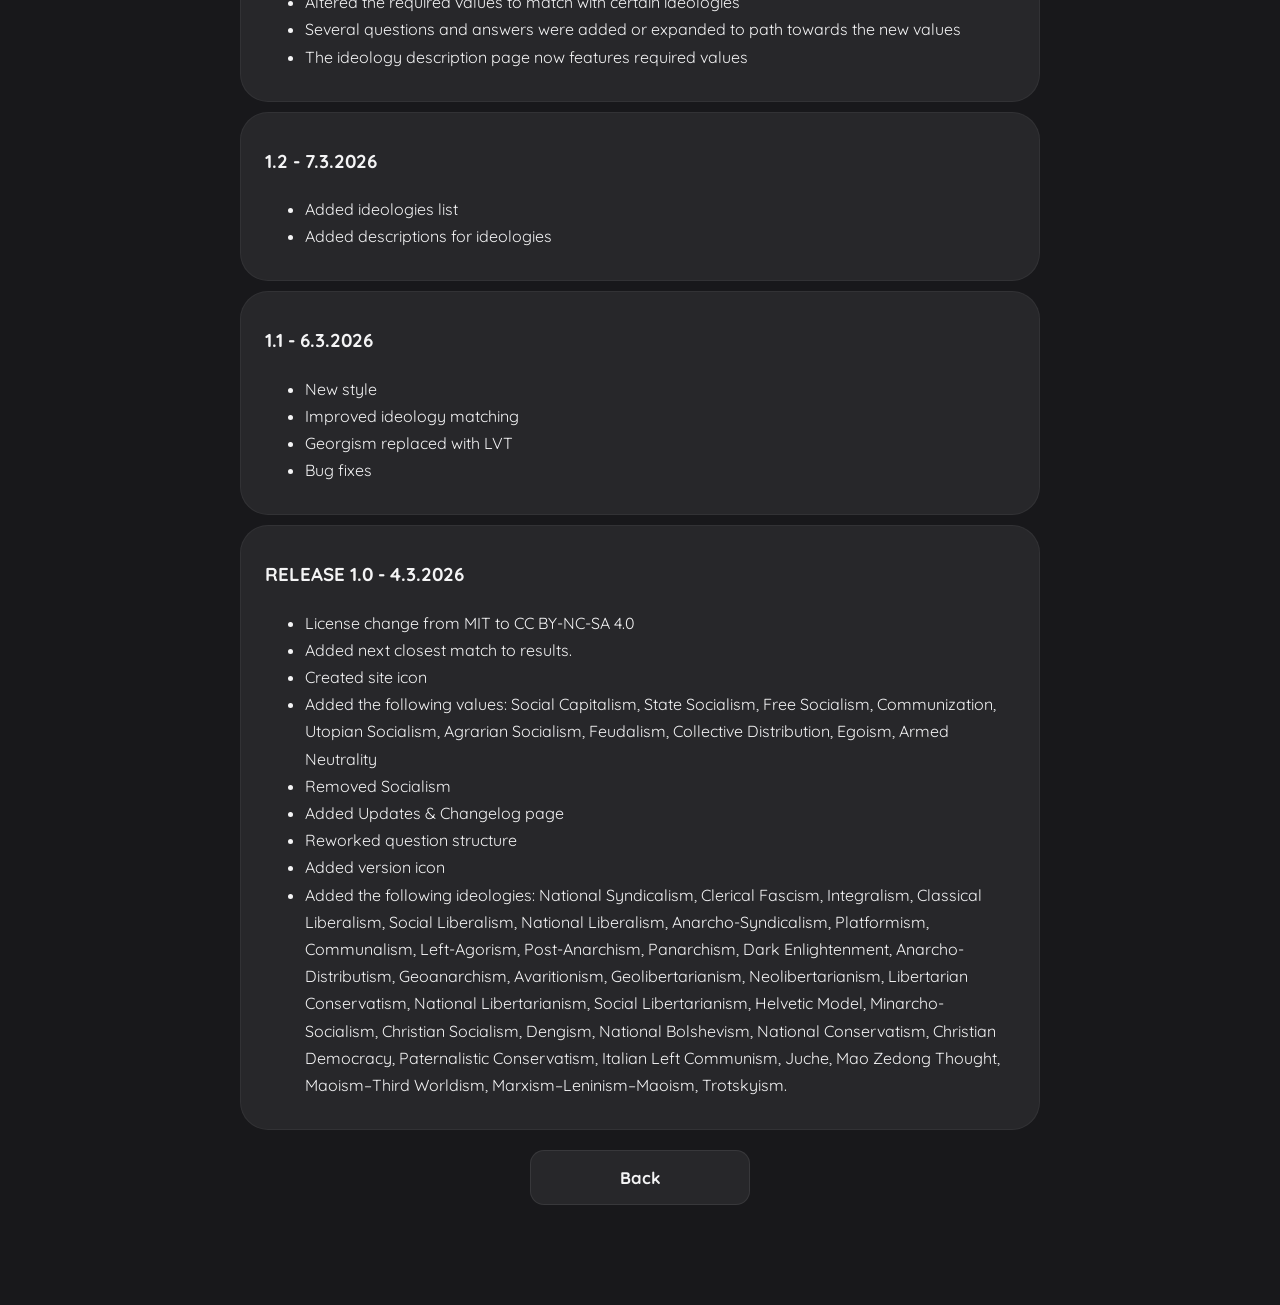
==== commit 4e22a42e: "Merge ac356bff404392f9e319dddbf2c0b62374bfa2dd into caf20ffed3dcf18119a76aa4fd4113d1c71b6d49" ====
--- a/changelog.html
+++ b/changelog.html
@@ -11,6 +11,54 @@
 <body>
     <div class="main-container">
         <h1>Changelog</h1>
+
+        <div class="description-box">
+            <h3>3.13.3 - 21.11.2026</h3>
+            <ul>
+                <li>Added National Radicalism, referring to the Polish National Radical Camp (ONR, 1934), to Third Position. Added its historical description, value combination, color and 23 estimated scoring positions.</li>
+            </ul>
+        </div>
+
+        <div class="description-box">
+            <h3>3.13.2 - 21.11.2026</h3>
+            <ul>
+                <li>1 ideology is added to Dystopian: Anarcho-Fascism, after Jonas Nilsson's 2017 book Anarcho-Fascism: Nature Reborn, with a definition written in the style of this project, a value set and 18 stances (10 it holds, 8 it opposes). The sources are the author's own definition and published summaries and reviews of the book. There are now 268 ideologies.</li>
+            </ul>
+        </div>
+
+        <div class="description-box">
+            <h3>3.13.1 - 20.11.2026</h3>
+            <ul>
+                <li>The heading "Next closest matches" is removed from the results page and from the downloaded pictures, and so is the note with the picture sizes under the Download image button.</li>
+                <li>The Download image button now works on iPhones and iPads and in the browsers inside apps such as TikTok, Reddit and Instagram, which do not save a file made by a script and block a second file. There the two pictures open in a window: press and hold a picture to save it, or use the Save / Share button. On iOS the pictures are also kept under the size limit of its canvas, so they are no longer blank at the biggest size. Other browsers still download both files directly.</li>
+                <li>The ideology page now shows every value of each category. The values its definition lists come first, from the one it matches most (+1) to the one it opposes most (-1); the values it does not list follow at 75% opacity with the stance the model guesses for them and the same ring as the listed values while you play, from the one it most likely matches to the one it most likely opposes (the guesses of the model), so no unlisted value stands between two listed ones.</li>
+            </ul>
+        </div>
+
+        <div class="description-box">
+            <h3>3.13 - 19.11.2026</h3>
+            <ul>
+                <li>A Discord link is added to the home page, next to the GitHub link.</li>
+                <li>26 values from NeoValues 4.x are added, with their icons (the ones made with AI are marked as such on their page): Participatory Economics, Corporatocracy, Hierarchical Communism, Cybernetic Socialism and Ghent System (economics); Regressive Taxation and State Enterprise Revenue (resource management); Secular Humanism and Amoralism (culture); Syndicracy, Demarchy, Polycentrism, Oligarchy, Semi-Constitutional Monarchy and Ochlocracy (authority); Multiculturalism (nation); Irredentism, Pacifism and Mercantilism (foreign policy); Convivialism (technology); Retributivism and Reputationalism (social control); Subsidiarity, Suzerainty, Anti-Organizationalism and Patchwork (territorial organization). There are now 154 values.</li>
+                <li>29 ideologies from NeoValues 4.x are added, each with a definition written in the style of this project and its own stances: Nationalist Kemalism, National Collectivism, Nazi-Maoism, Savinkovism, Mosleyism, Revolutionary Nationalism, Monarquia Syndicalista, Serenissimism, Paleoconservatism, Putinism, Post-Soviet Autocracy, Davos System, Left Kemalism, Longism, Liberal Imperialism, Liberal Meritocracy, American Technocracy, Fabian Socialism, Ujamaa, National Communism, Cosmopolitan Distributism, Cyber-Federalism, Yarvinism, Landianism, Ego-Mutualism, Agorism, Soylentism, Burgundian System and Russian Imperial Cult. Soylentism had a definition but no stances and could not be a result; it now can. The ideologies the source dropped in its own 4.0 and 4.2 changes are kept here. There are now 266 ideologies.</li>
+                <li>The new values were given to ideologies that already existed: 207 stances were added to 113 ideologies (63 where the source lists the value for the ideology, 144 where the ideology's own definition opposes it). The stances grew from 1654 to 2325. Ideologies with 4 stances or fewer went from 9 to 5.</li>
+                <li>10 icons of existing values are replaced with the ones from NeoValues 4.2: Aristocracy, Minarchism, Stratocracy, Conservatism, Paleoconservatism, Cameralism, Confiscatory Taxation, Collective Distribution, Mixed Land Value Tax and Legal Moralism. Their icon sources are updated too, and the icons made with AI are marked as such.</li>
+                <li>Instrumentalism and Posthumanism are now held by ideologies (Putinism, Yarvinism, Longism, Fabian Socialism and others; Landianism) and are in the quiz. Only FairTax is still held by no ideology and is still out of the quiz.</li>
+                <li>The quiz has 51 questions instead of 48. Authority, territorial organization and resource management are reorganized so that the new values fit, the values most chosen stay near the top, and every question splits the values under it into options of similar weight. Public services can be funded without taxes by state enterprises, tax burdens that tilt toward the rich or the poor have their own question, a state may be ruled by elected representatives, by citizens directly, by a ruling few, by one leader or party, or by no one, and local power asks about towns, patchwork city-states and the lowest competent level. The text of 11 options was rewritten so that it uses the words of the definitions below it.</li>
+            </ul>
+        </div>
+
+        <div class="description-box">
+            <h3>3.12 - 18.11.2026</h3>
+            <ul>
+                <li>The ranking now guesses the stances that are missing from the table. For every value an ideology does not list, the page works out how likely that ideology is to support or oppose it, and an answer that is close to a likely guess costs that ideology less than an answer to a value it never mentions. The guess pools two kinds of evidence into one weighted average: the share of the 15 ideologies with the most similar names and definitions that support or oppose the value, and the values the ideology does list that go together with it, or against it, in the table. There is nothing to train: the guesses are rebuilt from data.js when the page loads (about 0.2 seconds), so adding an ideology or a value is enough. The small network that was tried for this is kept in archive/completion-network.</li>
+                <li>214 ideology definitions are rewritten. Each states what the ideology holds on its own terms, without comparing it with other ideologies, and now names the values it takes a position on. The definitions are what the guesses read, so a clearer definition gives better guesses.</li>
+                <li>89 value definitions are rewritten: longer, and without the names of other values. Neocorporatism (bargaining among unions, employers and the state over the whole economy) and Rhine capitalism (stakeholder governance and co-determination inside the firm) are now described as different things.</li>
+                <li>The quiz has 48 questions instead of 52: four questions that only split a dominant option from a small one are gone, and their values are one question higher. The text of the options of seven questions (the funding of public services, the tax rate, the level of political power, how far the capital controls, how to stay out of other countries' affairs, the attitude to technology and who owns businesses and land) now names what the options lead to.</li>
+                <li>The stances grew from 1571 to 1654: 84 were added to 50 ideologies, each one only where the definition says the ideology holds or opposes the value, and one was removed (Austro-Corporatism no longer holds Rhine Capitalism, which its definition does not describe). Ideologies with 4 stances or fewer went from 33 to 9. FairTax, Instrumentalism and Posthumanism are still held by no ideology and are still out of the quiz.</li>
+                <li>node tools/check_scoring.js now checks that every ideology has a definition and that the model builds quickly. The guesses are tested with simulated answers, not with real answers. Answers that fit no ideology still give the best one a share, and with many values the best ideology can look more certain than it is.</li>
+            </ul>
+        </div>
 
         <div class="description-box">
             <h3>3.11 - 11.11.2026</h3>
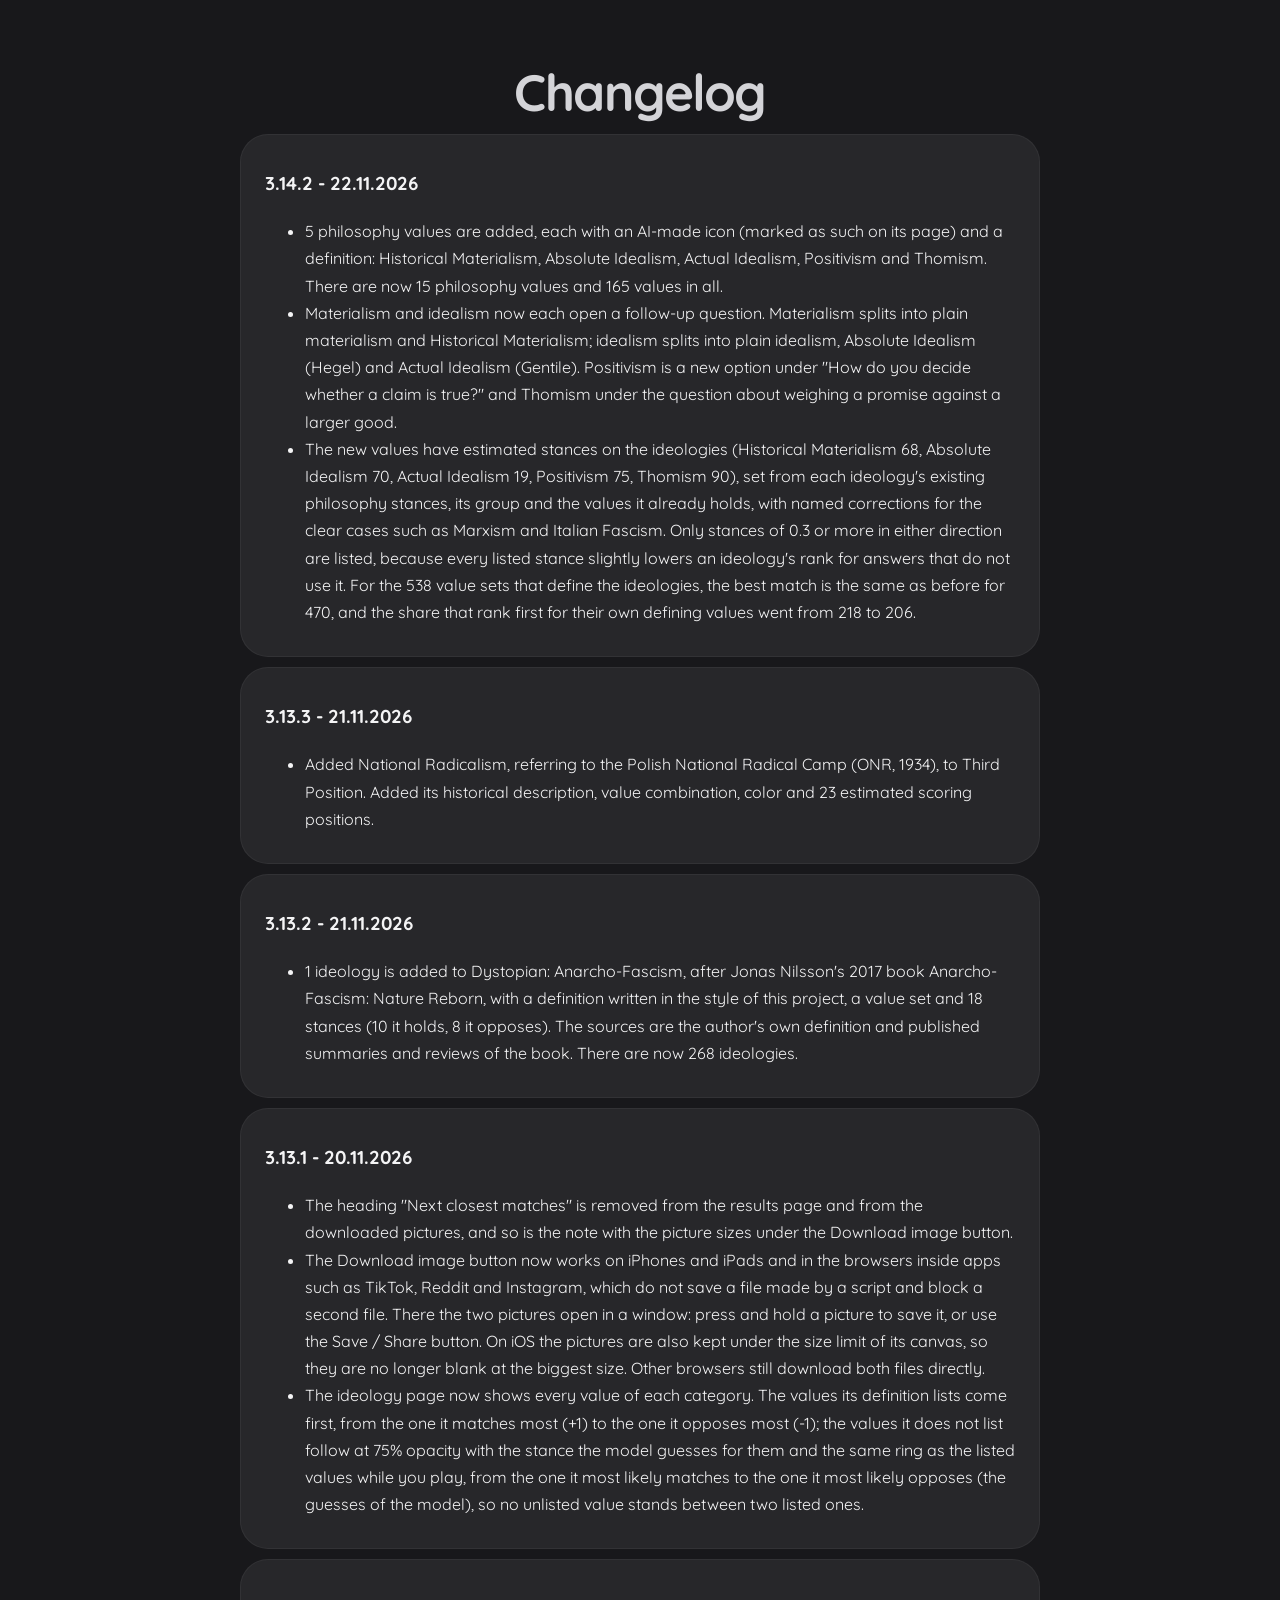
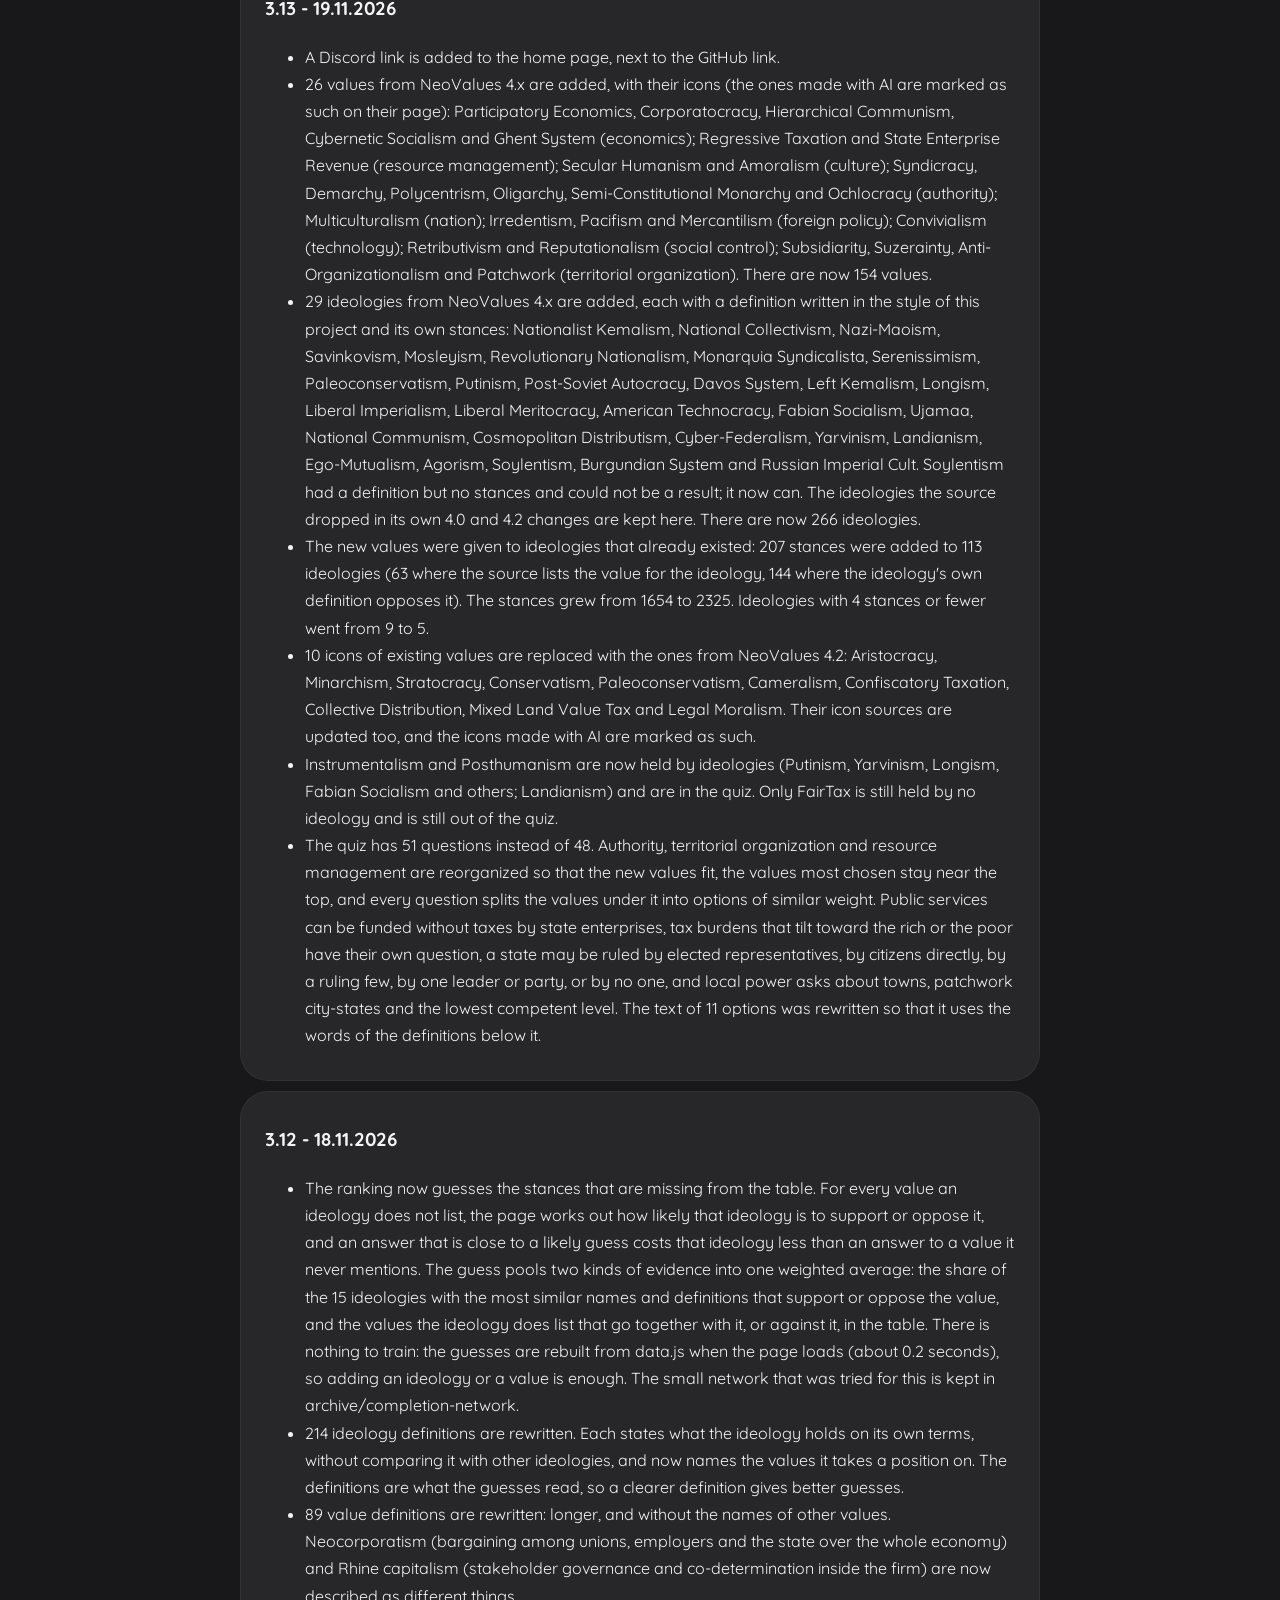
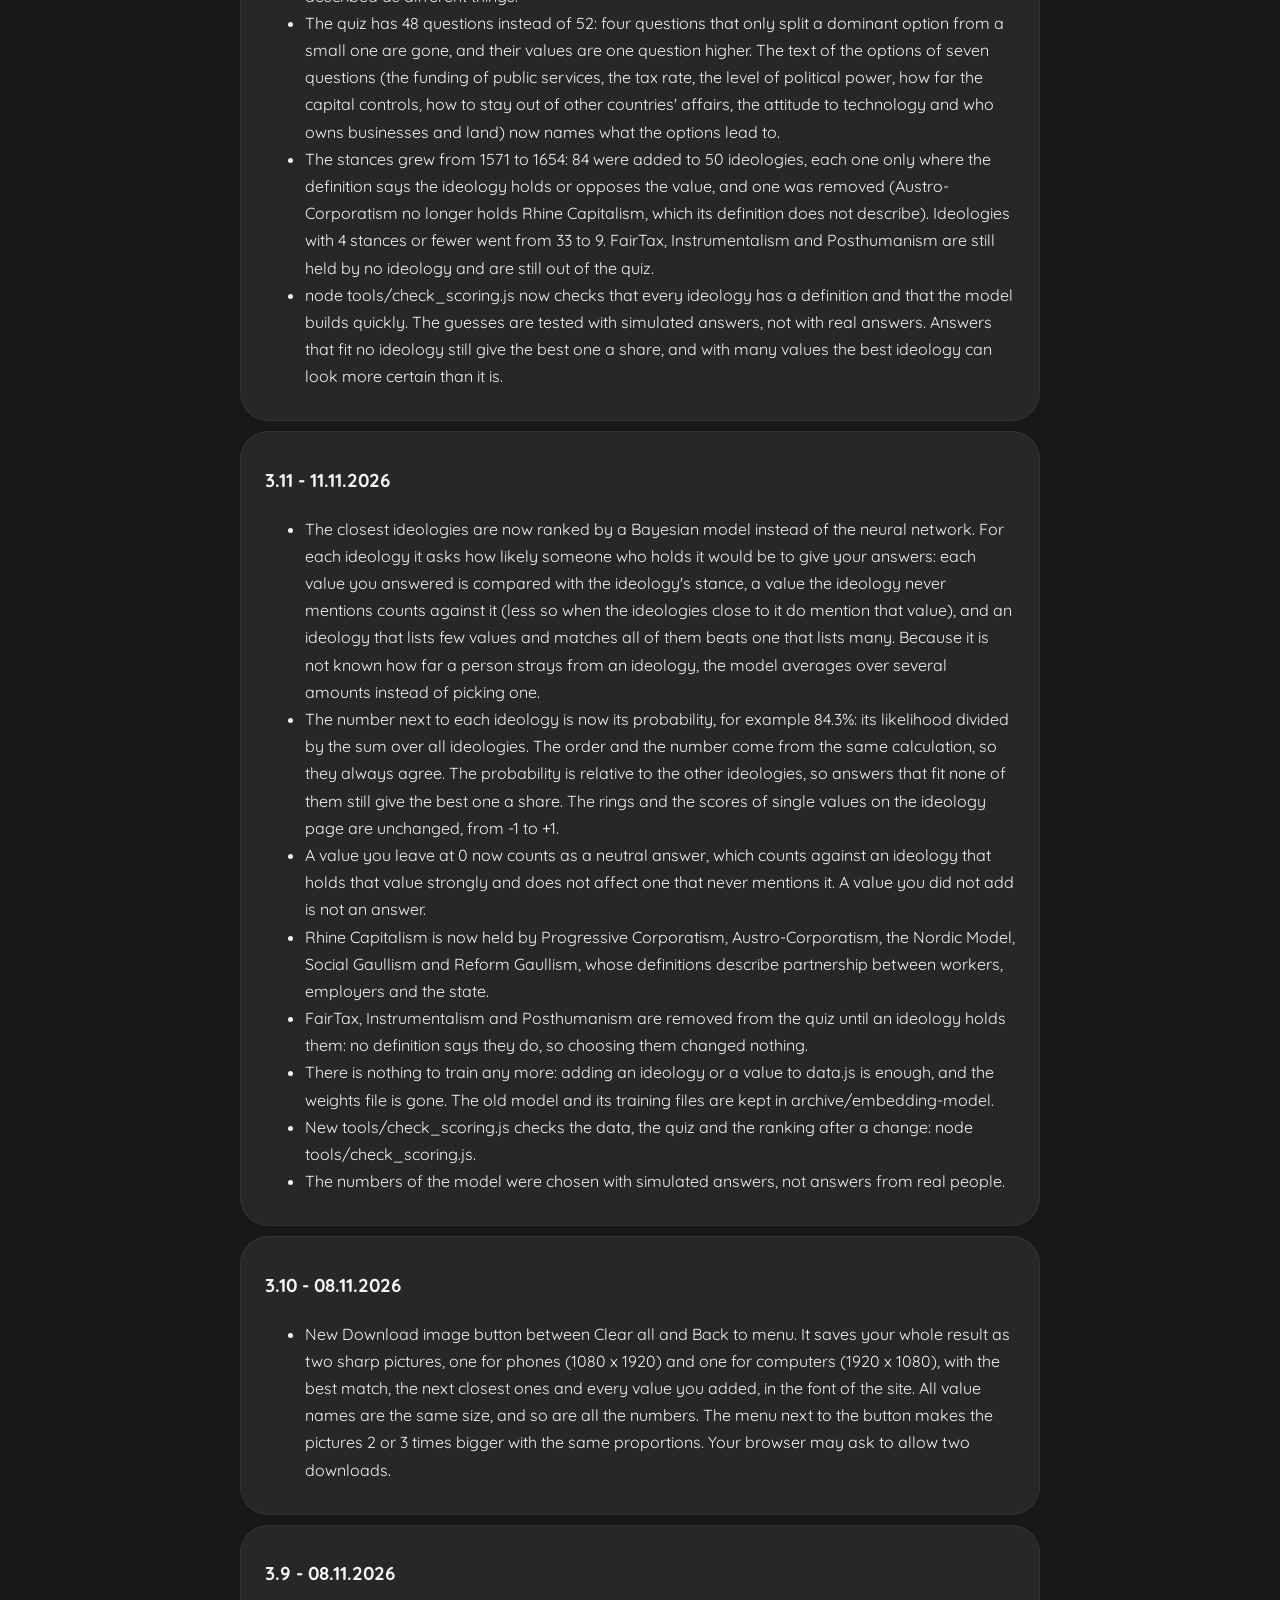
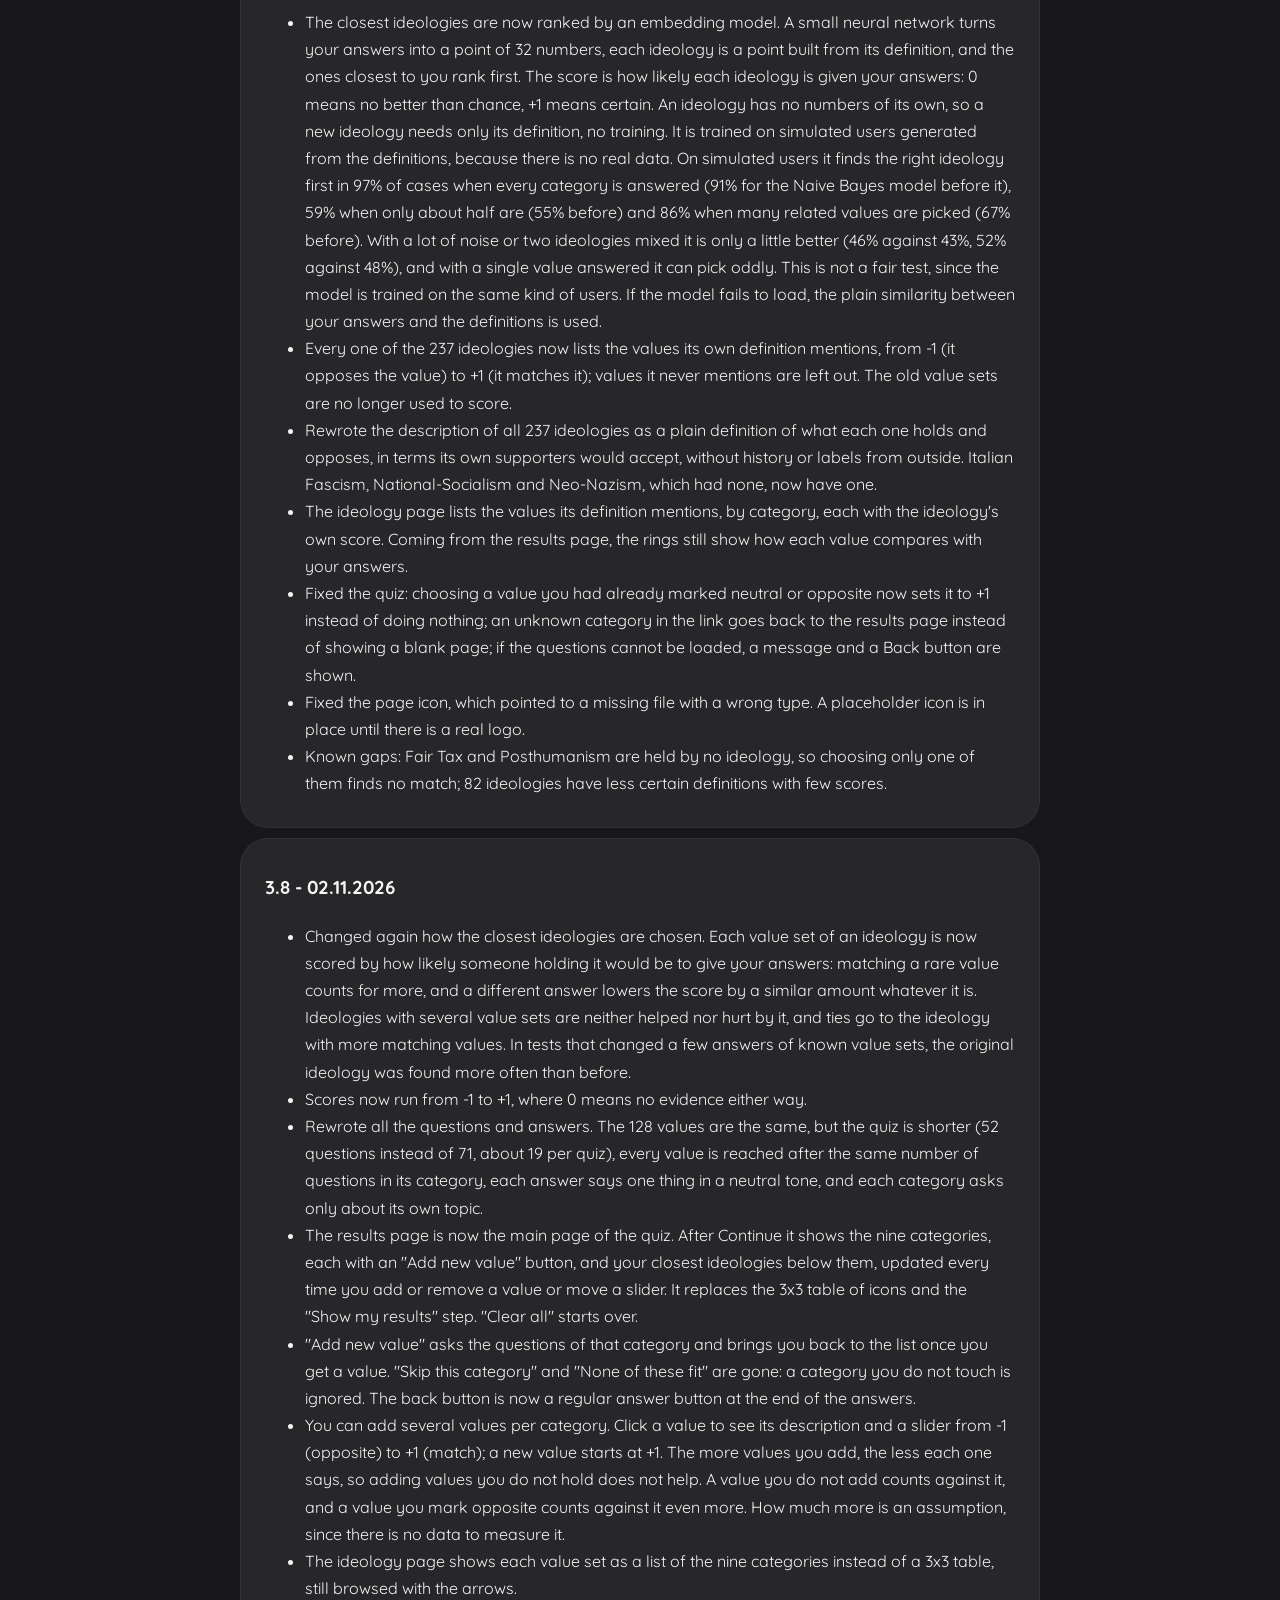
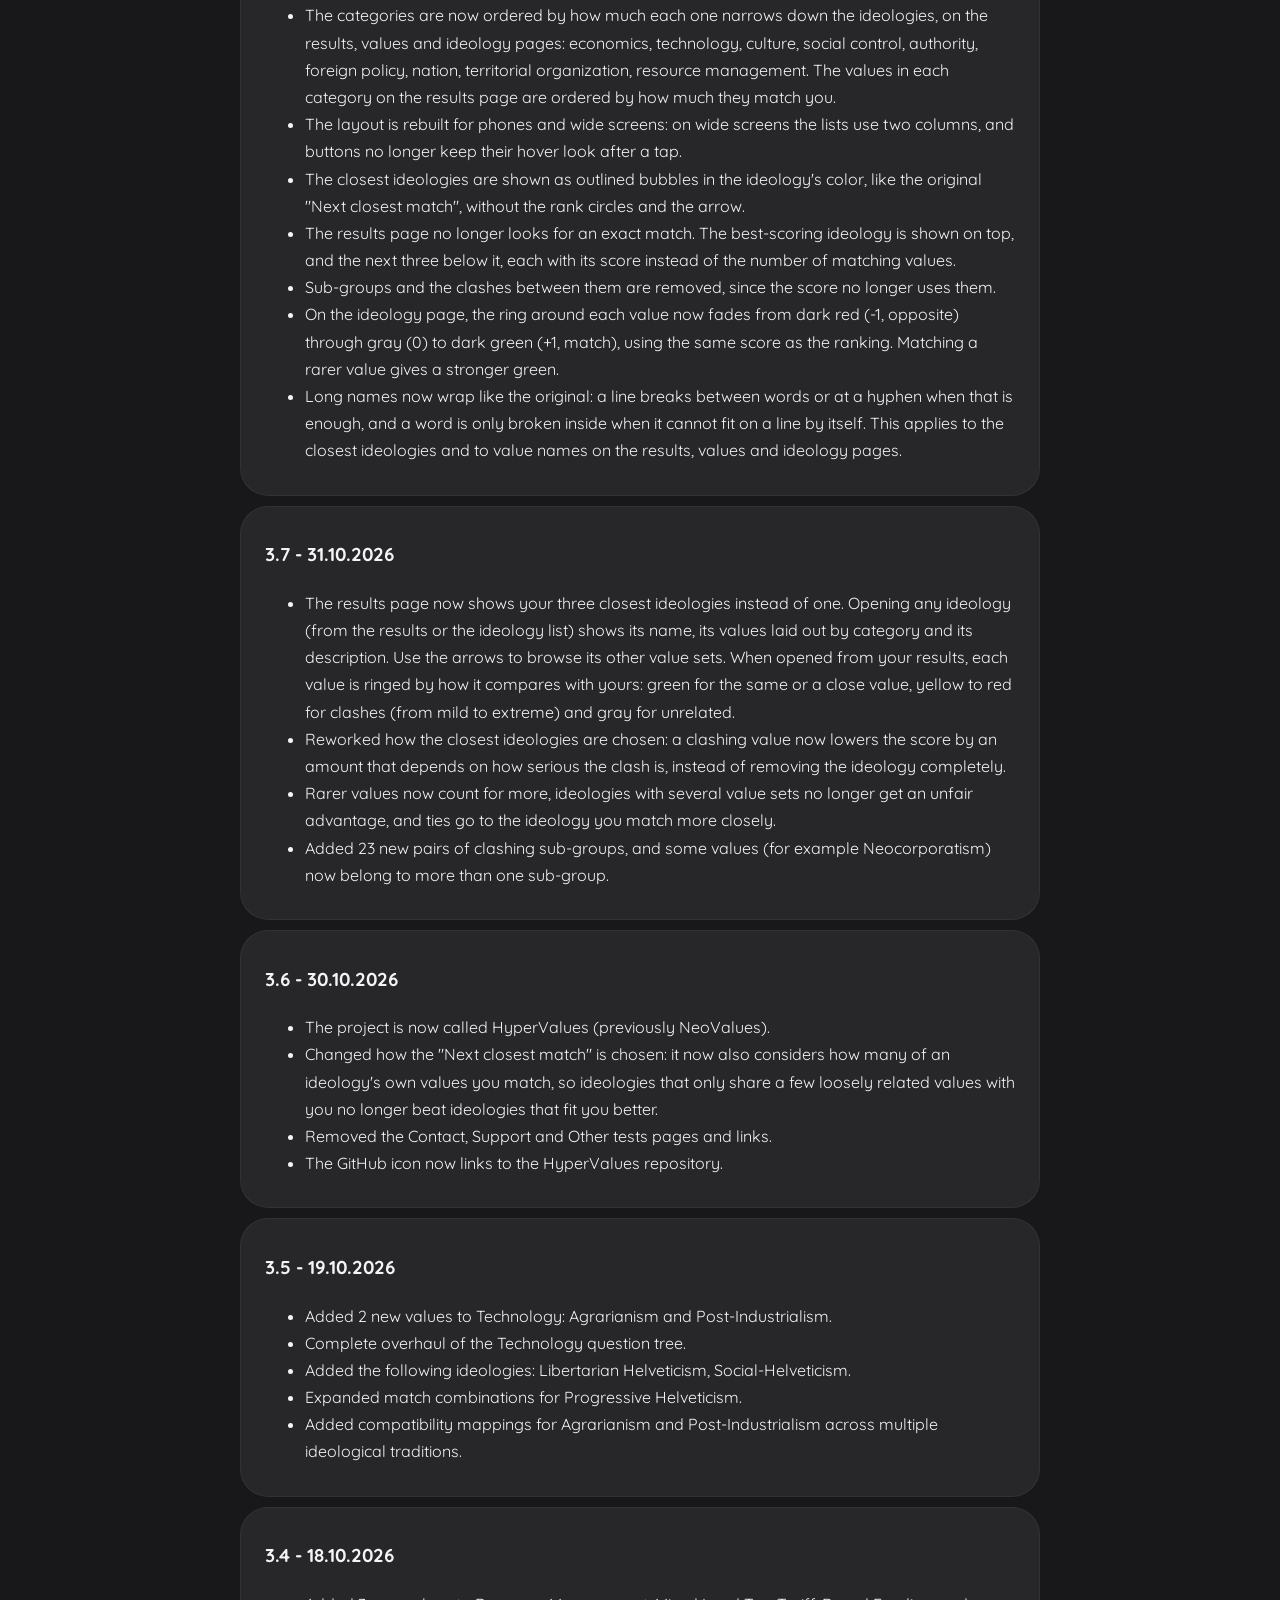
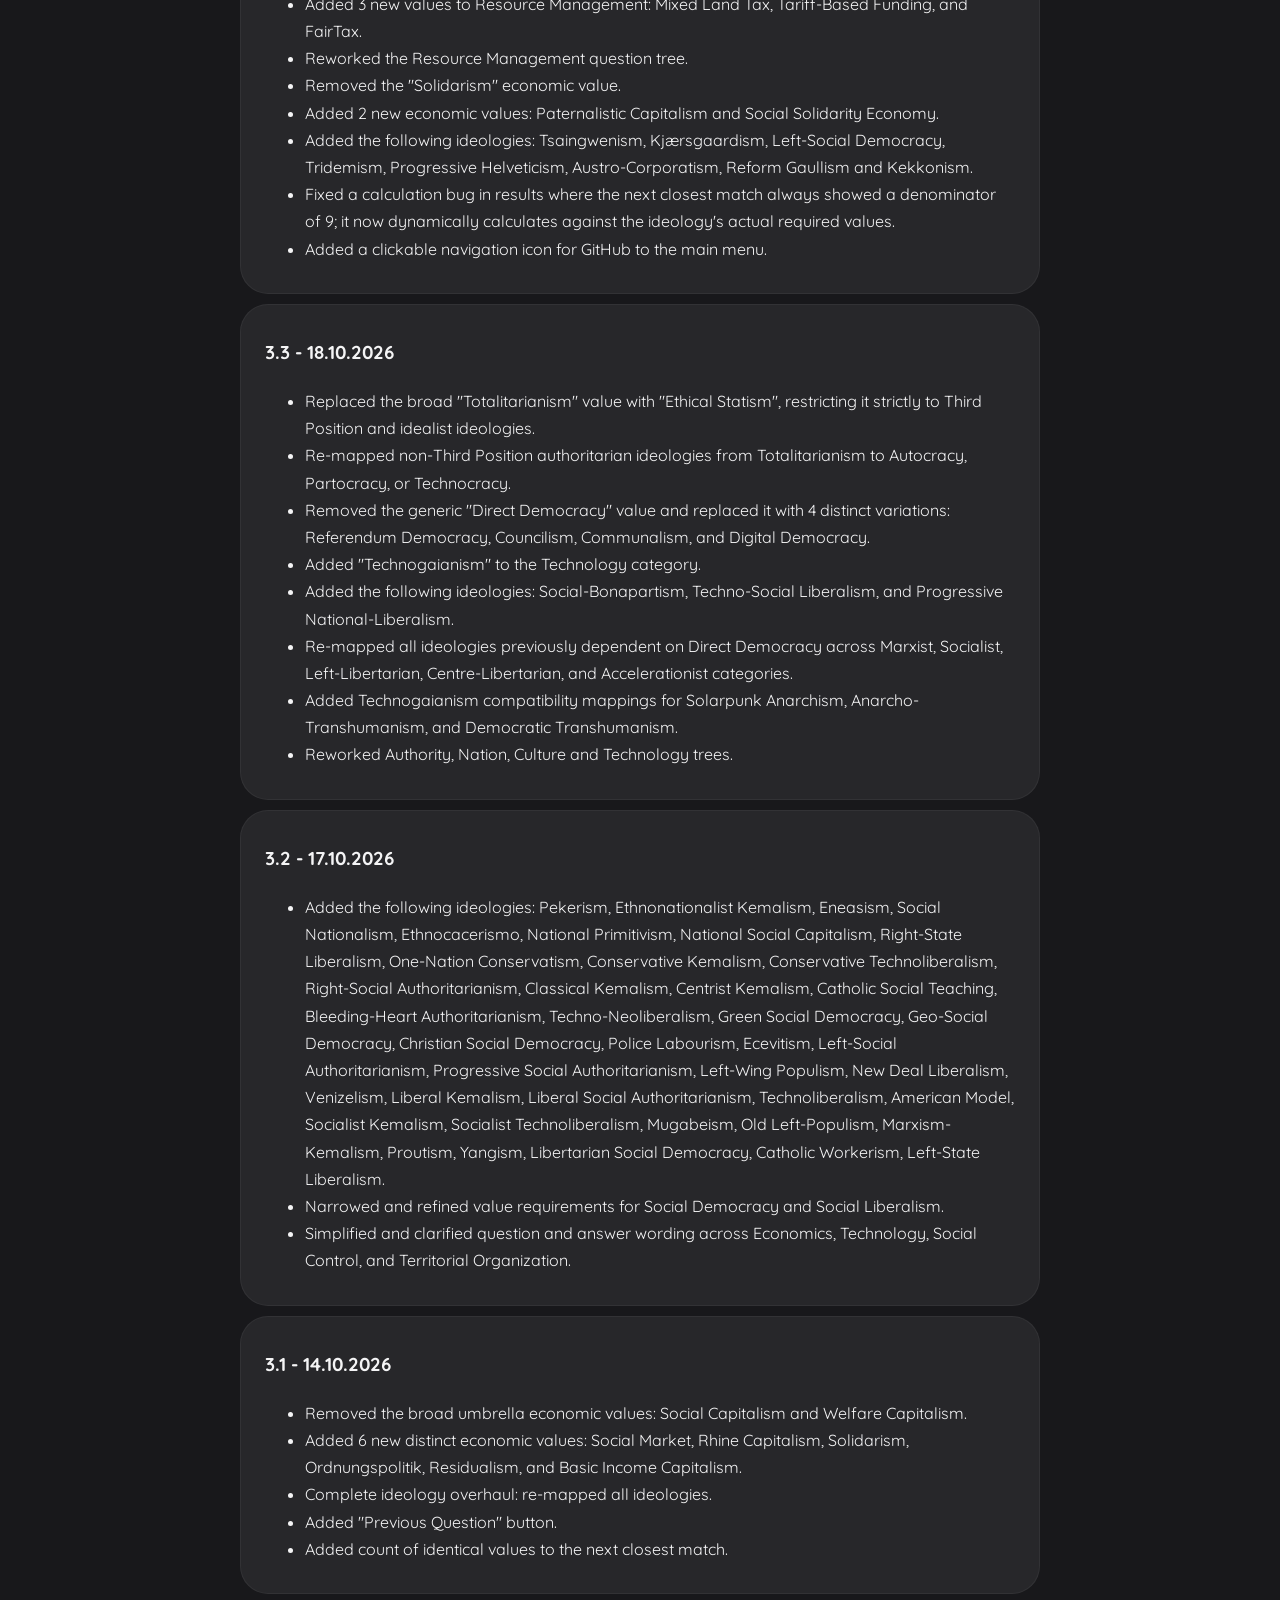
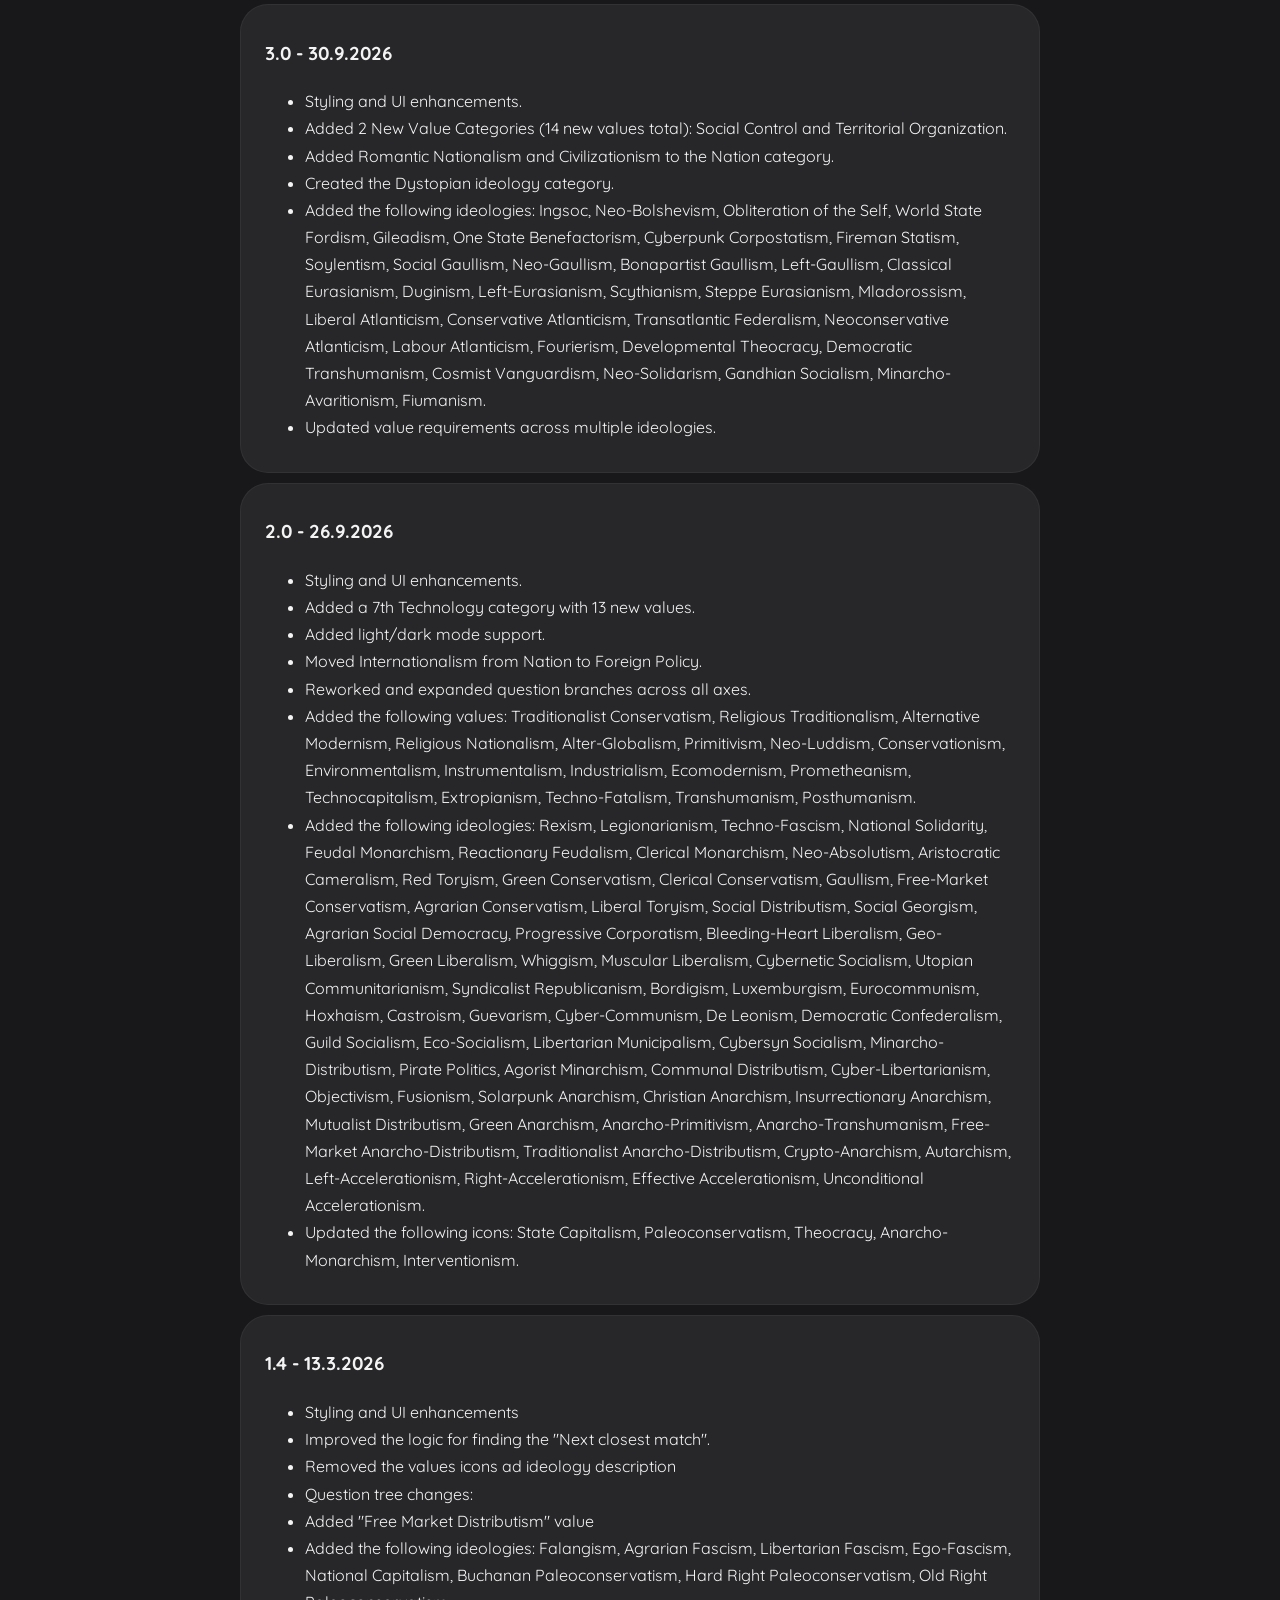
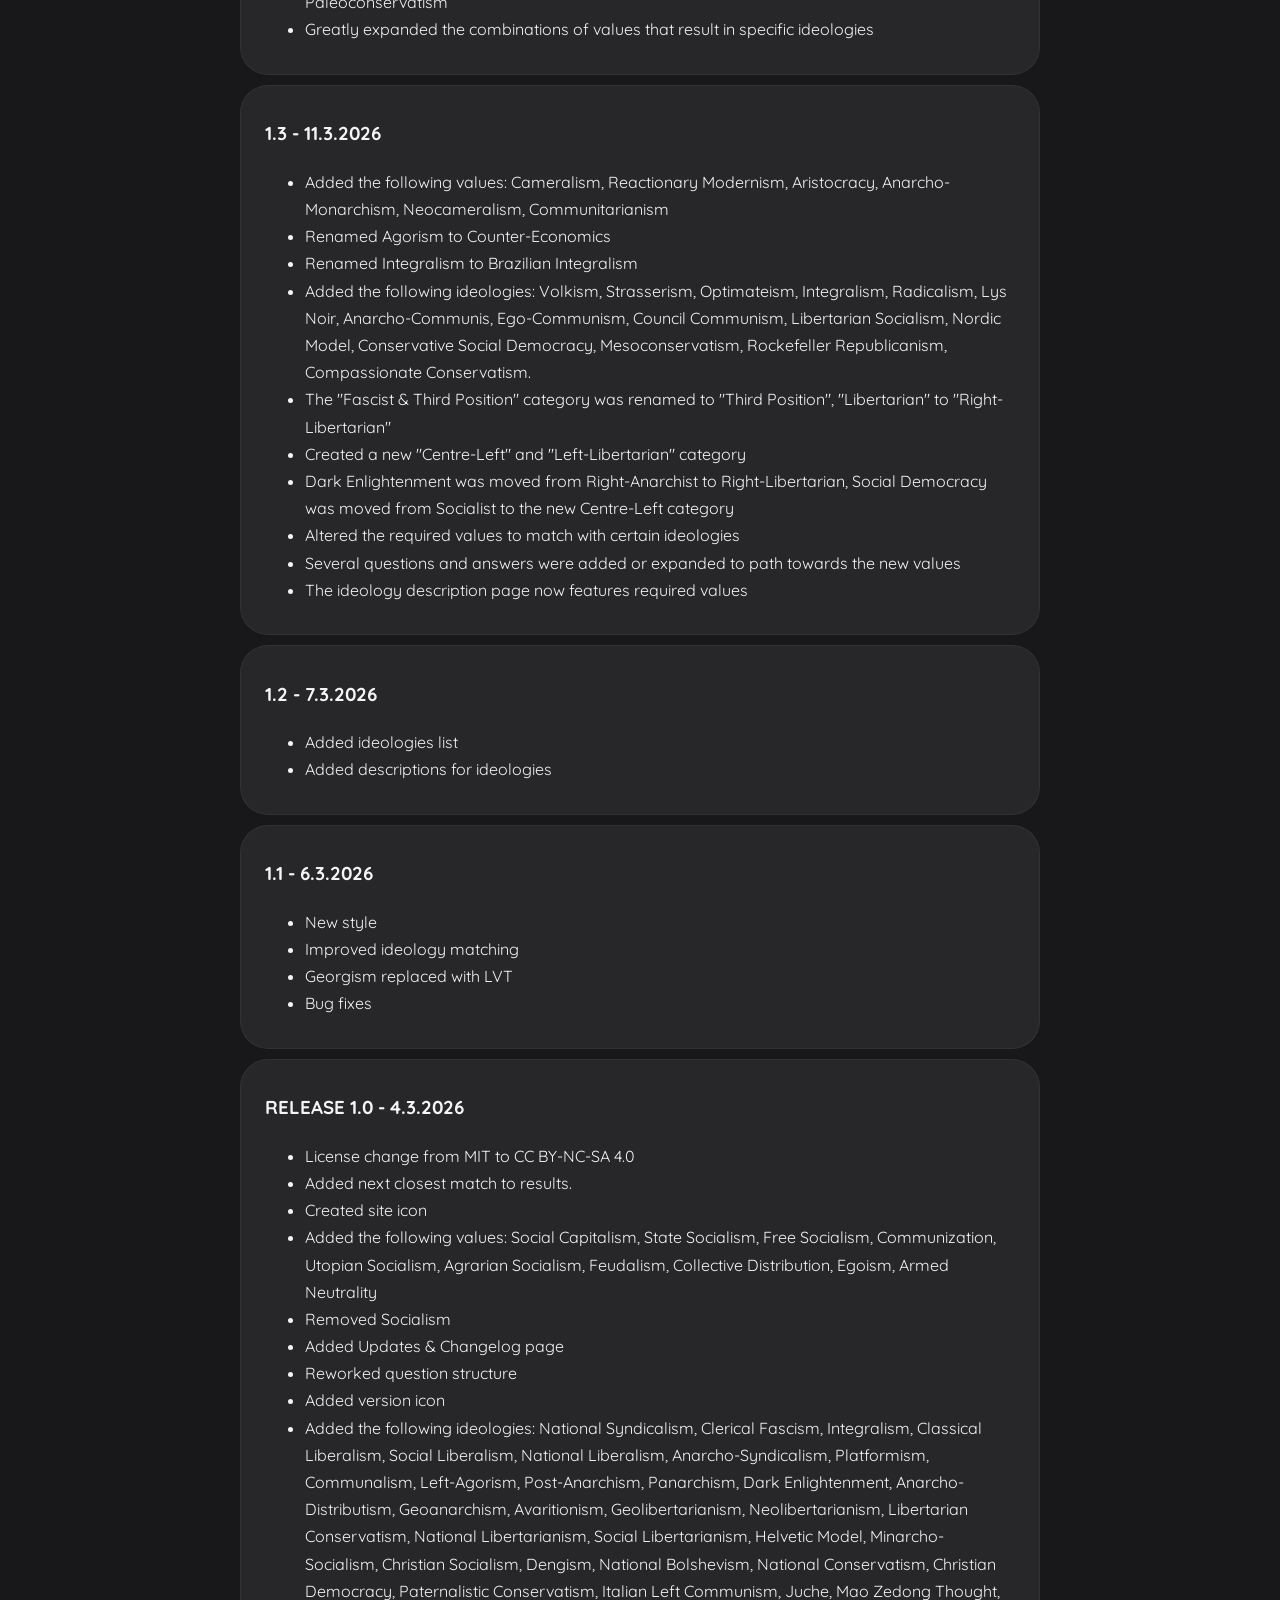
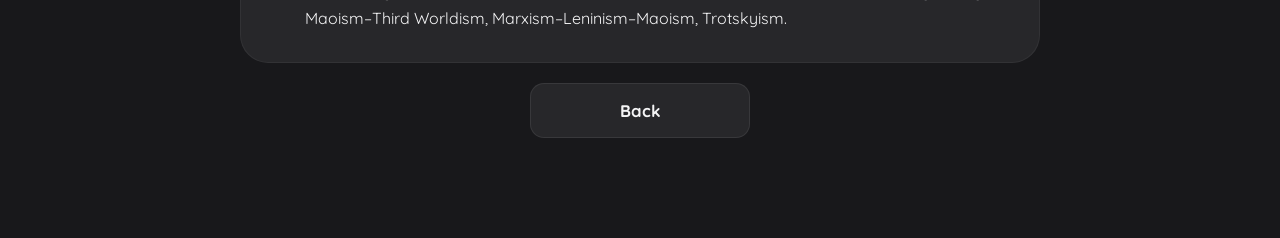
==== commit 447546fe: "Merge 508722870d2fd85e541ca80a8f97cf7bab1d62fd into e43aefae271e3e0f9e3168addabda25dea64f2af" ====
--- a/changelog.html
+++ b/changelog.html
@@ -11,6 +11,15 @@
 <body>
     <div class="main-container">
         <h1>Changelog</h1>
+
+        <div class="description-box">
+            <h3>3.14.2 - 22.11.2026</h3>
+            <ul>
+                <li>5 philosophy values are added, each with an AI-made icon (marked as such on its page) and a definition: Historical Materialism, Absolute Idealism, Actual Idealism, Positivism and Thomism. There are now 15 philosophy values and 165 values in all.</li>
+                <li>Materialism and idealism now each open a follow-up question. Materialism splits into plain materialism and Historical Materialism; idealism splits into plain idealism, Absolute Idealism (Hegel) and Actual Idealism (Gentile). Positivism is a new option under "How do you decide whether a claim is true?" and Thomism under the question about weighing a promise against a larger good.</li>
+                <li>The new values have estimated stances on the ideologies (Historical Materialism 68, Absolute Idealism 70, Actual Idealism 19, Positivism 75, Thomism 90), set from each ideology's existing philosophy stances, its group and the values it already holds, with named corrections for the clear cases such as Marxism and Italian Fascism. Only stances of 0.3 or more in either direction are listed, because every listed stance slightly lowers an ideology's rank for answers that do not use it. For the 538 value sets that define the ideologies, the best match is the same as before for 470, and the share that rank first for their own defining values went from 218 to 206.</li>
+            </ul>
+        </div>
 
         <div class="description-box">
             <h3>3.13.3 - 21.11.2026</h3>
--- a/style.css
+++ b/style.css
@@ -932,3 +932,15 @@
     color: var(--text-dim);
     text-align: center;
 }
+
+#customBadge {
+    background-color: #8b5cf6;
+    color: white;
+    font-size: 12px;
+    font-weight: bold;
+    padding: 4px 9px;
+    border-radius: 5px;
+    margin-left: 8px;
+    vertical-align: middle;
+    letter-spacing: 1px;
+}
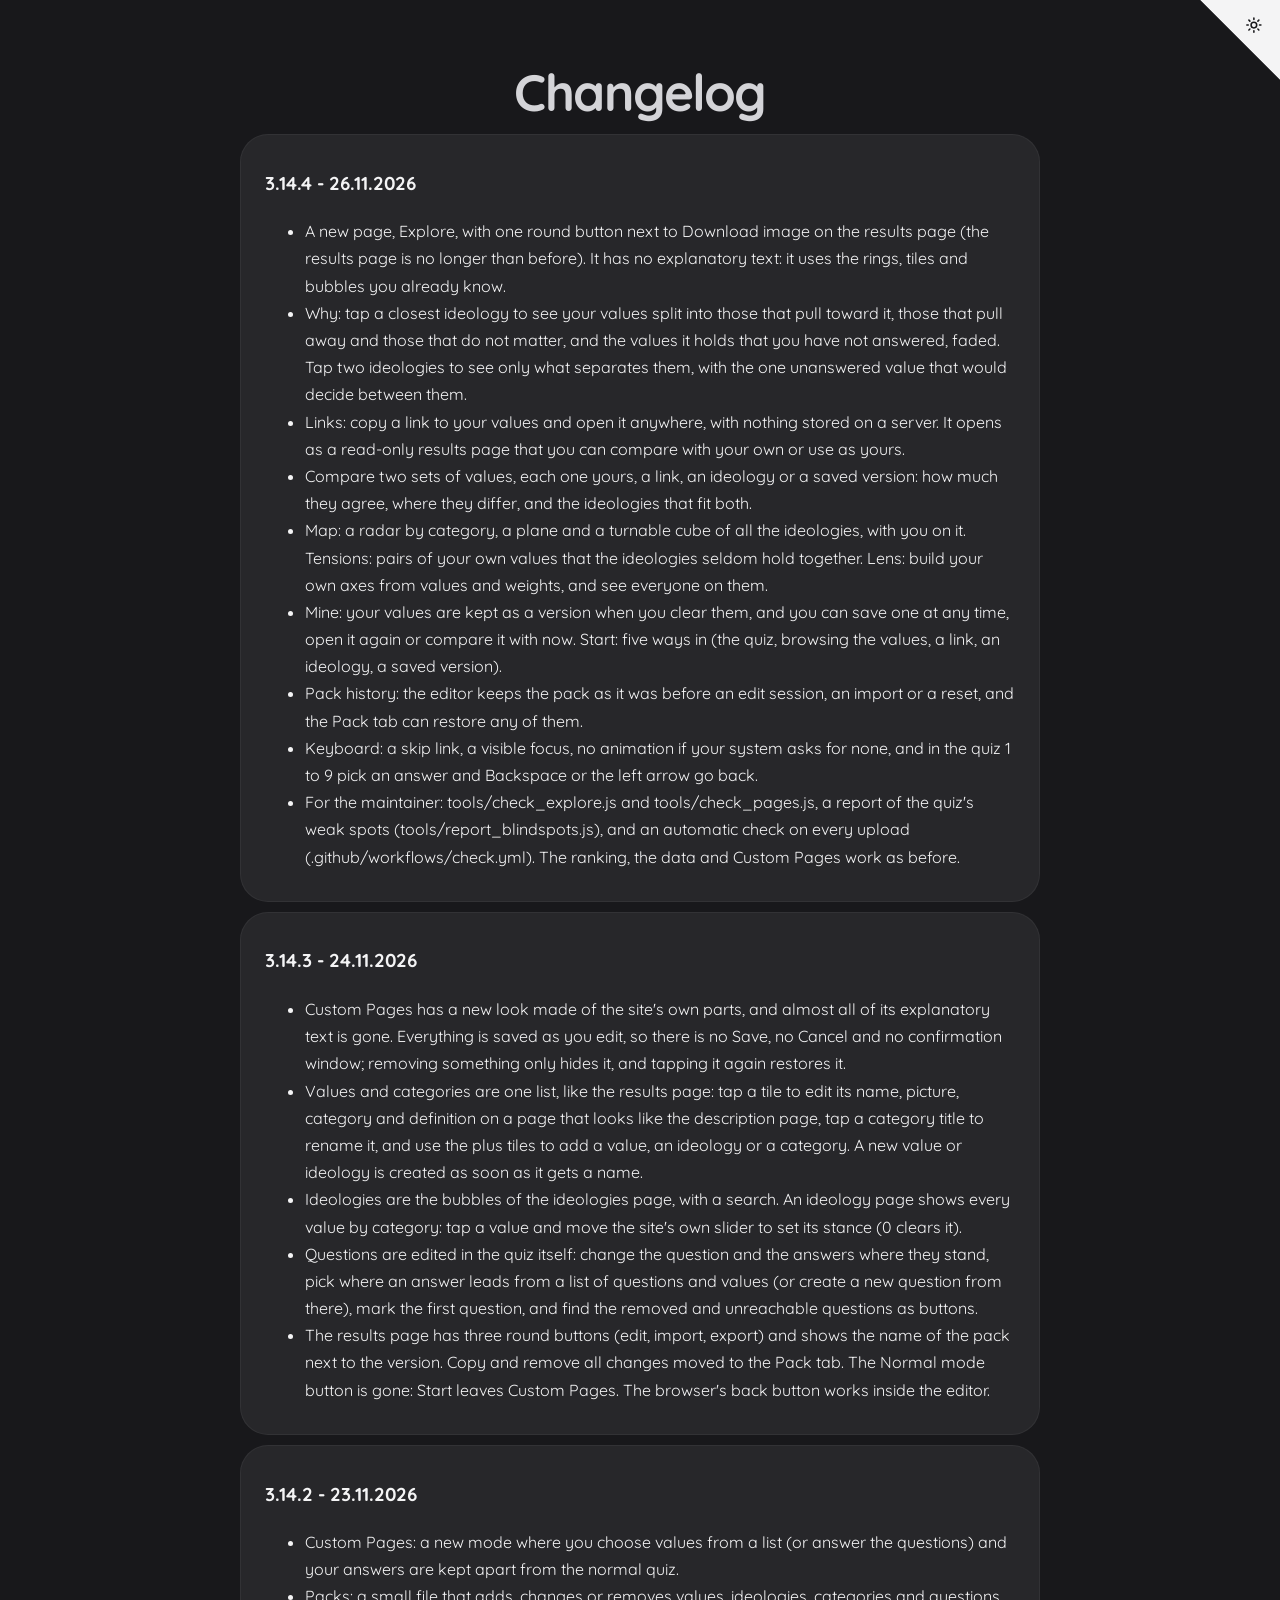
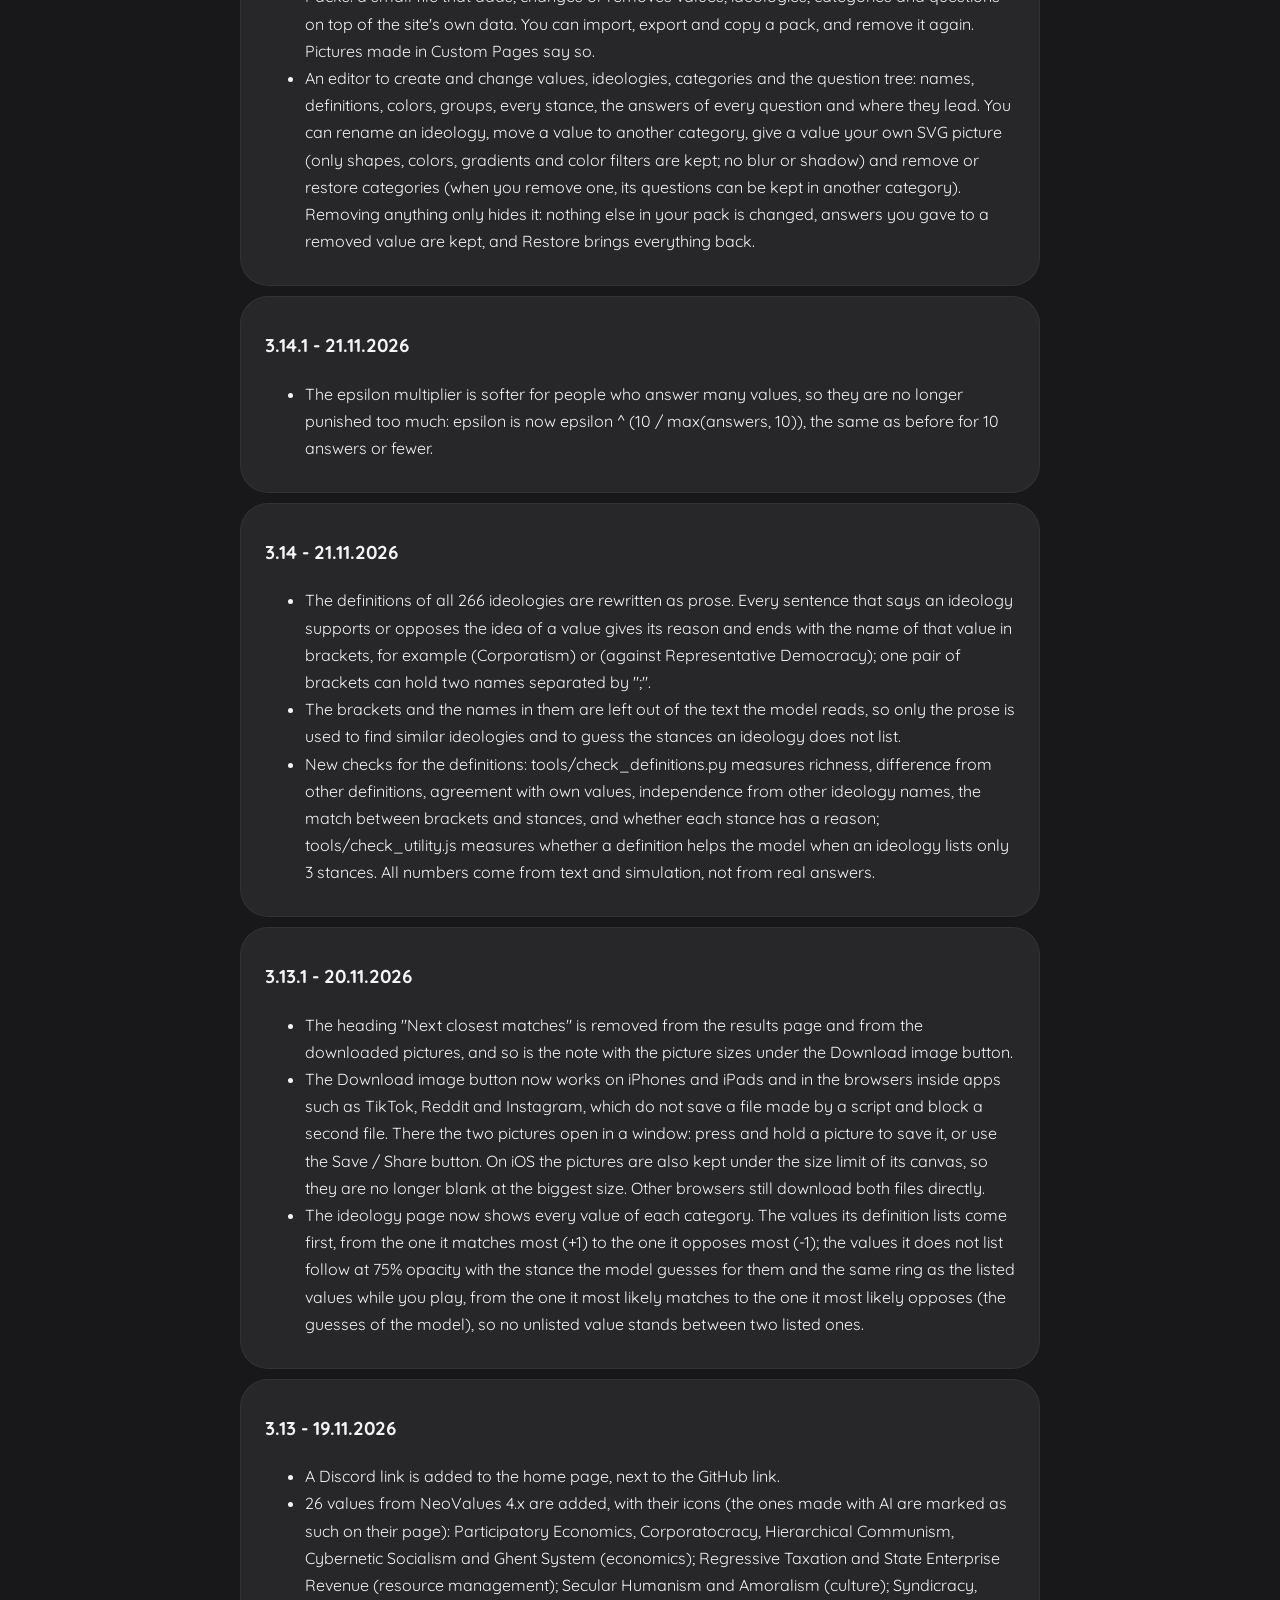
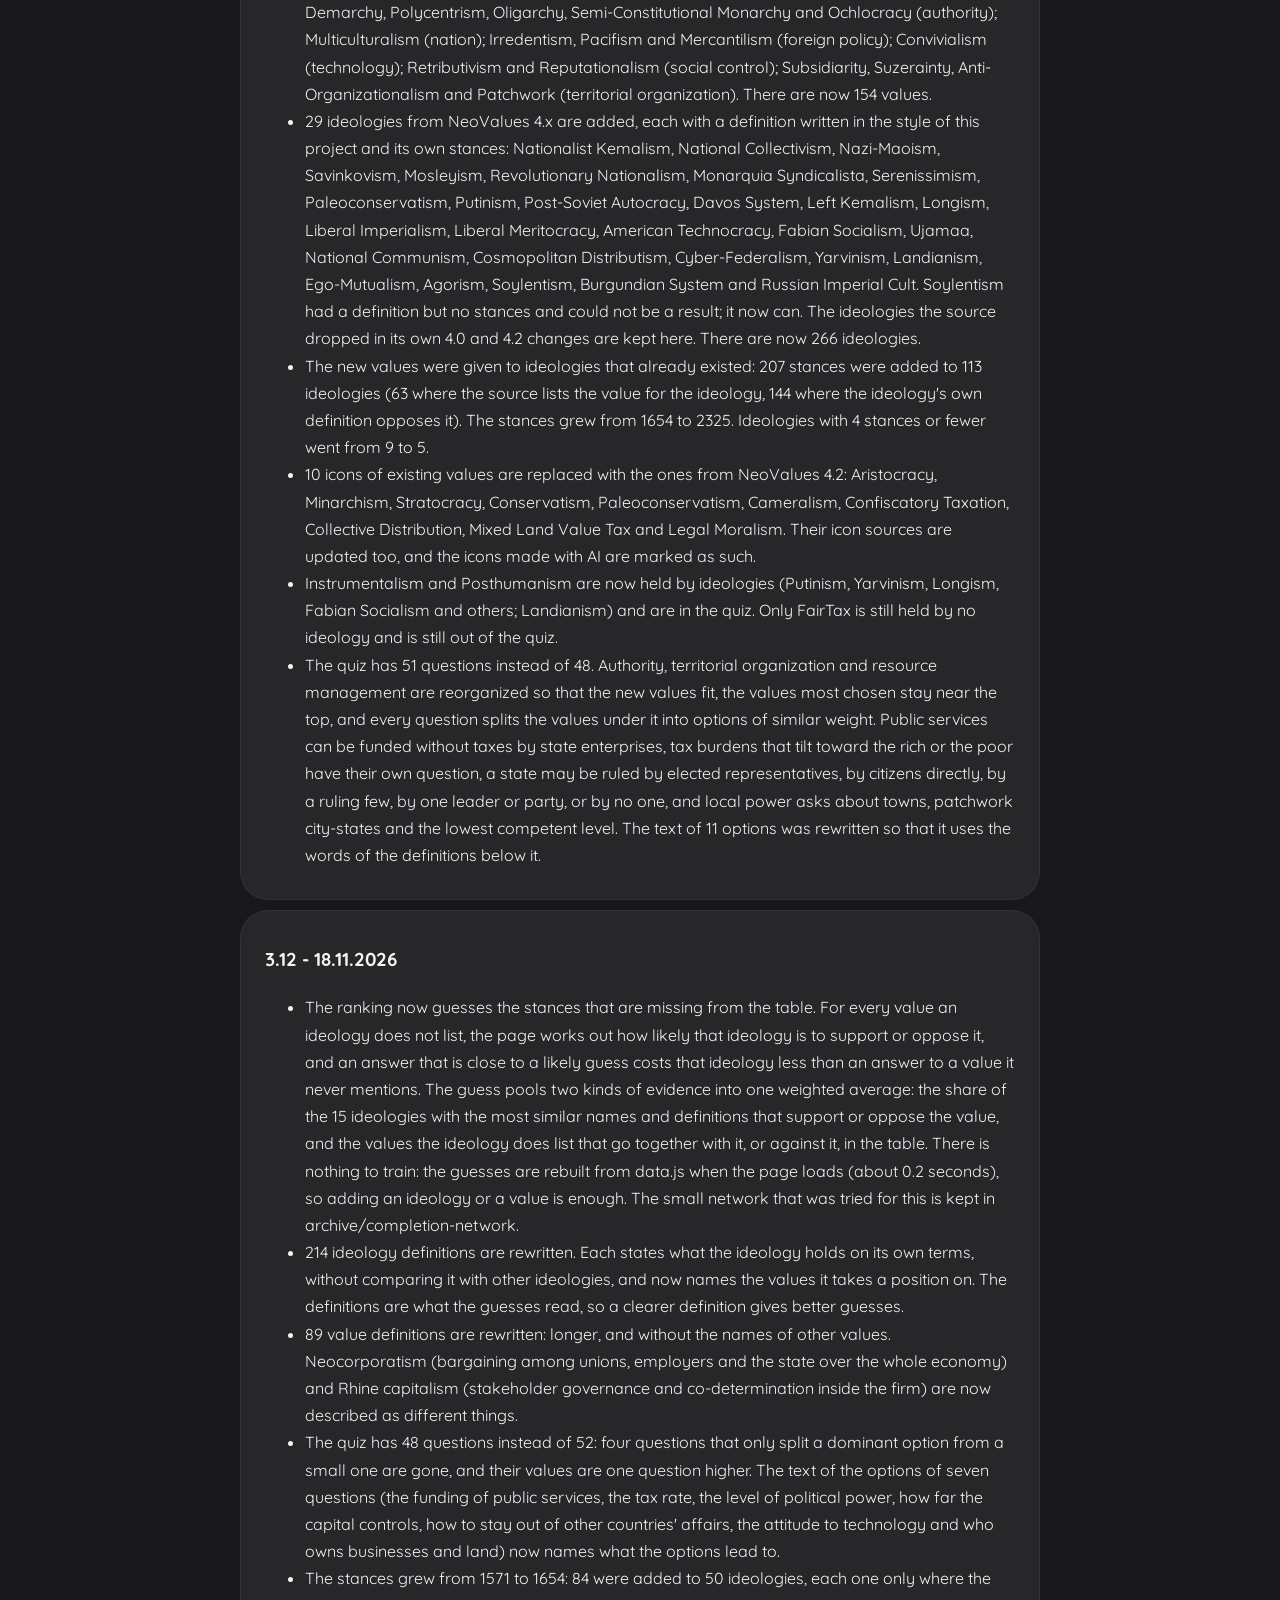
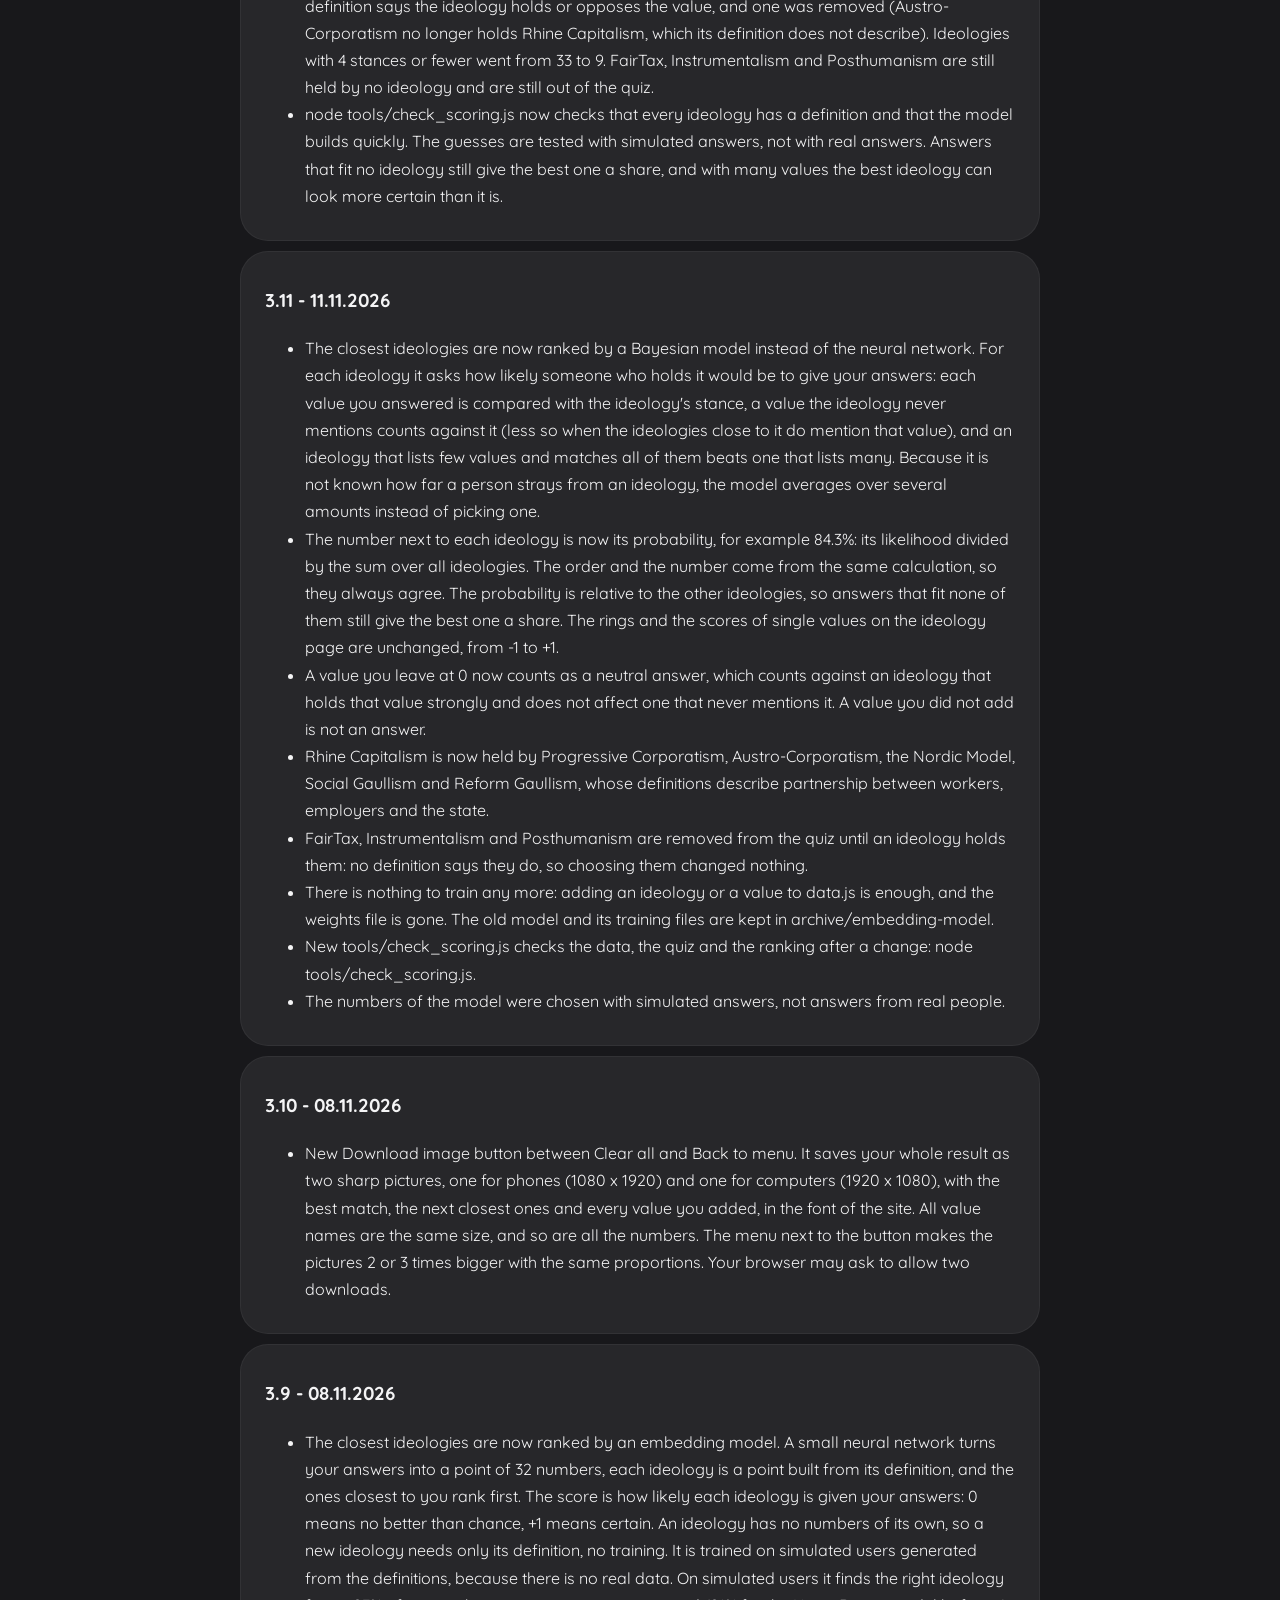
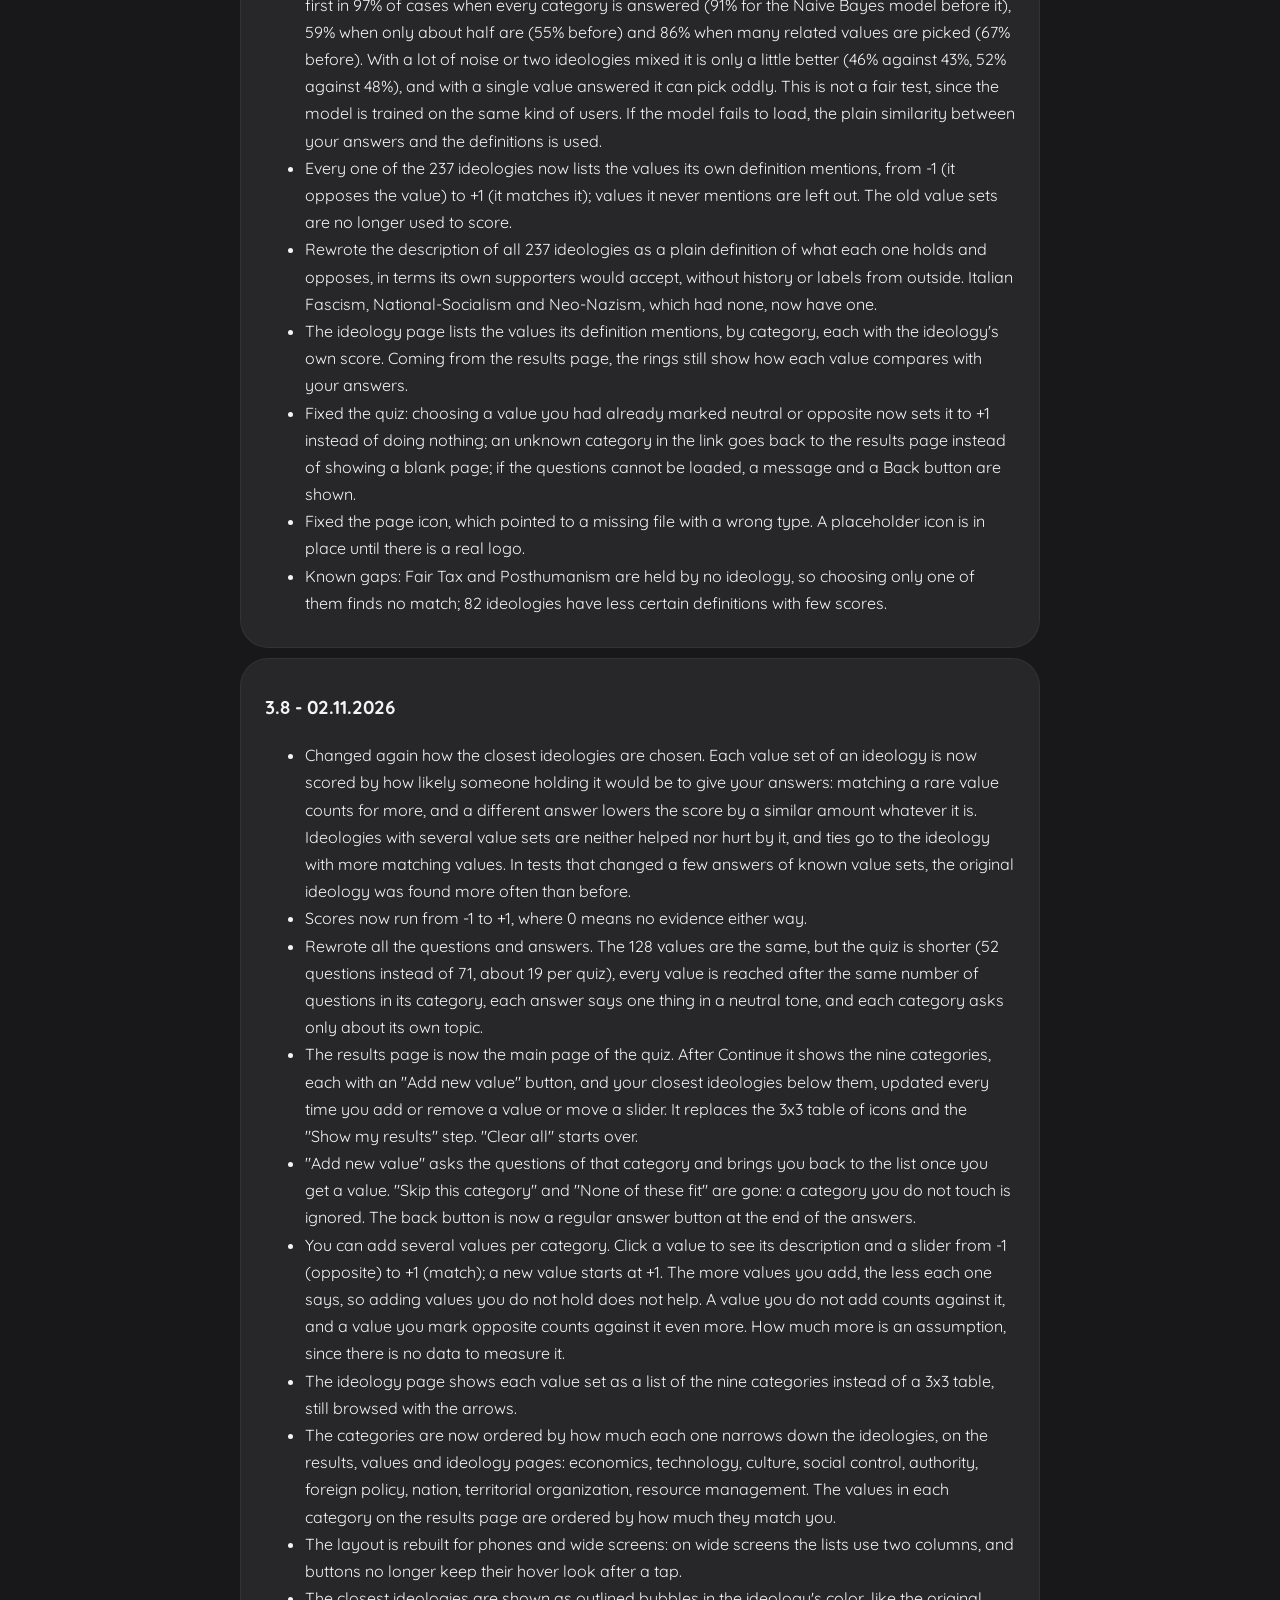
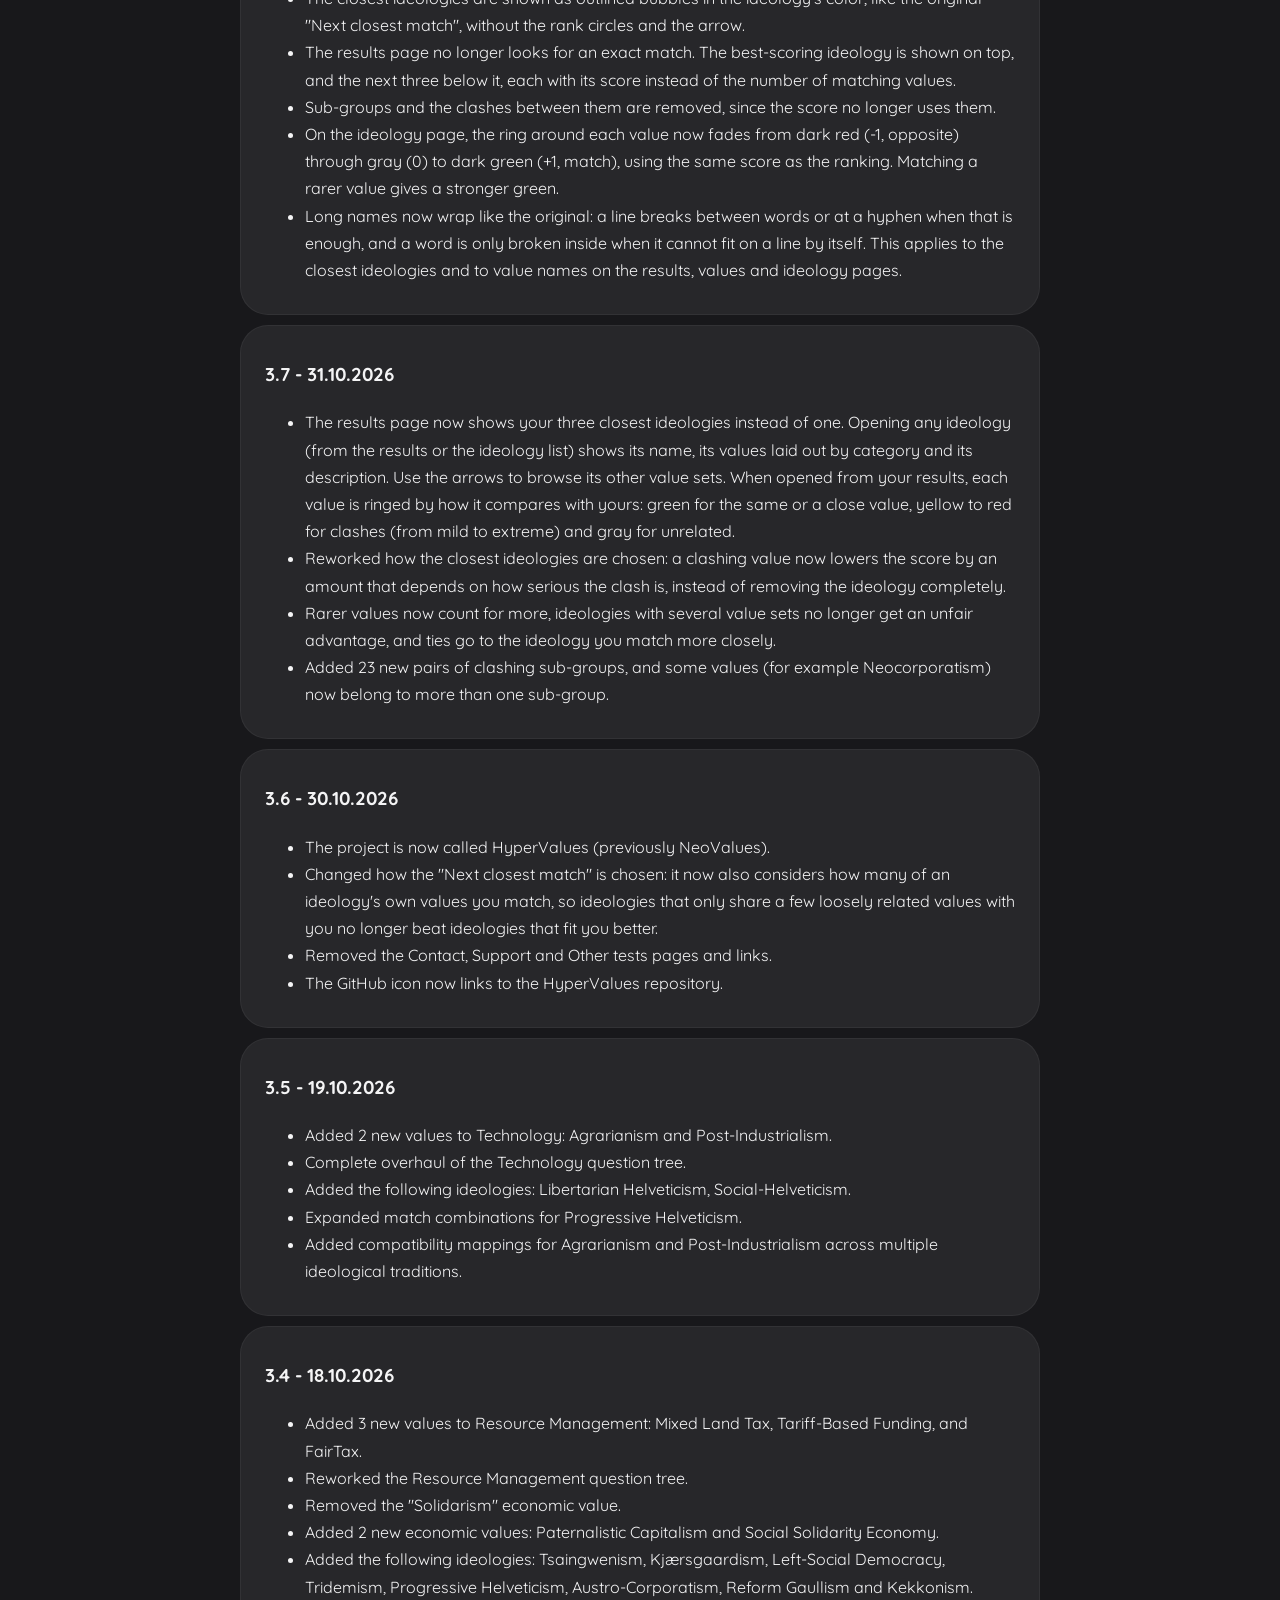
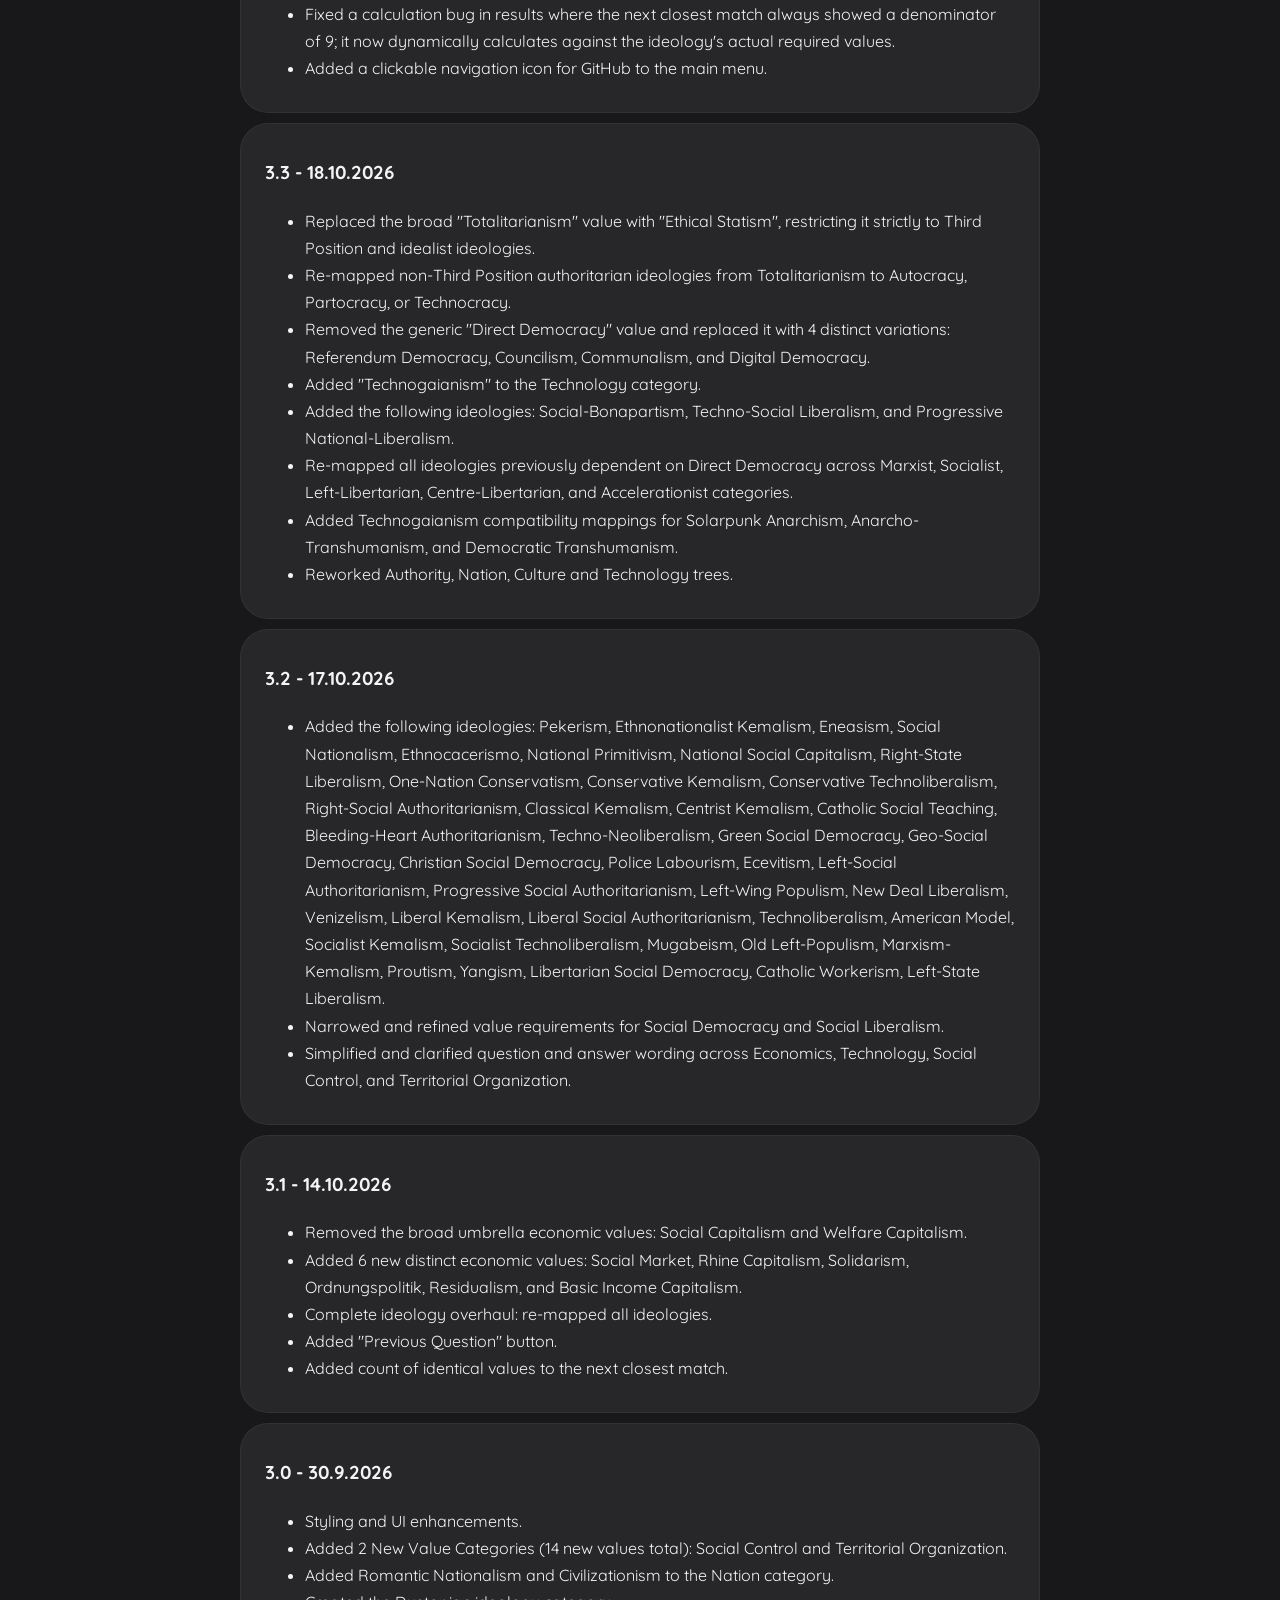
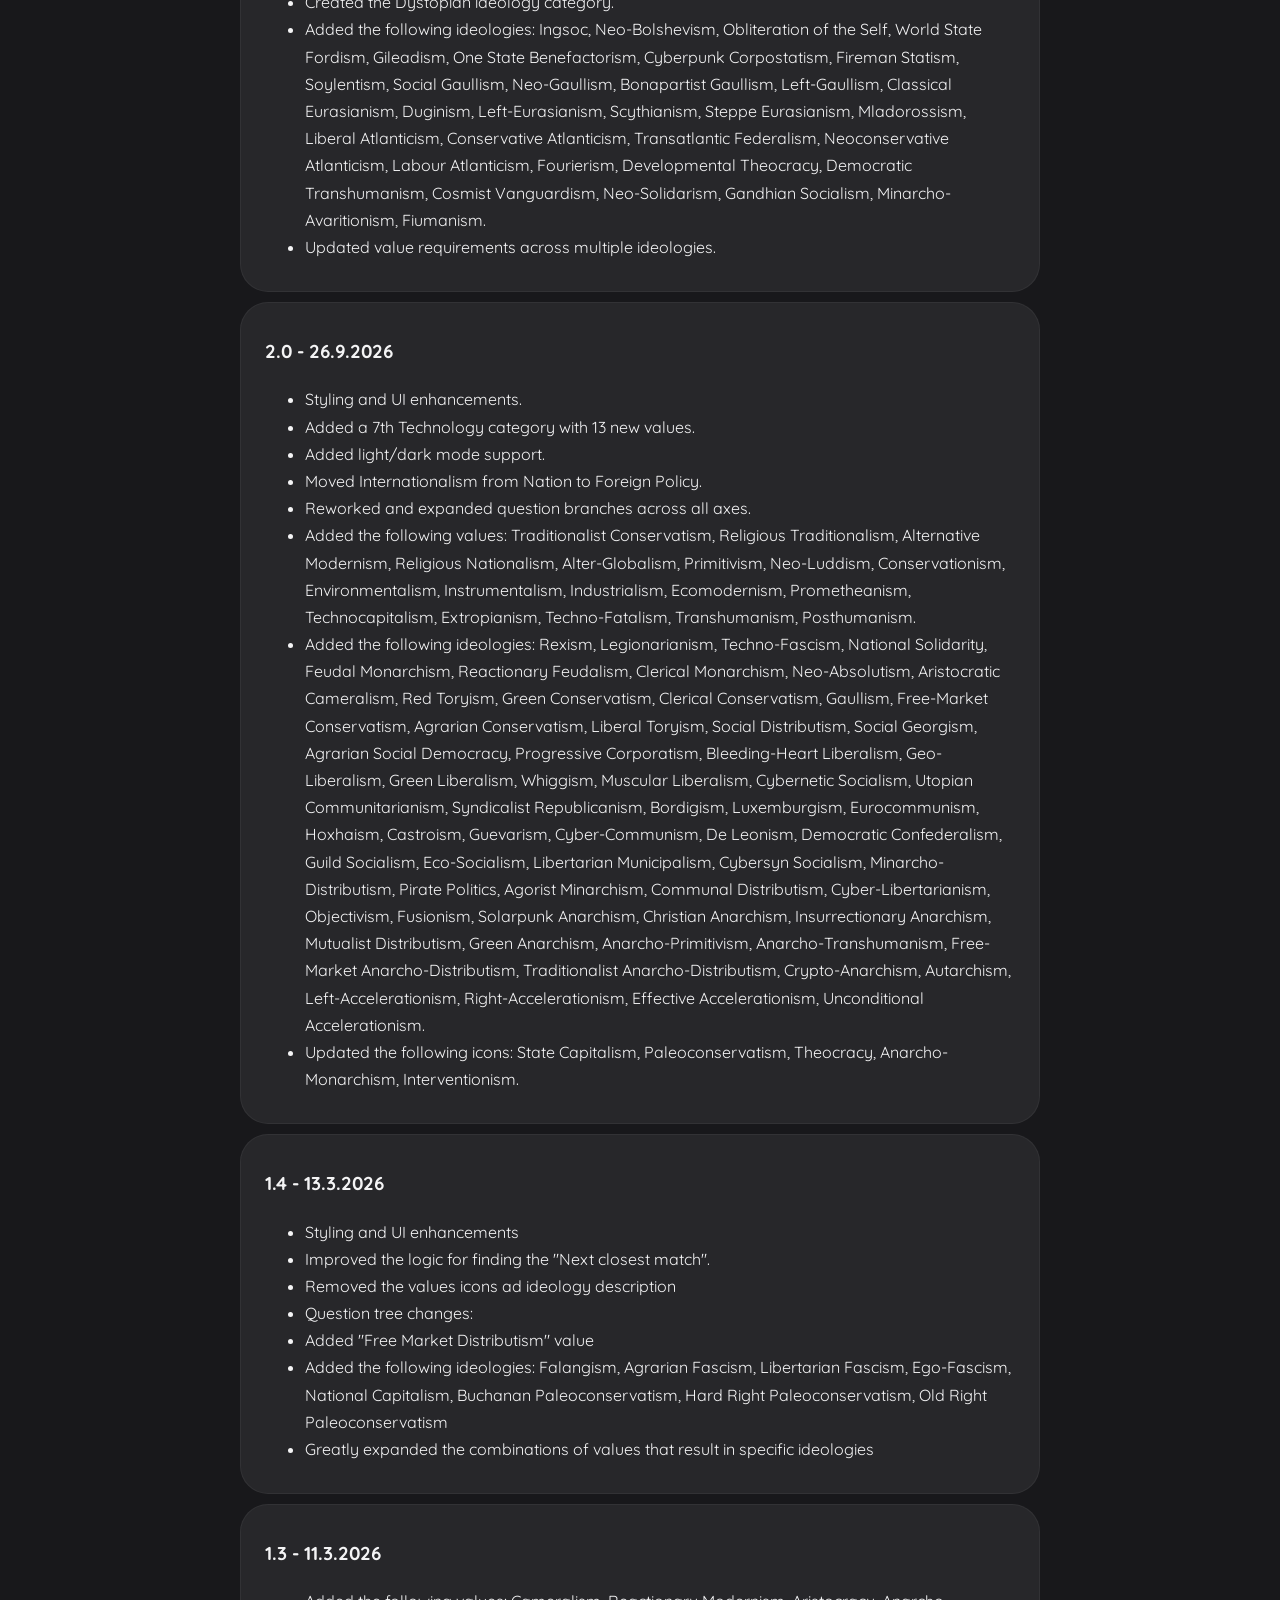
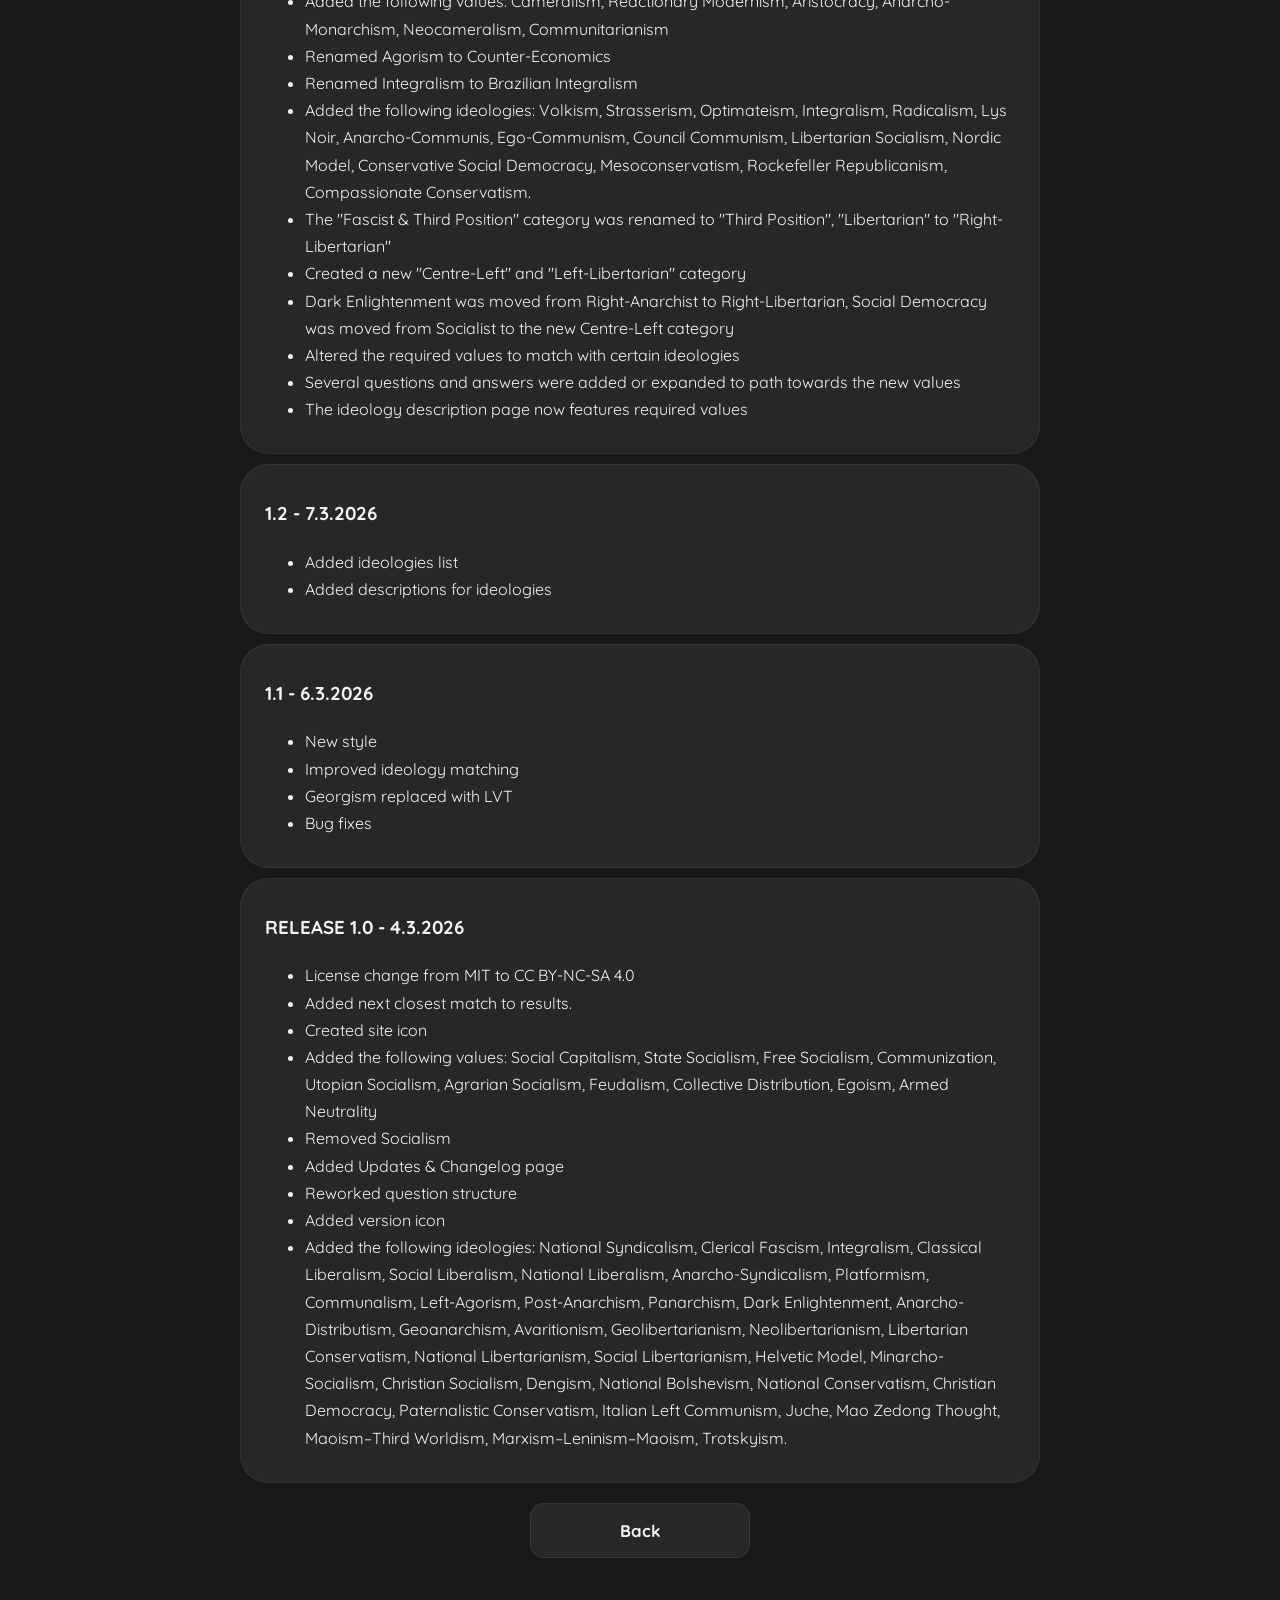
==== commit 450c6b97: "Add files via upload" ====
--- a/changelog.html
+++ b/changelog.html
@@ -13,25 +13,53 @@
         <h1>Changelog</h1>
 
         <div class="description-box">
-            <h3>3.14.2 - 22.11.2026</h3>
-            <ul>
-                <li>5 philosophy values are added, each with an AI-made icon (marked as such on its page) and a definition: Historical Materialism, Absolute Idealism, Actual Idealism, Positivism and Thomism. There are now 15 philosophy values and 165 values in all.</li>
-                <li>Materialism and idealism now each open a follow-up question. Materialism splits into plain materialism and Historical Materialism; idealism splits into plain idealism, Absolute Idealism (Hegel) and Actual Idealism (Gentile). Positivism is a new option under "How do you decide whether a claim is true?" and Thomism under the question about weighing a promise against a larger good.</li>
-                <li>The new values have estimated stances on the ideologies (Historical Materialism 68, Absolute Idealism 70, Actual Idealism 19, Positivism 75, Thomism 90), set from each ideology's existing philosophy stances, its group and the values it already holds, with named corrections for the clear cases such as Marxism and Italian Fascism. Only stances of 0.3 or more in either direction are listed, because every listed stance slightly lowers an ideology's rank for answers that do not use it. For the 538 value sets that define the ideologies, the best match is the same as before for 470, and the share that rank first for their own defining values went from 218 to 206.</li>
-            </ul>
-        </div>
-
-        <div class="description-box">
-            <h3>3.13.3 - 21.11.2026</h3>
-            <ul>
-                <li>Added National Radicalism, referring to the Polish National Radical Camp (ONR, 1934), to Third Position. Added its historical description, value combination, color and 23 estimated scoring positions.</li>
-            </ul>
-        </div>
-
-        <div class="description-box">
-            <h3>3.13.2 - 21.11.2026</h3>
-            <ul>
-                <li>1 ideology is added to Dystopian: Anarcho-Fascism, after Jonas Nilsson's 2017 book Anarcho-Fascism: Nature Reborn, with a definition written in the style of this project, a value set and 18 stances (10 it holds, 8 it opposes). The sources are the author's own definition and published summaries and reviews of the book. There are now 268 ideologies.</li>
+            <h3>3.14.4 - 26.11.2026</h3>
+            <ul>
+                <li>A new page, Explore, with one round button next to Download image on the results page (the results page is no longer than before). It has no explanatory text: it uses the rings, tiles and bubbles you already know.</li>
+                <li>Why: tap a closest ideology to see your values split into those that pull toward it, those that pull away and those that do not matter, and the values it holds that you have not answered, faded. Tap two ideologies to see only what separates them, with the one unanswered value that would decide between them.</li>
+                <li>Links: copy a link to your values and open it anywhere, with nothing stored on a server. It opens as a read-only results page that you can compare with your own or use as yours.</li>
+                <li>Compare two sets of values, each one yours, a link, an ideology or a saved version: how much they agree, where they differ, and the ideologies that fit both.</li>
+                <li>Map: a radar by category, a plane and a turnable cube of all the ideologies, with you on it. Tensions: pairs of your own values that the ideologies seldom hold together. Lens: build your own axes from values and weights, and see everyone on them.</li>
+                <li>Mine: your values are kept as a version when you clear them, and you can save one at any time, open it again or compare it with now. Start: five ways in (the quiz, browsing the values, a link, an ideology, a saved version).</li>
+                <li>Pack history: the editor keeps the pack as it was before an edit session, an import or a reset, and the Pack tab can restore any of them.</li>
+                <li>Keyboard: a skip link, a visible focus, no animation if your system asks for none, and in the quiz 1 to 9 pick an answer and Backspace or the left arrow go back.</li>
+                <li>For the maintainer: tools/check_explore.js and tools/check_pages.js, a report of the quiz's weak spots (tools/report_blindspots.js), and an automatic check on every upload (.github/workflows/check.yml). The ranking, the data and Custom Pages work as before.</li>
+            </ul>
+        </div>
+
+        <div class="description-box">
+            <h3>3.14.3 - 24.11.2026</h3>
+            <ul>
+                <li>Custom Pages has a new look made of the site's own parts, and almost all of its explanatory text is gone. Everything is saved as you edit, so there is no Save, no Cancel and no confirmation window; removing something only hides it, and tapping it again restores it.</li>
+                <li>Values and categories are one list, like the results page: tap a tile to edit its name, picture, category and definition on a page that looks like the description page, tap a category title to rename it, and use the plus tiles to add a value, an ideology or a category. A new value or ideology is created as soon as it gets a name.</li>
+                <li>Ideologies are the bubbles of the ideologies page, with a search. An ideology page shows every value by category: tap a value and move the site's own slider to set its stance (0 clears it).</li>
+                <li>Questions are edited in the quiz itself: change the question and the answers where they stand, pick where an answer leads from a list of questions and values (or create a new question from there), mark the first question, and find the removed and unreachable questions as buttons.</li>
+                <li>The results page has three round buttons (edit, import, export) and shows the name of the pack next to the version. Copy and remove all changes moved to the Pack tab. The Normal mode button is gone: Start leaves Custom Pages. The browser's back button works inside the editor.</li>
+            </ul>
+        </div>
+
+        <div class="description-box">
+            <h3>3.14.2 - 23.11.2026</h3>
+            <ul>
+                <li>Custom Pages: a new mode where you choose values from a list (or answer the questions) and your answers are kept apart from the normal quiz.</li>
+                <li>Packs: a small file that adds, changes or removes values, ideologies, categories and questions on top of the site's own data. You can import, export and copy a pack, and remove it again. Pictures made in Custom Pages say so.</li>
+                <li>An editor to create and change values, ideologies, categories and the question tree: names, definitions, colors, groups, every stance, the answers of every question and where they lead. You can rename an ideology, move a value to another category, give a value your own SVG picture (only shapes, colors, gradients and color filters are kept; no blur or shadow) and remove or restore categories (when you remove one, its questions can be kept in another category). Removing anything only hides it: nothing else in your pack is changed, answers you gave to a removed value are kept, and Restore brings everything back.</li>
+            </ul>
+        </div>
+
+        <div class="description-box">
+            <h3>3.14.1 - 21.11.2026</h3>
+            <ul>
+                <li>The epsilon multiplier is softer for people who answer many values, so they are no longer punished too much: epsilon is now epsilon ^ (10 / max(answers, 10)), the same as before for 10 answers or fewer.</li>
+            </ul>
+        </div>
+
+        <div class="description-box">
+            <h3>3.14 - 21.11.2026</h3>
+            <ul>
+                <li>The definitions of all 266 ideologies are rewritten as prose. Every sentence that says an ideology supports or opposes the idea of a value gives its reason and ends with the name of that value in brackets, for example (Corporatism) or (against Representative Democracy); one pair of brackets can hold two names separated by ";".</li>
+                <li>The brackets and the names in them are left out of the text the model reads, so only the prose is used to find similar ideologies and to guess the stances an ideology does not list.</li>
+                <li>New checks for the definitions: tools/check_definitions.py measures richness, difference from other definitions, agreement with own values, independence from other ideology names, the match between brackets and stances, and whether each stance has a reason; tools/check_utility.js measures whether a definition helps the model when an ideology lists only 3 stances. All numbers come from text and simulation, not from real answers.</li>
             </ul>
         </div>
 
--- a/style.css
+++ b/style.css
@@ -933,14 +933,193 @@
     text-align: center;
 }
 
-#customBadge {
-    background-color: #8b5cf6;
-    color: white;
-    font-size: 12px;
-    font-weight: bold;
-    padding: 4px 9px;
-    border-radius: 5px;
-    margin-left: 8px;
-    vertical-align: middle;
-    letter-spacing: 1px;
-}
+/* ---------- Custom Pages: made of the site's own look (buttons, tiles, cards, bubbles, slider) ---------- */
+.hv-round {
+    display: inline-flex;
+    align-items: center;
+    justify-content: center;
+    flex: 0 0 auto;
+    width: 44px;
+    height: 44px;
+    min-width: 0;
+    padding: 0;
+    border-radius: 50%;
+    line-height: 1;
+}
+.hv-round svg {
+    width: 22px;
+    height: 22px;
+    fill: none;
+    stroke: currentColor;
+    stroke-width: 2.2;
+    stroke-linecap: round;
+    stroke-linejoin: round;
+    pointer-events: none;
+}
+.hv-round.hv-small { width: 34px; height: 34px; }
+.hv-round.hv-small svg { width: 17px; height: 17px; }
+.hv-round.hv-on, .hv-round.hv-armed { background-color: var(--text-primary); color: var(--bg-color); }
+.hv-tools { display: flex; justify-content: center; gap: 12px; margin: 0 0 22px; }
+.hv-error { margin: 0 0 14px; color: #d6453d; font-weight: 700; text-align: center; }
+
+.hv-toast {
+    position: fixed;
+    left: 50%;
+    bottom: calc(24px + env(safe-area-inset-bottom, 0px));
+    transform: translateX(-50%);
+    z-index: 9998;
+    max-width: min(90vw, 520px);
+    padding: 12px 22px;
+    background-color: var(--card-bg);
+    border: 1px solid var(--card-border);
+    border-radius: var(--radius-lg);
+    box-shadow: var(--soft-shadow);
+    font-weight: 700;
+    text-align: center;
+}
+.hv-toast.hv-bad { color: #d6453d; }
+
+.hv-tabs { position: sticky; top: 0; z-index: 20; display: flex; flex-wrap: wrap; justify-content: center; gap: 10px; width: 100%; margin: -20px 0 22px; padding: 14px 0 10px; background-color: var(--bg-color); }
+.hv-tabs button { padding: 10px 20px; }
+.hv-tabs button.hv-on, .hv-pill.hv-on { background-color: var(--text-primary); color: var(--bg-color); }
+
+.hv-input {
+    width: 100%;
+    box-sizing: border-box;
+    padding: 14px 20px;
+    background-color: var(--card-bg);
+    border: 1px solid var(--border-color);
+    border-radius: var(--radius-sm);
+    color: var(--text-primary);
+    font-family: inherit;
+    font-size: 1rem;
+    font-weight: 500;
+}
+.hv-input:focus { outline: none; border-color: var(--text-dim); }
+.hv-bad { border-color: #d6453d !important; }
+.hv-search { max-width: 480px; margin: 0 0 22px; text-align: center; border-radius: 50px; }
+
+/* a text that is edited where it stands, with the look of the text it replaces */
+.hv-edit-text {
+    display: block;
+    width: 100%;
+    box-sizing: border-box;
+    margin: 0;
+    padding: 0;
+    background: transparent;
+    border: 0;
+    border-bottom: 2px dashed transparent;
+    border-radius: 0;
+    color: inherit;
+    font: inherit;
+    letter-spacing: inherit;
+    text-align: inherit;
+    text-transform: inherit;
+    line-height: inherit;
+    resize: none;
+    overflow: hidden;
+}
+.hv-edit-text:hover { border-bottom-color: var(--accent-soft); }
+.hv-edit-text:focus { outline: none; border-bottom-color: var(--text-dim); }
+.hv-title { text-align: center; text-transform: uppercase; }
+.category-title .hv-edit-text { font-size: inherit; font-weight: inherit; }
+.category-title { display: flex; align-items: center; gap: 10px; }
+.category-title .hv-round { margin-left: auto; }
+.description-box .hv-edit-text { min-height: 1.7em; }
+.description-box .hv-edit-text:hover, .description-box .hv-edit-text:focus { border-bottom-color: transparent; }
+
+.hv-pills { display: flex; flex-wrap: wrap; justify-content: center; gap: 8px; margin: 8px 0 18px; width: 100%; }
+.hv-pill {
+    padding: 8px 18px;
+    border: 2px solid var(--text-dim);
+    border-radius: 50px;
+    background-color: transparent;
+    color: var(--text-primary);
+    font-size: 0.95rem;
+    box-sizing: border-box;
+    max-width: 100%;
+    overflow-wrap: anywhere;
+}
+.hv-dashed { border: 2px dashed rgba(127, 127, 127, 0.55) !important; background-color: transparent !important; color: var(--text-dim) !important; box-shadow: none !important; }
+.hv-add-bubble::before, .hv-plus::before { content: "+"; font-size: 1.5rem; line-height: 1; }
+.hv-removed { opacity: 0.4; }
+.hv-sel .result-icon { outline: 3px solid var(--text-primary); outline-offset: 5px; }
+.hv-sel .result-text { color: var(--text-primary); }
+.hv-hidden-file { display: none; }
+
+.hv-icon-edit { position: relative; display: inline-flex; align-items: flex-end; gap: 10px; margin-bottom: 15px; }
+.hv-icon-edit .desc-icon { margin: 0; cursor: pointer; border-radius: 50%; }
+.hv-icon-edit .hv-icon-buttons { display: flex; flex-direction: column; gap: 8px; }
+.hv-colorwrap { position: relative; display: inline-flex; }
+.hv-colorwrap input { position: absolute; inset: 0; width: 100%; height: 100%; opacity: 0; cursor: pointer; }
+
+.hv-sheet {
+    position: fixed;
+    left: 0;
+    right: 0;
+    bottom: 0;
+    z-index: 50;
+    display: flex;
+    flex-direction: column;
+    align-items: center;
+    gap: 4px;
+    padding: 12px 16px calc(14px + env(safe-area-inset-bottom, 0px));
+    background-color: var(--card-bg);
+    border-top: 1px solid var(--card-border);
+    box-shadow: var(--soft-shadow);
+}
+.hv-sheet .result-text { width: auto; font-size: 0.95rem; }
+.hv-sheet .hv-round { position: absolute; top: 8px; right: 12px; }
+.hv-sheet .slider-block { margin: 0; }
+body.hv-has-sheet .main-container { padding-bottom: 230px; }
+
+.hv-modal { position: fixed; inset: 0; z-index: 100; display: flex; align-items: center; justify-content: center; padding: 16px; box-sizing: border-box; background-color: rgba(0, 0, 0, 0.55); }
+.hv-modal-body { position: relative; width: 100%; max-width: 900px; max-height: 88vh; overflow-y: auto; padding: 26px 22px 20px; box-sizing: border-box; background-color: var(--bg-color); border: 1px solid var(--card-border); border-radius: var(--radius-lg); }
+.hv-modal-body > .hv-round { position: sticky; top: 0; float: right; z-index: 2; }
+.hv-modal-list { display: flex; flex-direction: column; gap: 8px; margin: 0 0 22px; }
+.hv-modal-list button { text-align: left; font-weight: 500; }
+
+#buttons.hv-edit { max-width: 560px; }
+.hv-option { display: flex; flex-direction: column; gap: 8px; width: 100%; }
+.hv-option .hv-input { text-align: center; font-size: 1.05rem; font-weight: 700; padding: 16px 24px; }
+.hv-option-row { display: flex; align-items: center; justify-content: center; gap: 8px; }
+.hv-option-row .hv-pill { flex: 0 1 auto; text-align: center; }
+.hv-corner { display: flex; justify-content: flex-end; gap: 8px; width: 100%; max-width: 800px; margin: 0 0 8px; }
+#question .hv-edit-text { font-size: inherit; font-weight: inherit; line-height: inherit; text-align: center; }
+.hv-qvalue { width: 28px; height: 28px; border-radius: 50%; vertical-align: middle; }
+
+.hv-form-row { display: flex; flex-direction: column; align-items: center; gap: 12px; width: 100%; max-width: 560px; margin: 8px 0 18px; }
+.hv-toggle { display: flex; align-items: center; justify-content: center; gap: 10px; }
+
+@media (max-width: 800px) {
+    .hv-tabs { margin-top: -10px; }
+    .hv-tabs button { padding: 8px 14px; font-size: 0.95rem; }
+    #question .hv-edit-text { font-size: 1.15rem; }
+    .hv-modal-body { padding: 18px 14px; }
+}
+@media (min-width: 980px) {
+    .hv-wide { max-width: 1200px; }
+}
+
+#editor-body { display: flex; flex-direction: column; align-items: center; width: 100%; }
+.hv-pill svg { width: 18px; height: 18px; fill: none; stroke: currentColor; stroke-width: 2.4; stroke-linecap: round; stroke-linejoin: round; vertical-align: middle; }
+button.hv-on { background-color: var(--text-primary); color: var(--bg-color); }
+
+/* ---------- explore page, and keyboard focus ---------- */
+.hv-faded { opacity: 0.5; }
+.hv-slots { display: flex; align-items: center; justify-content: center; gap: 16px; margin: 0 0 22px; }
+.hv-slot { display: flex; align-items: center; justify-content: center; width: 110px; height: 110px; min-width: 0; padding: 0; border-radius: 50%; overflow: hidden; color: #fff; font-size: 0.85rem; text-align: center; }
+.hv-slot svg { width: 44px; height: 44px; fill: none; stroke: currentColor; stroke-width: 2; stroke-linecap: round; stroke-linejoin: round; color: var(--text-primary); }
+.hv-two { display: grid; grid-template-columns: 1fr 1fr; gap: 16px; width: 100%; }
+.hv-two .values-flex-container { align-items: flex-start; justify-content: center; }
+.hv-versions { width: 100%; max-width: 560px; }
+.hv-card { display: flex; align-items: center; justify-content: space-between; gap: 12px; margin: 0 0 10px; padding: 14px 18px; background-color: var(--card-bg); border: 1px solid var(--card-border); border-radius: var(--radius-lg); }
+.hv-card-main { display: flex; align-items: center; flex-wrap: wrap; gap: 14px; color: inherit; text-decoration: none; }
+.hv-tension { display: flex; align-items: center; justify-content: center; gap: 12px; margin: 0 0 6px; }
+.hv-sr { position: absolute; width: 1px; height: 1px; overflow: hidden; clip: rect(0 0 0 0); white-space: nowrap; }
+.hv-skip { position: absolute; left: 8px; top: -80px; z-index: 10000; padding: 10px 16px; background-color: var(--text-primary); color: var(--bg-color); border-radius: var(--radius-sm); font-weight: 700; text-decoration: none; }
+.hv-skip:focus { top: 8px; }
+:focus-visible { outline: 3px solid var(--text-primary); outline-offset: 3px; }
+@media (prefers-reduced-motion: reduce) {
+    *, *::before, *::after { animation-duration: 0.001ms !important; animation-iteration-count: 1 !important; transition-duration: 0.001ms !important; scroll-behavior: auto !important; }
+}
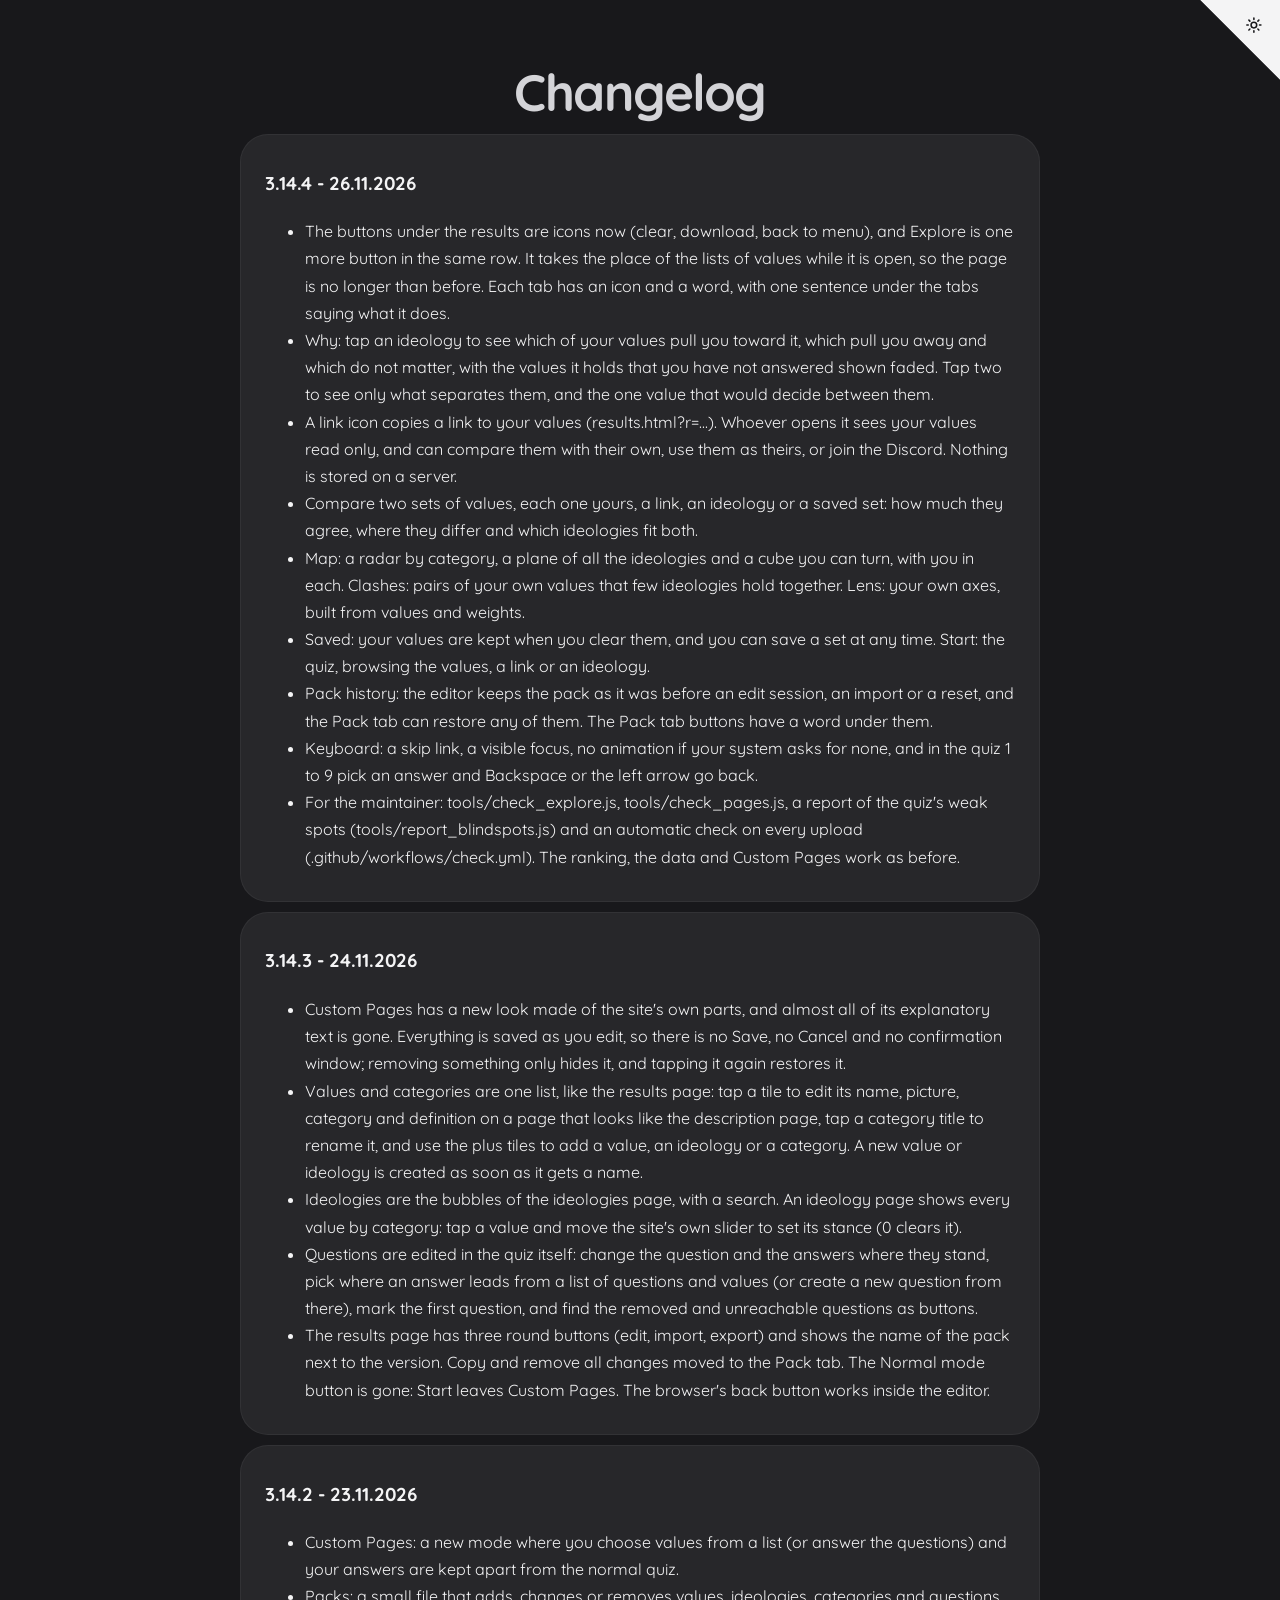
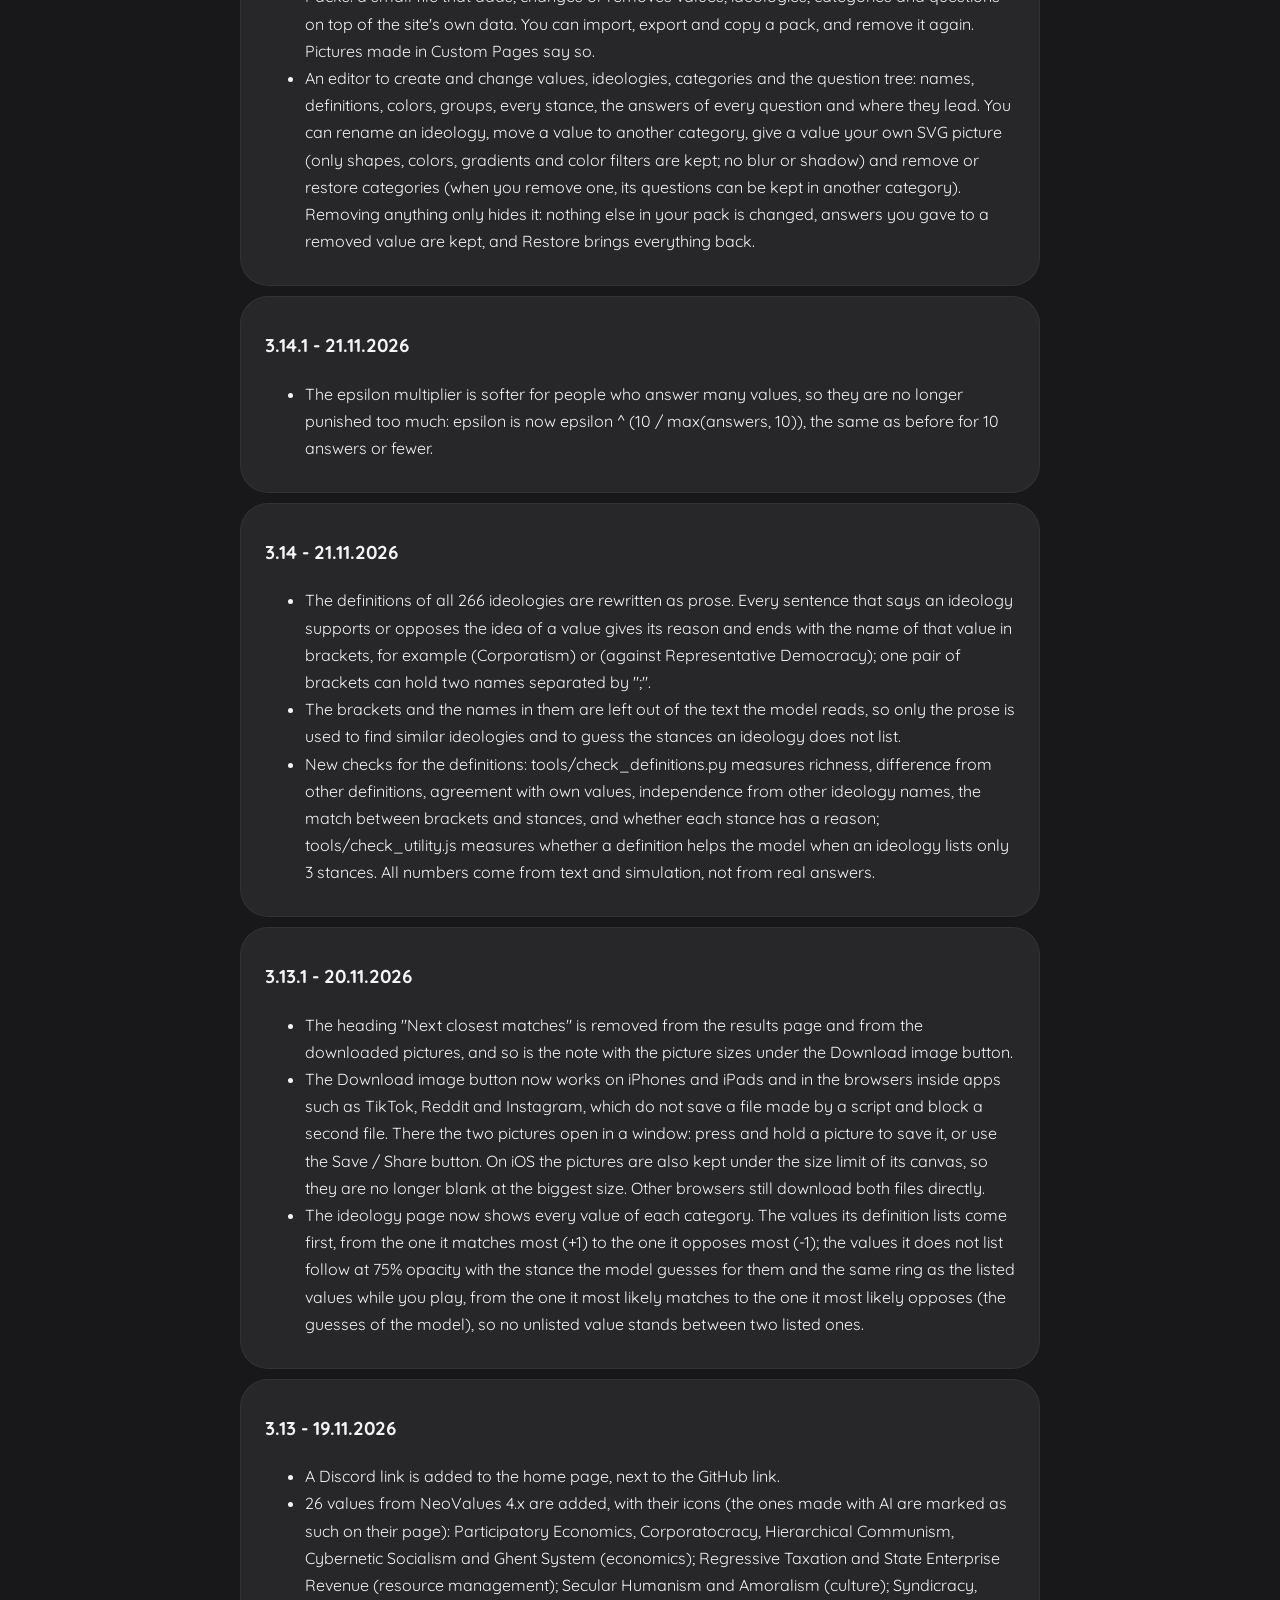
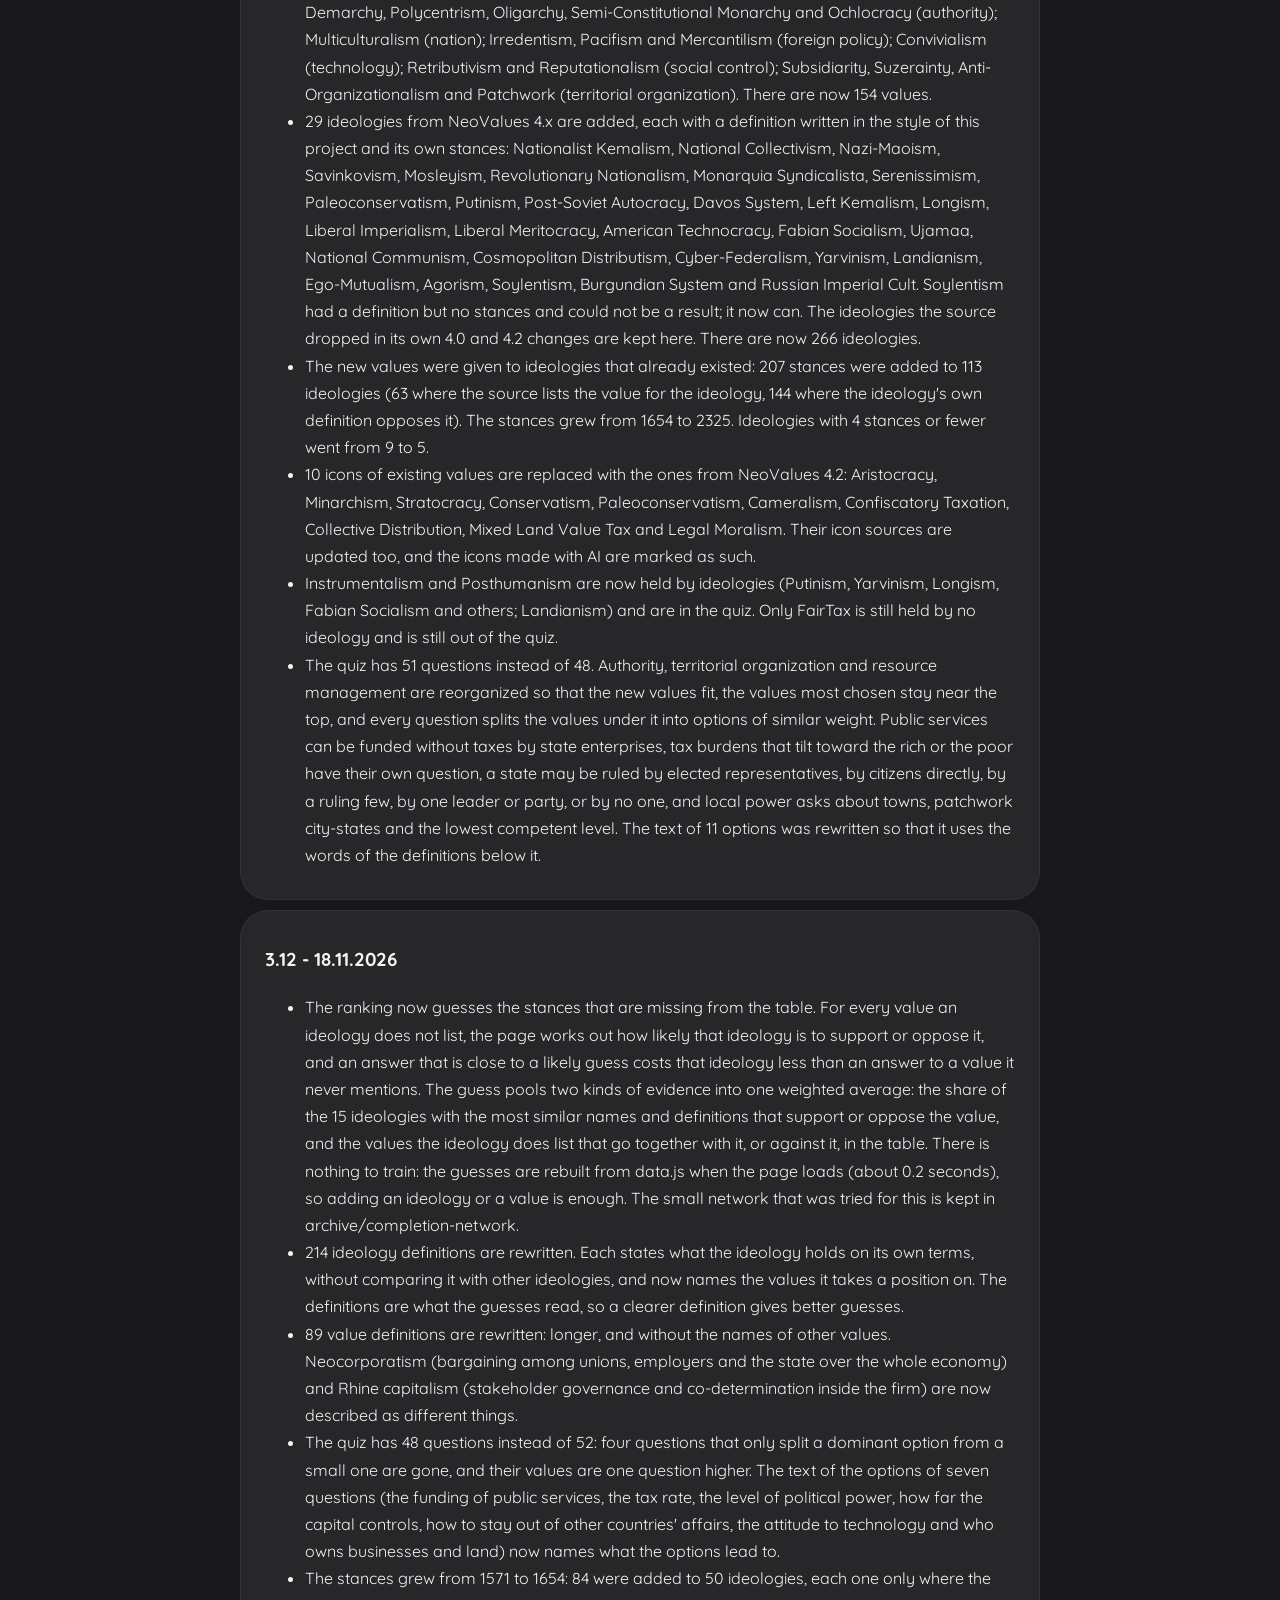
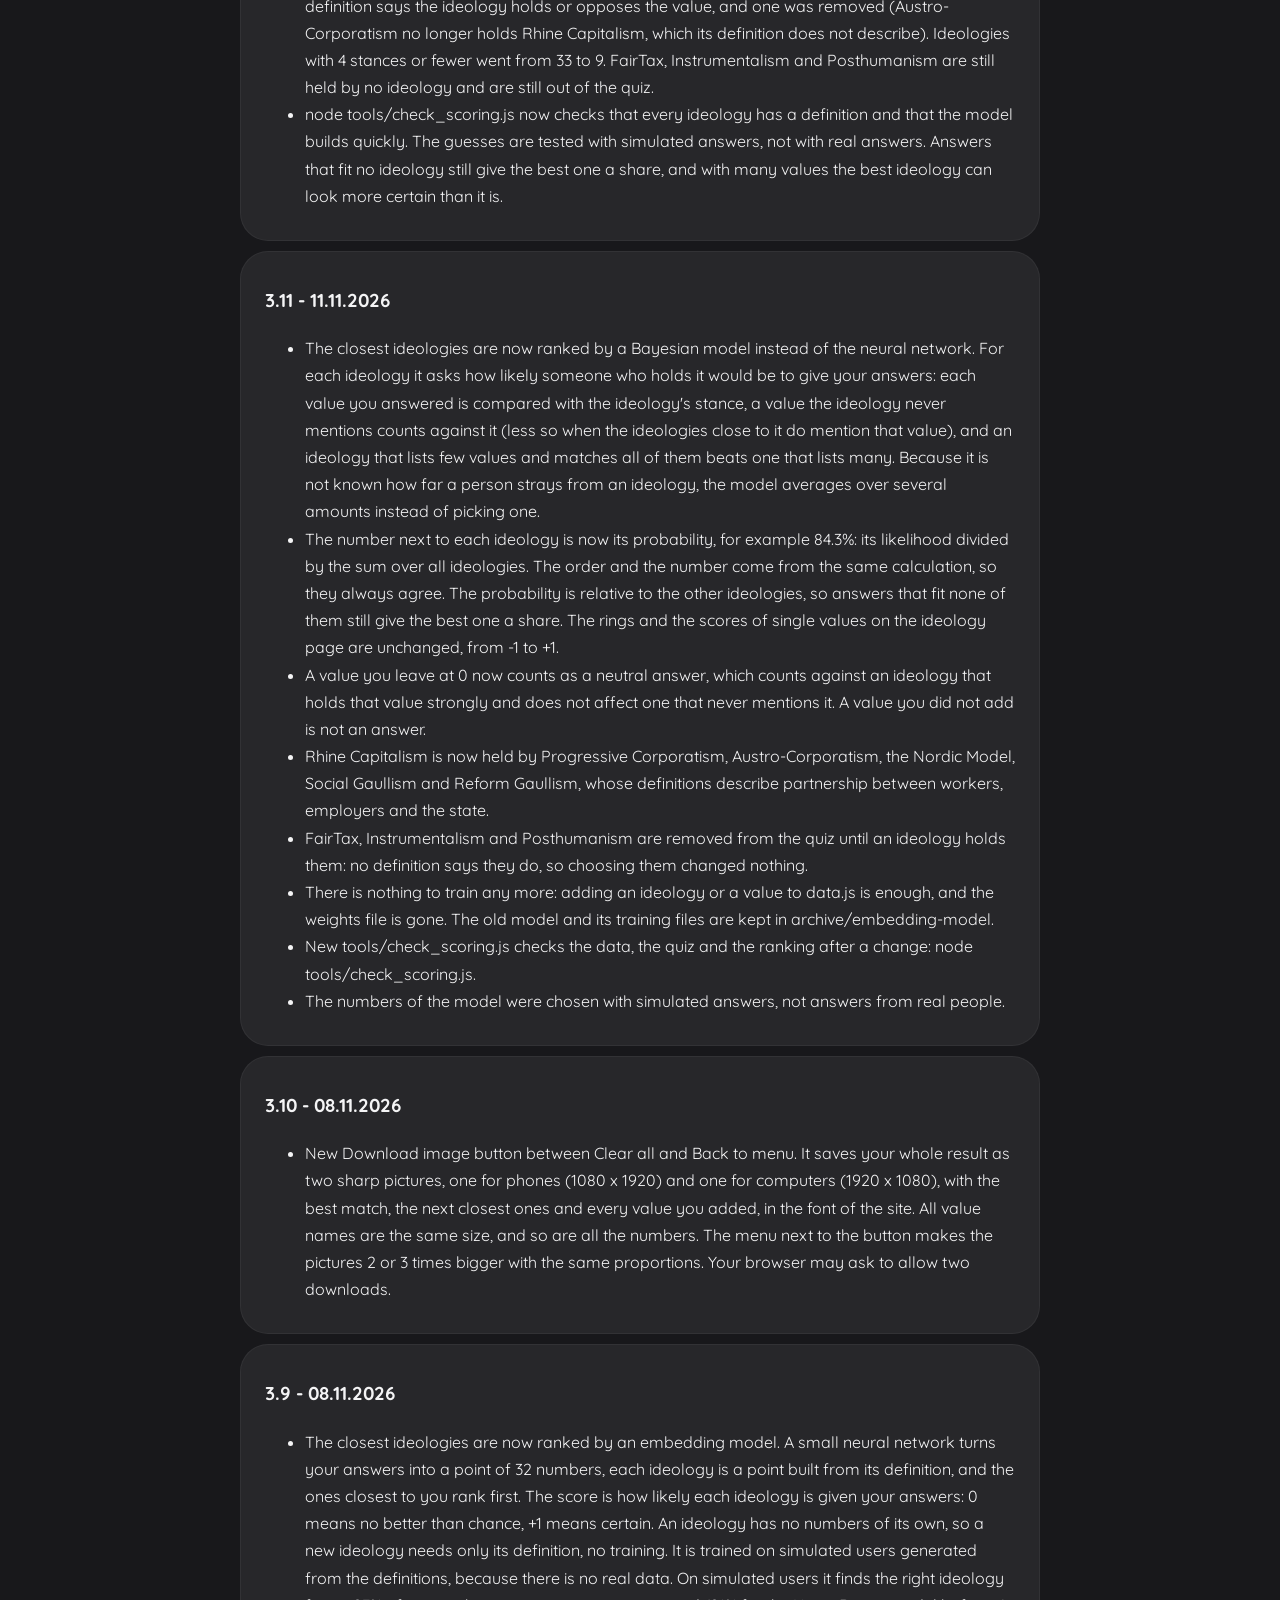
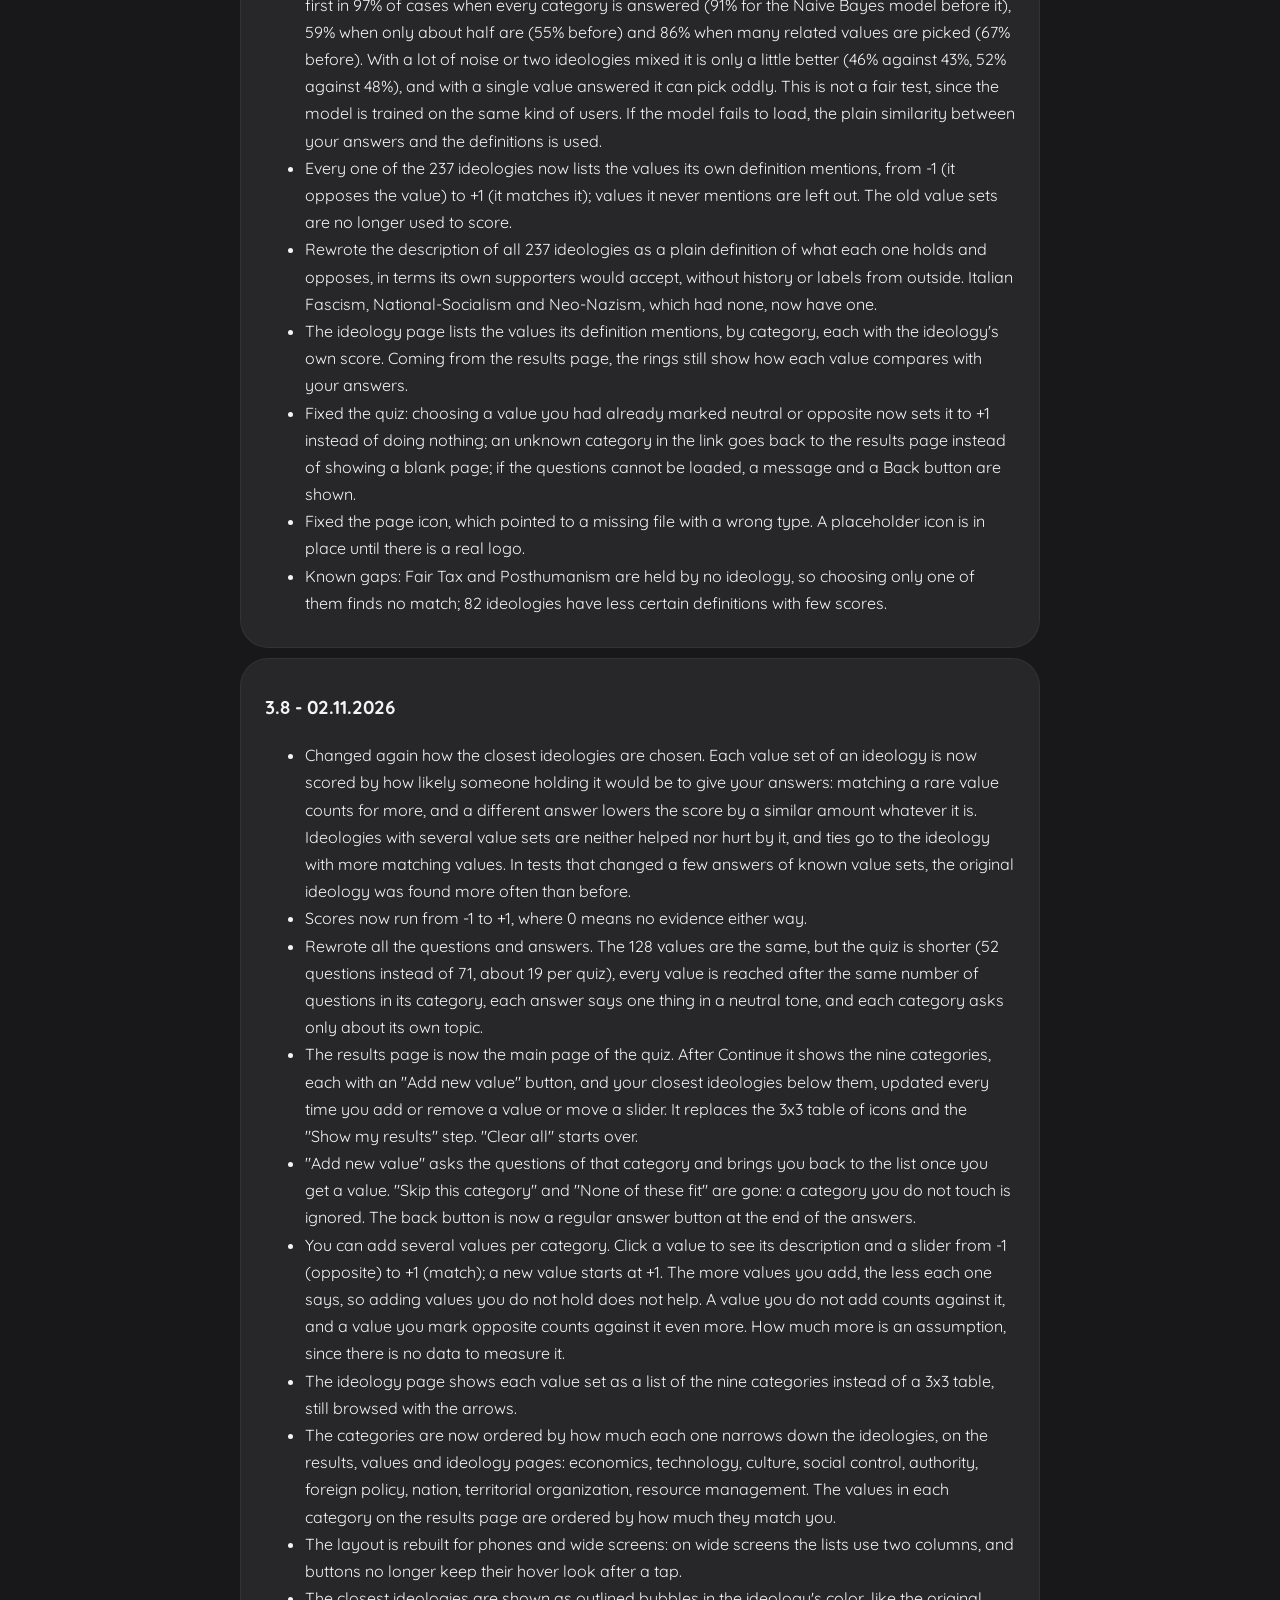
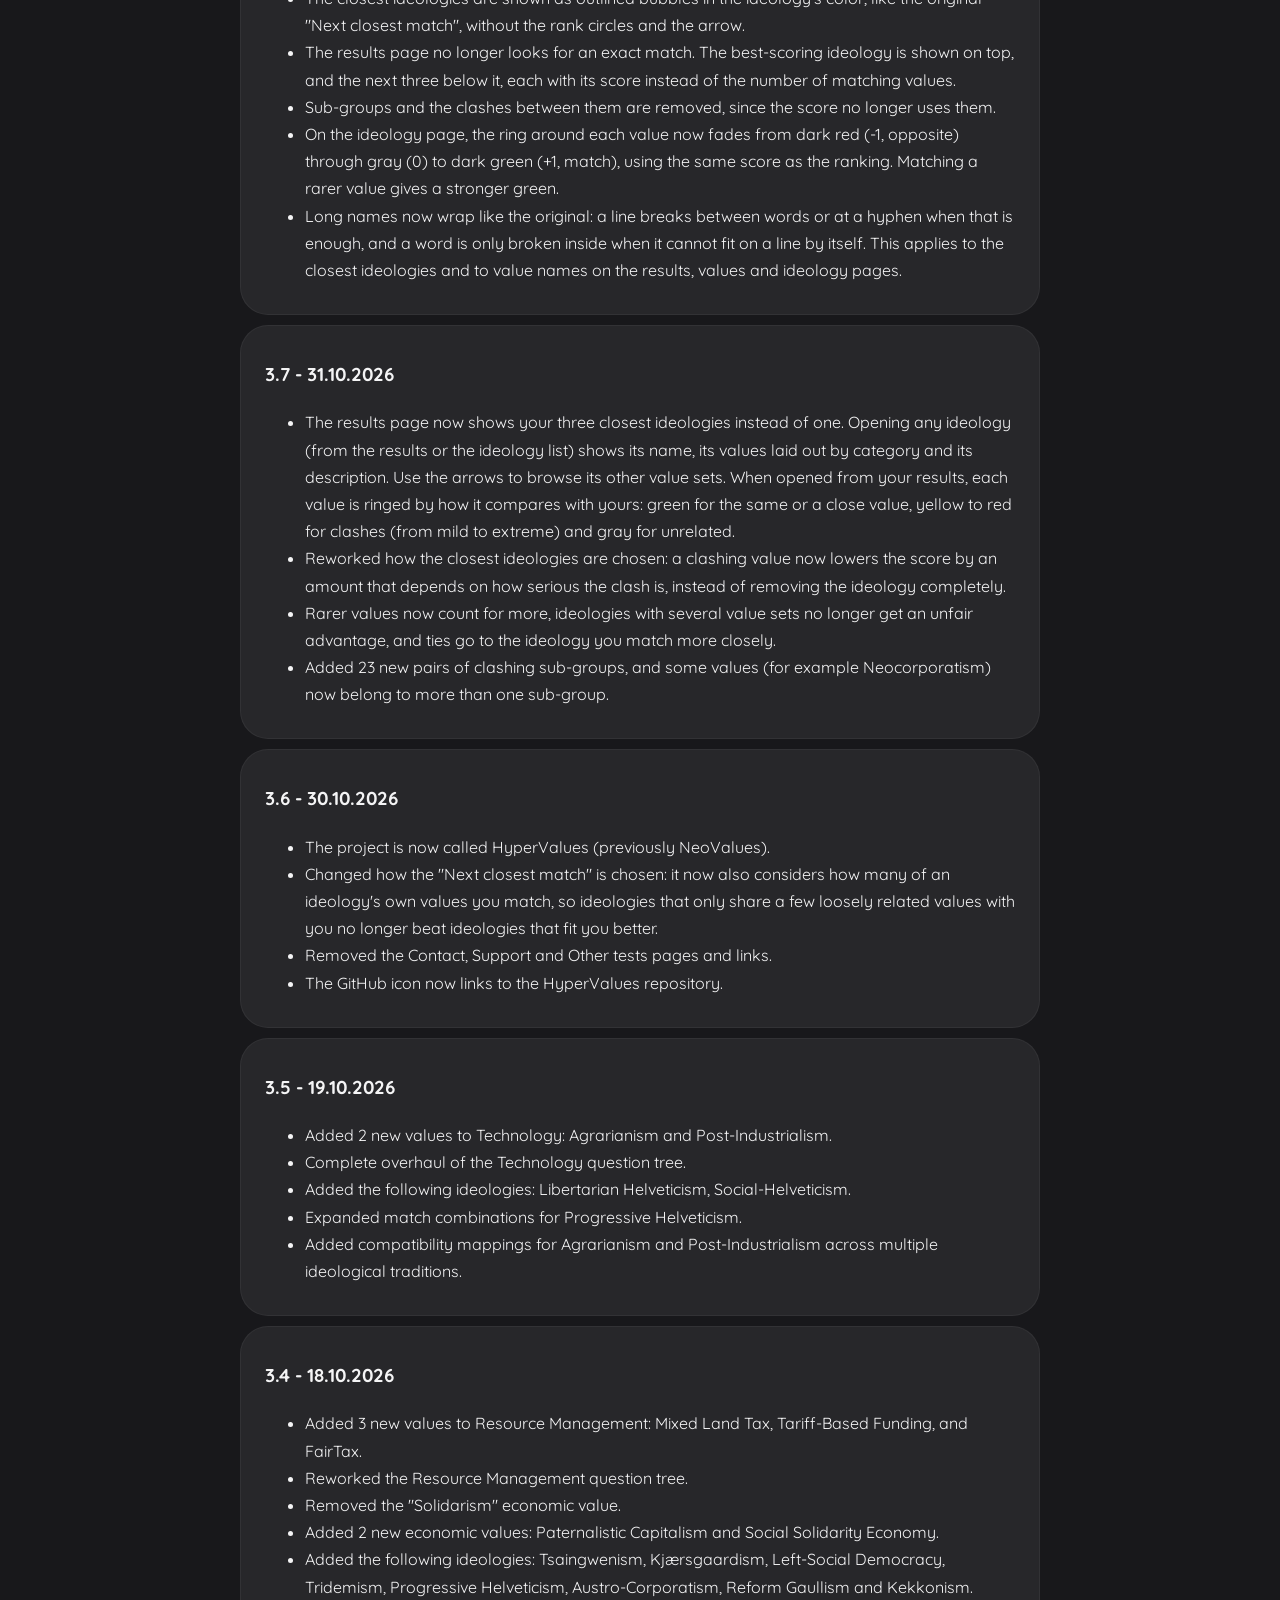
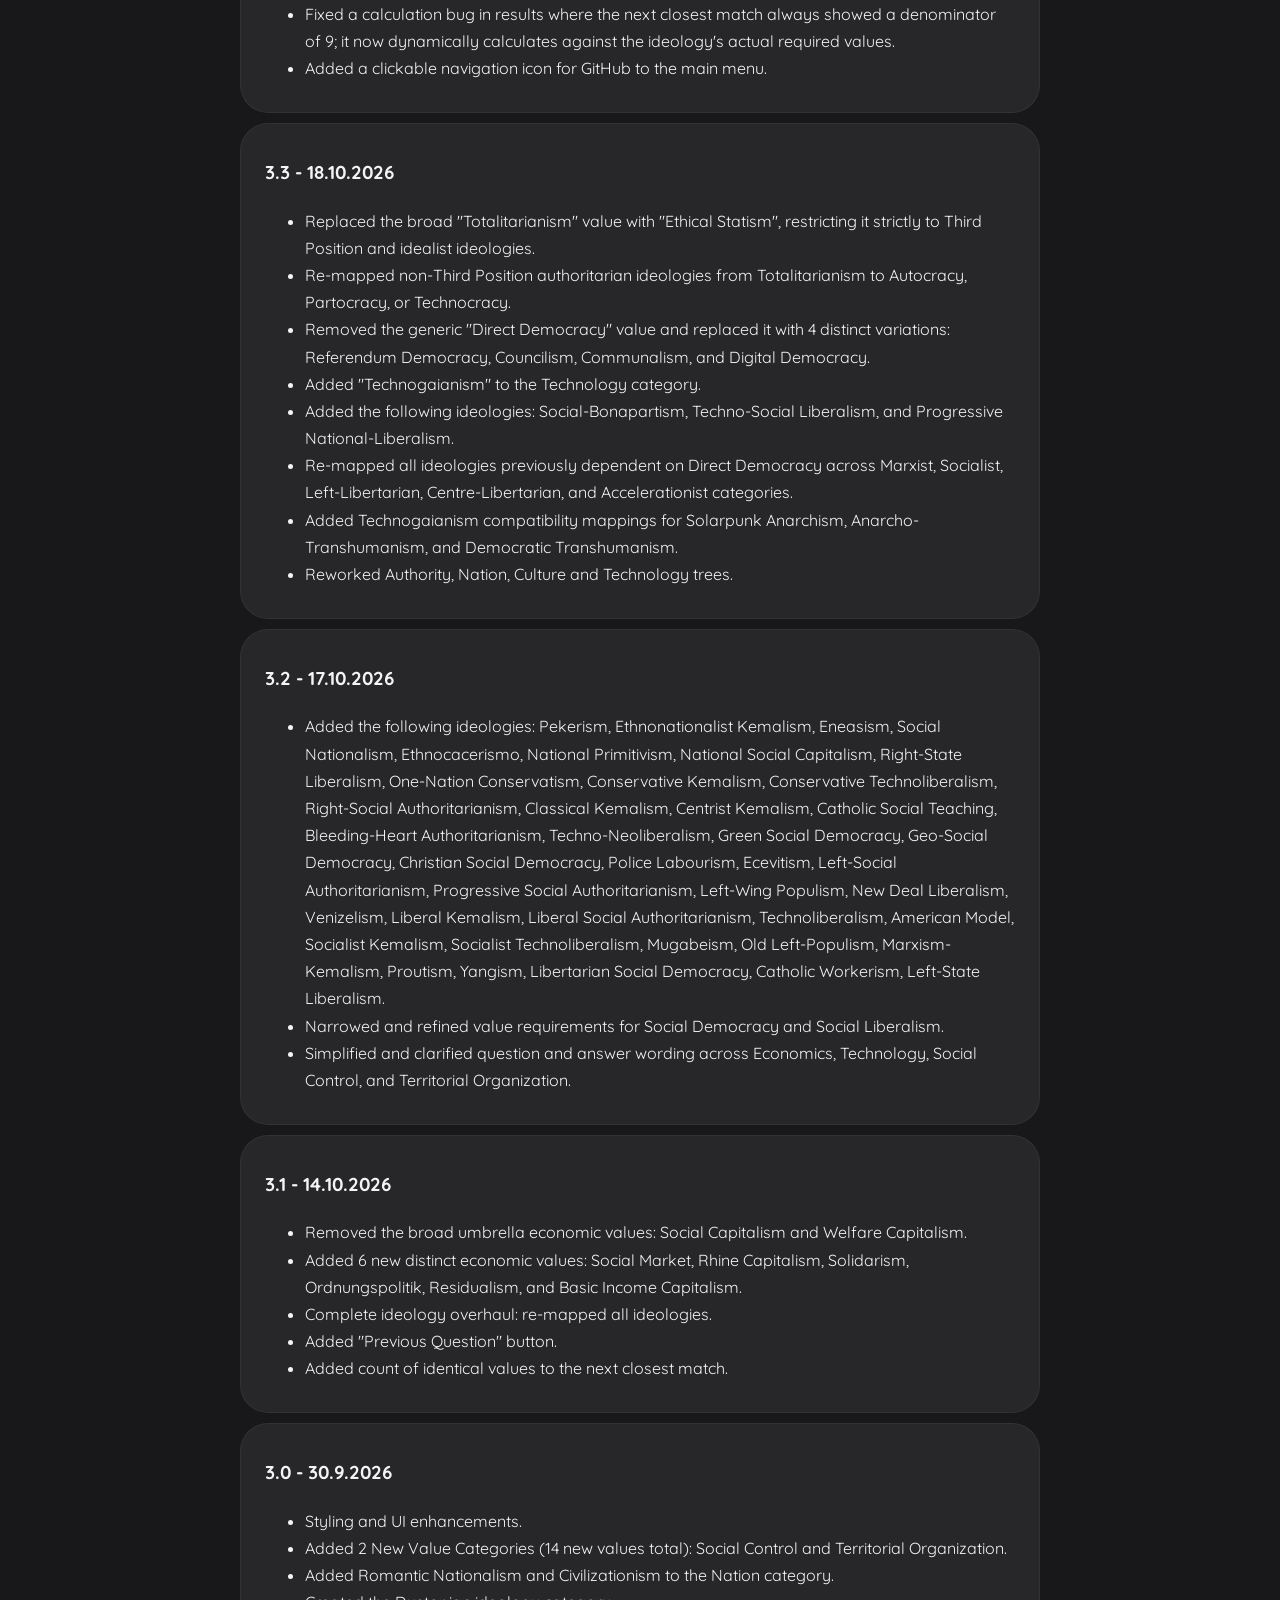
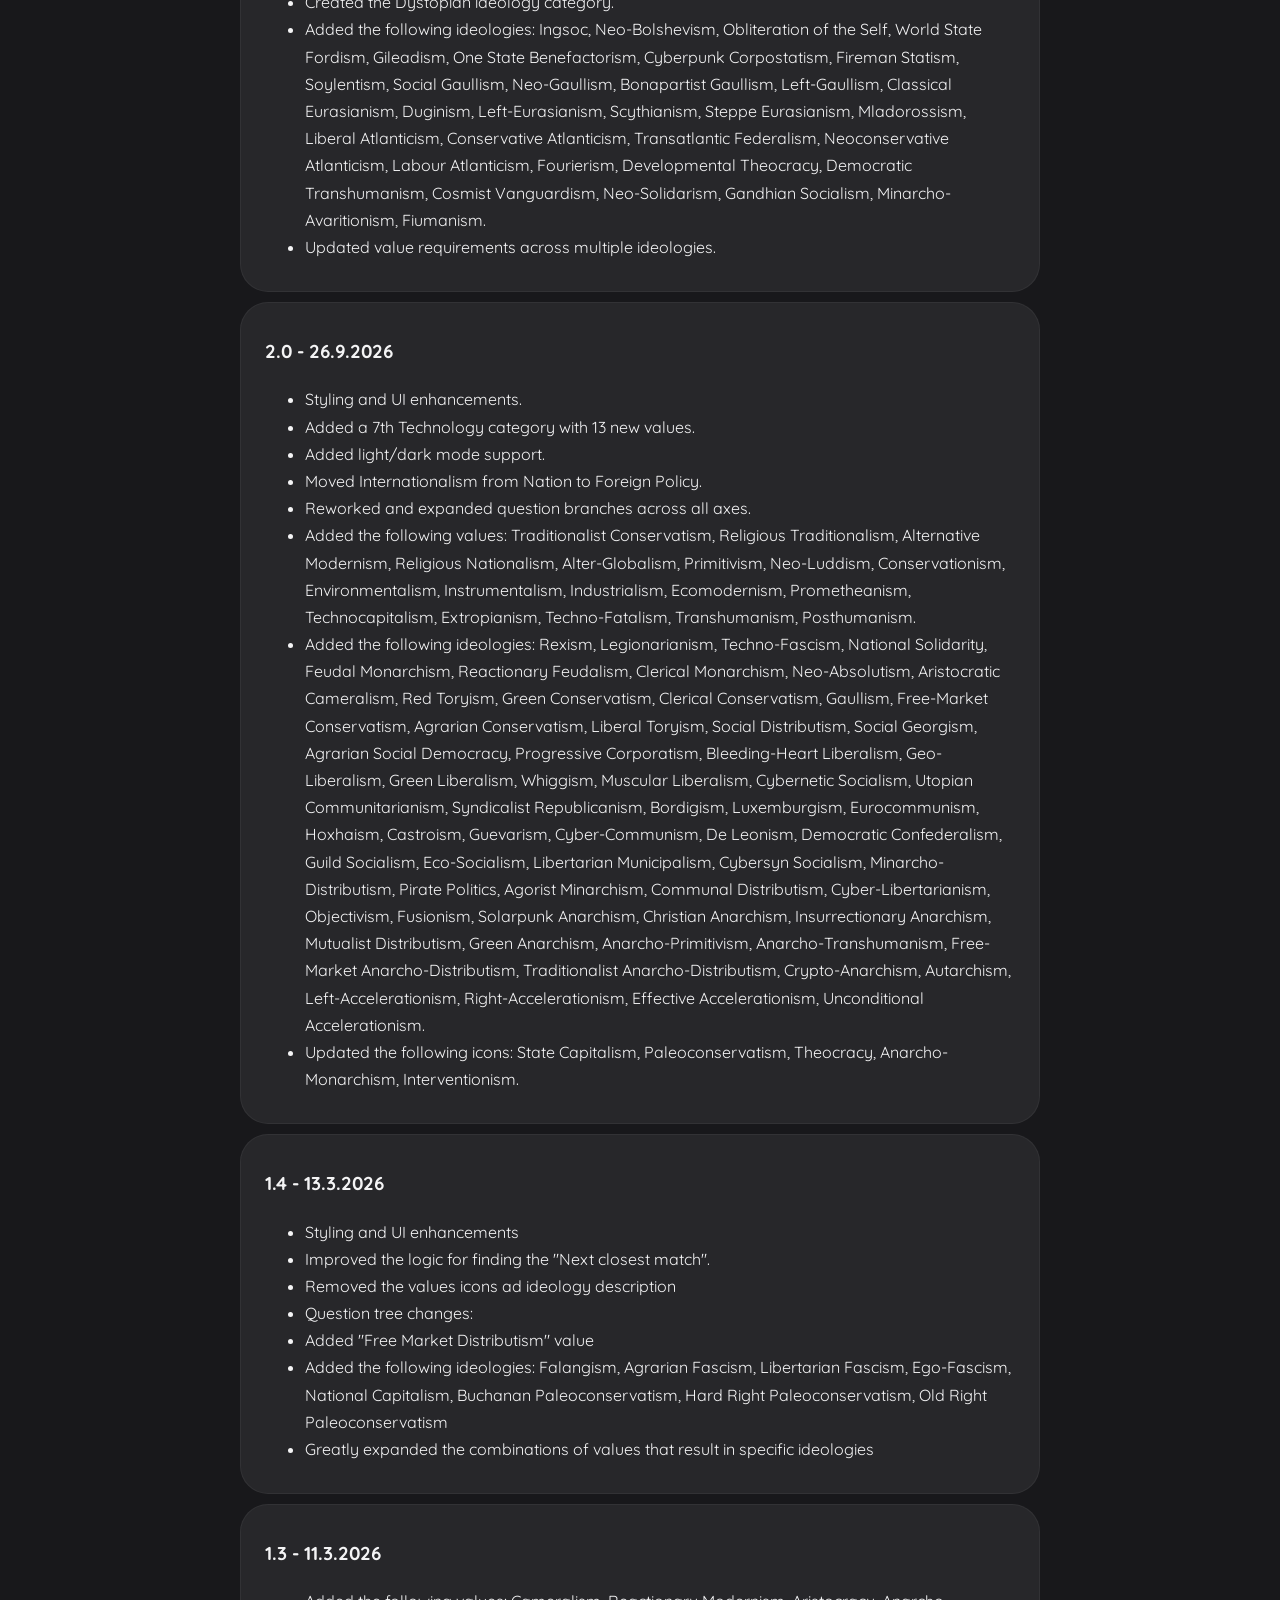
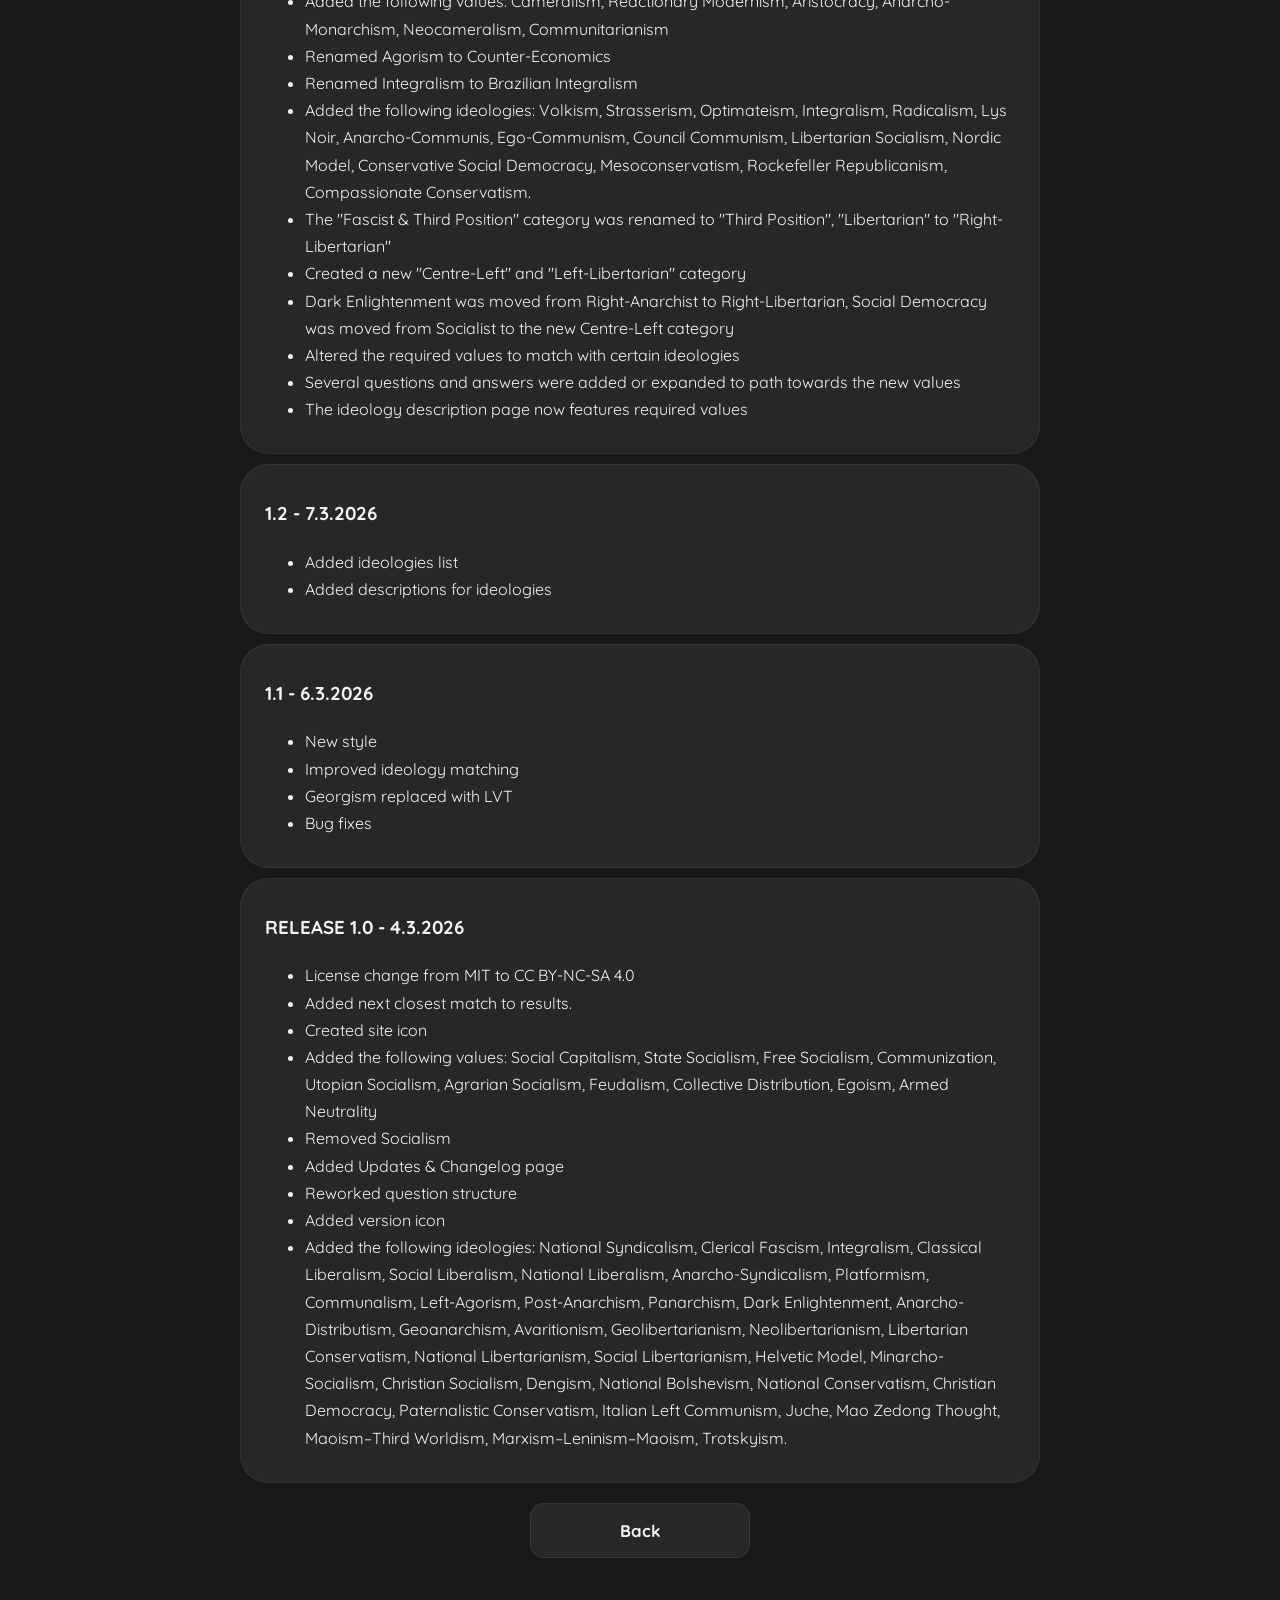
==== commit 50364071: "Add files via upload" ====
--- a/changelog.html
+++ b/changelog.html
@@ -15,15 +15,15 @@
         <div class="description-box">
             <h3>3.14.4 - 26.11.2026</h3>
             <ul>
-                <li>A new page, Explore, with one round button next to Download image on the results page (the results page is no longer than before). It has no explanatory text: it uses the rings, tiles and bubbles you already know.</li>
-                <li>Why: tap a closest ideology to see your values split into those that pull toward it, those that pull away and those that do not matter, and the values it holds that you have not answered, faded. Tap two ideologies to see only what separates them, with the one unanswered value that would decide between them.</li>
-                <li>Links: copy a link to your values and open it anywhere, with nothing stored on a server. It opens as a read-only results page that you can compare with your own or use as yours.</li>
-                <li>Compare two sets of values, each one yours, a link, an ideology or a saved version: how much they agree, where they differ, and the ideologies that fit both.</li>
-                <li>Map: a radar by category, a plane and a turnable cube of all the ideologies, with you on it. Tensions: pairs of your own values that the ideologies seldom hold together. Lens: build your own axes from values and weights, and see everyone on them.</li>
-                <li>Mine: your values are kept as a version when you clear them, and you can save one at any time, open it again or compare it with now. Start: five ways in (the quiz, browsing the values, a link, an ideology, a saved version).</li>
-                <li>Pack history: the editor keeps the pack as it was before an edit session, an import or a reset, and the Pack tab can restore any of them.</li>
+                <li>The buttons under the results are icons now (clear, download, back to menu), and Explore is one more button in the same row. It takes the place of the lists of values while it is open, so the page is no longer than before. Each tab has an icon and a word, with one sentence under the tabs saying what it does.</li>
+                <li>Why: tap an ideology to see which of your values pull you toward it, which pull you away and which do not matter, with the values it holds that you have not answered shown faded. Tap two to see only what separates them, and the one value that would decide between them.</li>
+                <li>A link icon copies a link to your values (results.html?r=...). Whoever opens it sees your values read only, and can compare them with their own, use them as theirs, or join the Discord. Nothing is stored on a server.</li>
+                <li>Compare two sets of values, each one yours, a link, an ideology or a saved set: how much they agree, where they differ and which ideologies fit both.</li>
+                <li>Map: a radar by category, a plane of all the ideologies and a cube you can turn, with you in each. Clashes: pairs of your own values that few ideologies hold together. Lens: your own axes, built from values and weights.</li>
+                <li>Saved: your values are kept when you clear them, and you can save a set at any time. Start: the quiz, browsing the values, a link or an ideology.</li>
+                <li>Pack history: the editor keeps the pack as it was before an edit session, an import or a reset, and the Pack tab can restore any of them. The Pack tab buttons have a word under them.</li>
                 <li>Keyboard: a skip link, a visible focus, no animation if your system asks for none, and in the quiz 1 to 9 pick an answer and Backspace or the left arrow go back.</li>
-                <li>For the maintainer: tools/check_explore.js and tools/check_pages.js, a report of the quiz's weak spots (tools/report_blindspots.js), and an automatic check on every upload (.github/workflows/check.yml). The ranking, the data and Custom Pages work as before.</li>
+                <li>For the maintainer: tools/check_explore.js, tools/check_pages.js, a report of the quiz's weak spots (tools/report_blindspots.js) and an automatic check on every upload (.github/workflows/check.yml). The ranking, the data and Custom Pages work as before.</li>
             </ul>
         </div>
 
--- a/style.css
+++ b/style.css
@@ -1123,3 +1123,30 @@
 @media (prefers-reduced-motion: reduce) {
     *, *::before, *::after { animation-duration: 0.001ms !important; animation-iteration-count: 1 !important; transition-duration: 0.001ms !important; scroll-behavior: auto !important; }
 }
+
+/* ---------- the round buttons keep their shape inside the button rows; Explore is a panel of the results page ---------- */
+button.hv-round { min-width: 0; max-width: none; width: 44px; height: 44px; padding: 0; }
+button.hv-round.hv-small { width: 34px; height: 34px; }
+.button-container button.hv-entry, button.hv-entry { display: inline-flex; align-items: center; justify-content: center; gap: 8px; min-width: 0; max-width: none; width: auto; padding: 9px 16px; border-radius: 50px; font-size: 0.95rem; }
+a.hv-entry { display: inline-flex; align-items: center; justify-content: center; gap: 8px; padding: 9px 16px; border: 1px solid var(--border-color); border-radius: 50px; background-color: var(--card-bg); color: var(--text-primary); font-size: 0.95rem; font-weight: 700; text-decoration: none; }
+.hv-entry svg { width: 20px; height: 20px; fill: none; stroke: currentColor; stroke-width: 2.2; stroke-linecap: round; stroke-linejoin: round; flex: 0 0 auto; }
+.hv-iconrow { flex-direction: row; flex-wrap: wrap; justify-content: center; align-items: center; gap: 14px; }
+.hv-iconrow .download-row { width: auto; align-items: center; }
+.hv-iconrow .download-row select { height: 44px; }
+#explore-panel { width: 100%; flex-direction: column; align-items: center; }
+#explore-panel:not([style*="none"]) { display: flex; }
+.hv-tabs2 { display: flex; flex-wrap: wrap; justify-content: center; align-items: center; gap: 10px; width: 100%; margin: 0 0 4px; }
+.hv-caption { max-width: 560px; margin: 8px 0 14px; color: var(--text-dim); font-size: 0.95rem; line-height: 1.45; text-align: center; }
+.hv-view { display: flex; flex-direction: column; align-items: center; gap: 14px; width: 100%; }
+.hv-view .category-section { margin-bottom: 14px; }
+.hv-cell { display: flex; flex-direction: column; align-items: center; gap: 8px; }
+.hv-stats { gap: 18px; }
+.hv-stat { display: flex; flex-direction: column; align-items: center; padding: 10px 26px; background-color: var(--card-bg); border: 1px solid var(--card-border); border-radius: var(--radius-lg); }
+.hv-stat strong { font-size: 1.8rem; }
+.hv-stat span { color: var(--text-dim); font-size: 0.8rem; }
+.hv-slotbox { display: flex; flex-direction: column; align-items: center; gap: 8px; width: 130px; }
+.hv-slotname { font-size: 0.9rem; font-weight: 700; text-align: center; overflow-wrap: anywhere; }
+.hv-labeled { display: flex; flex-direction: column; align-items: center; gap: 6px; color: var(--text-dim); font-size: 0.8rem; font-weight: 700; }
+body.hv-shared #values-container, body.hv-shared #results-panel, body.hv-shared #clear-button, body.hv-shared #download-row, body.hv-shared #explore-button { display: none !important; }
+
+.hv-cell .closest-pill { font-size: 0.9rem; max-width: 100%; text-align: center; }
